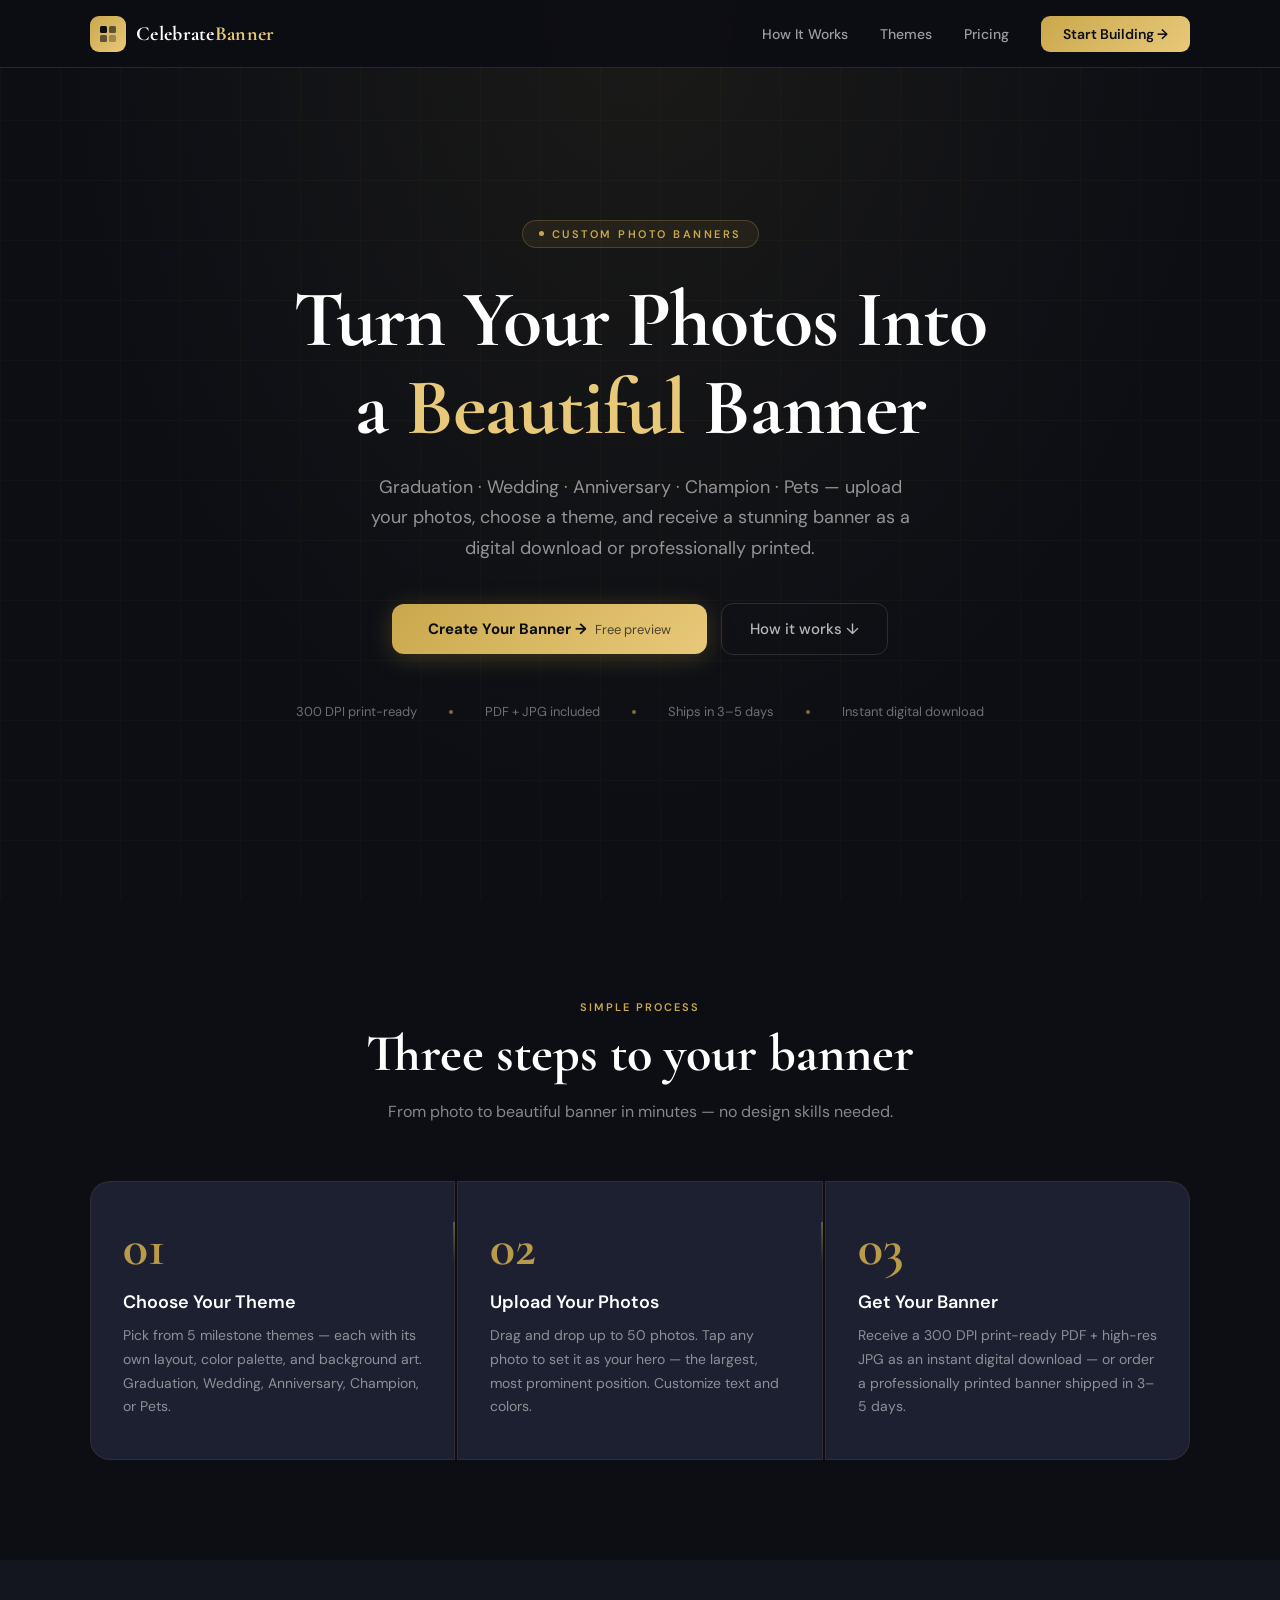
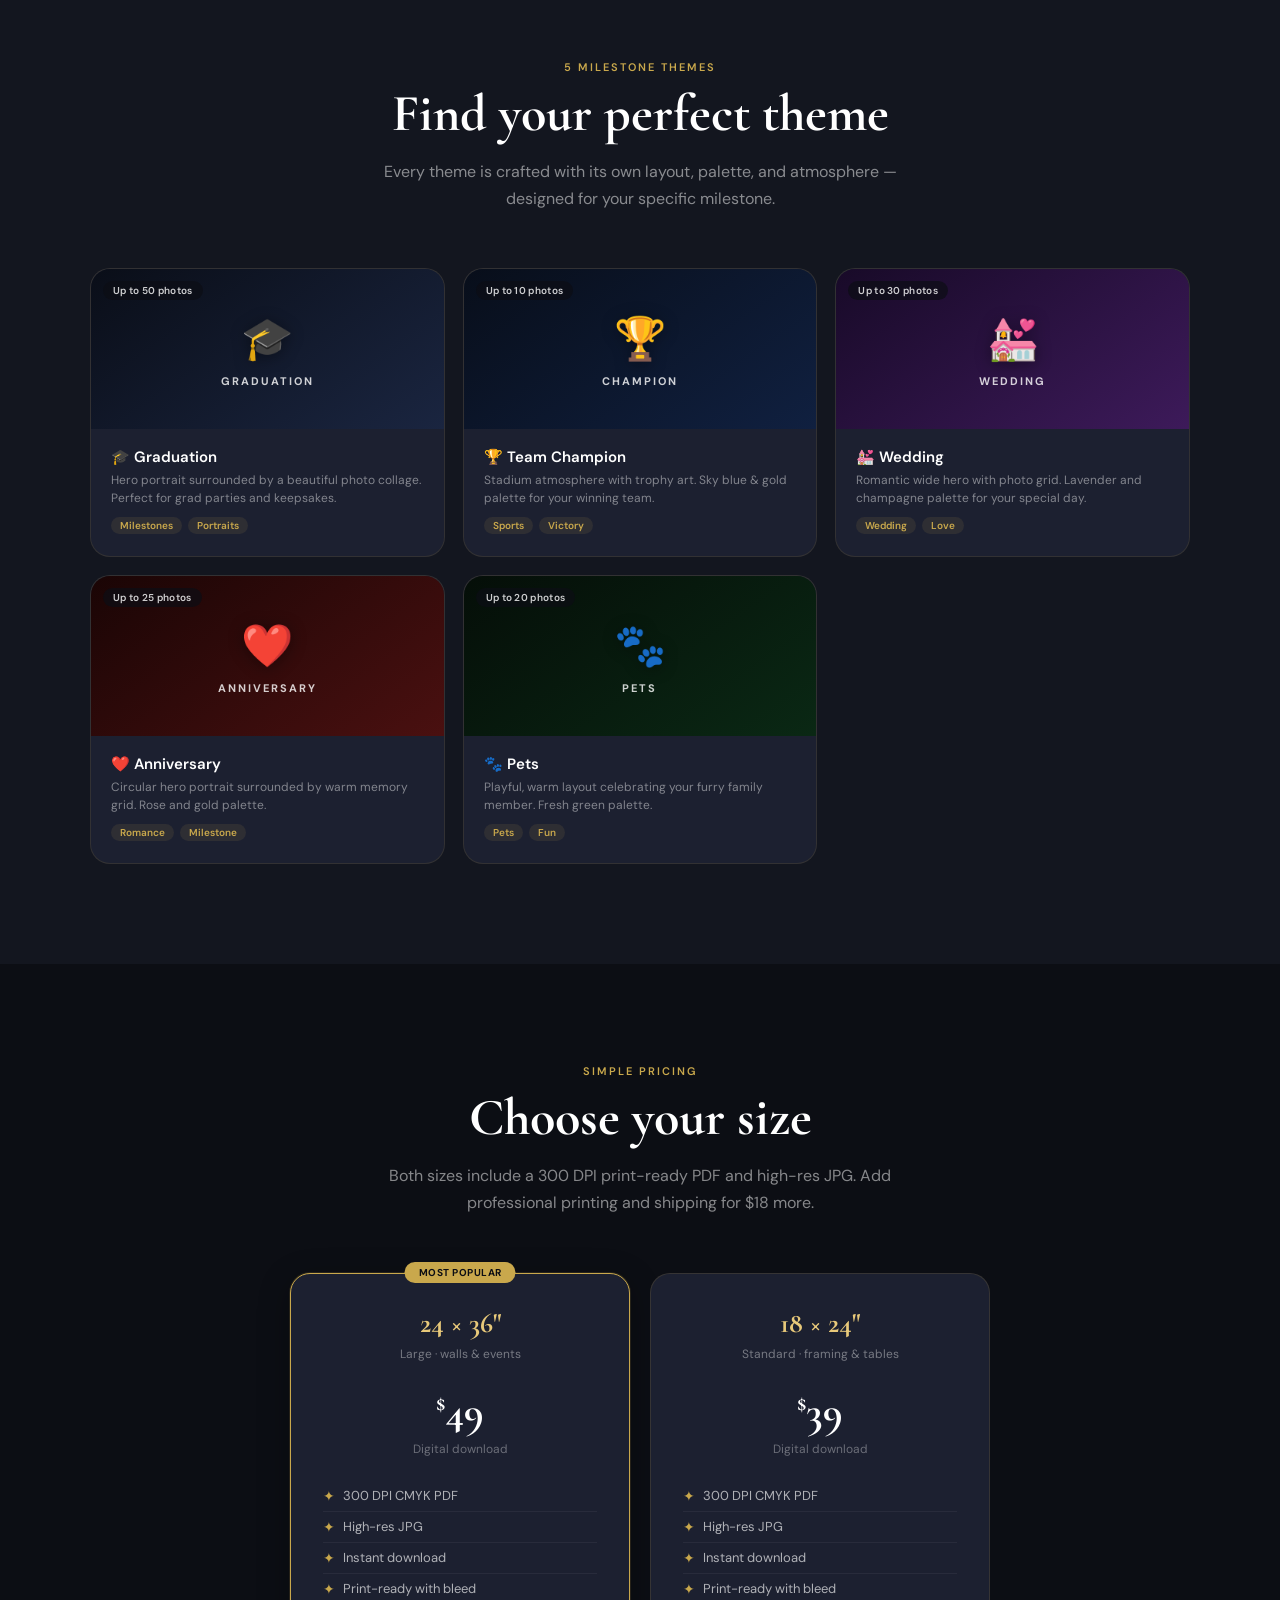
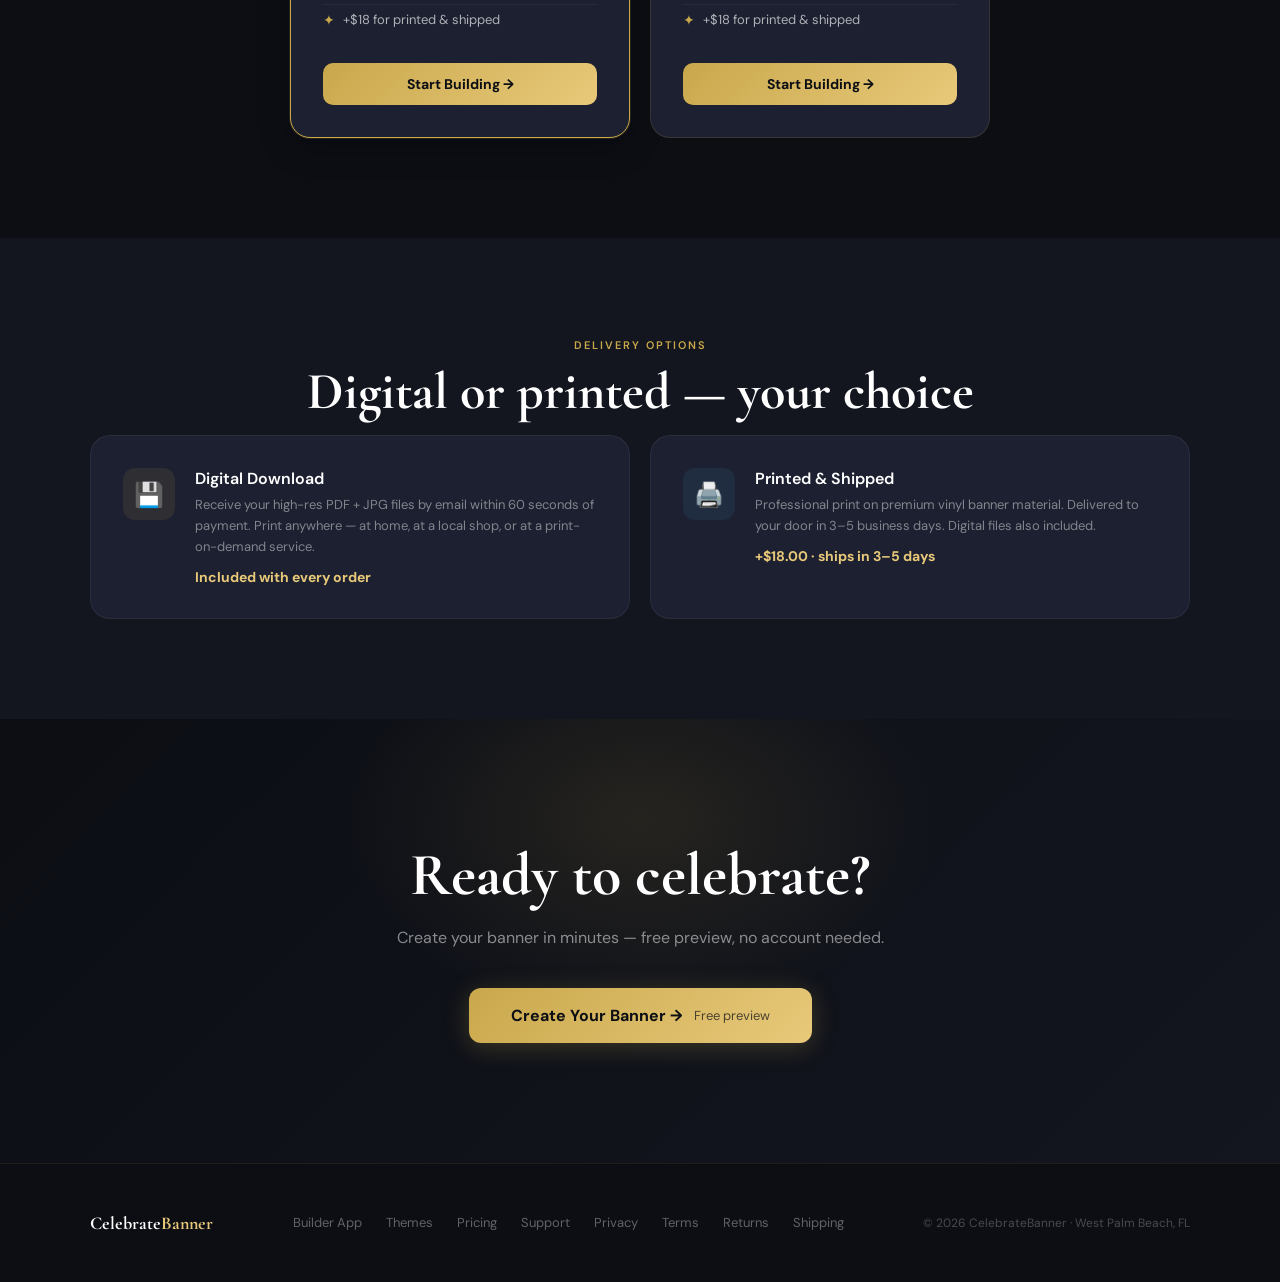
==== index.html @ 0dcf9a19 "Add Privacy, Terms, Returns, Shipping pages + footer links (v1, 2026-05-14)" ====
<!DOCTYPE html>
<html lang="en">
<head>
<meta charset="UTF-8">
<meta name="viewport" content="width=device-width, initial-scale=1.0">
<title>CelebrateBanner — Custom Photo Banners for Every Milestone</title>
<meta name="description" content="Upload your photos, choose a theme, and get a beautiful banner for graduation, weddings, anniversaries, sports and pets. Digital download or professionally printed.">
<link href="https://fonts.googleapis.com/css2?family=Cormorant+Garamond:ital,wght@0,400;0,600;0,700;1,600&family=DM+Sans:wght@300;400;500;600&display=swap" rel="stylesheet">
<style>
/* ═══════════════════════════════════════
   CELEBRATEBANNER.COM — Marketing Site
   Palette: Obsidian + Champagne Gold + Ivory
   Fonts: Cormorant Garamond + DM Sans
═══════════════════════════════════════ */
*, *::before, *::after { box-sizing: border-box; margin: 0; padding: 0; }
:root {
  --ink:    #0C0E14;
  --ink2:   #13161F;
  --ink3:   #1C2030;
  --gold:   #C9A84C;
  --gold2:  #E8C97A;
  --gold3:  #F5E4B0;
  --ivory:  #FAF8F3;
  --ivory2: #F0EDE4;
  --white:  #FFFFFF;
  --muted:  #6B7280;
  --light:  #9CA3AF;
  --border: rgba(201,168,76,0.18);
  --r:      12px;
  --r2:     20px;
}
html { scroll-behavior: smooth; }
body { font-family: 'DM Sans', sans-serif; background: var(--ink); color: var(--white); overflow-x: hidden; }
img  { display: block; max-width: 100%; }
a    { text-decoration: none; color: inherit; }

/* ── SCROLLBAR ── */
::-webkit-scrollbar { width: 5px; }
::-webkit-scrollbar-thumb { background: var(--gold); border-radius: 3px; }

/* ════════════════════════
   NAVBAR
════════════════════════ */
nav {
  position: fixed; top: 0; left: 0; right: 0; z-index: 100;
  height: 68px; display: flex; align-items: center;
  padding: 0 2.5rem;
  background: rgba(12,14,20,0.92);
  backdrop-filter: blur(12px);
  border-bottom: 1px solid var(--border);
}
.nav-inner { max-width: 1100px; margin: 0 auto; width: 100%; display: flex; align-items: center; justify-content: space-between; }
.nav-logo { display: flex; align-items: center; gap: 10px; }
.nav-logo-mark {
  width: 36px; height: 36px;
  background: linear-gradient(135deg, var(--gold), var(--gold2));
  border-radius: 9px;
  display: flex; align-items: center; justify-content: center;
}
.nav-logo-mark svg { width: 20px; height: 20px; }
.nav-logo-text {
  font-family: 'Cormorant Garamond', serif;
  font-size: 20px; font-weight: 700;
  color: var(--white); letter-spacing: 0.3px;
}
.nav-logo-text em { color: var(--gold2); font-style: normal; }
.nav-links { display: flex; align-items: center; gap: 2rem; }
.nav-links a {
  font-size: 14px; font-weight: 500;
  color: rgba(255,255,255,0.6);
  transition: color 0.2s;
}
.nav-links a:hover { color: var(--white); }
.nav-cta {
  background: linear-gradient(135deg, var(--gold), var(--gold2));
  color: var(--ink) !important;
  padding: 9px 22px; border-radius: 9px;
  font-weight: 600 !important;
  transition: all 0.2s !important;
}
.nav-cta:hover { transform: translateY(-1px); box-shadow: 0 4px 20px rgba(201,168,76,0.35); filter: brightness(1.05); }

/* ════════════════════════
   HERO
════════════════════════ */
.hero {
  min-height: 100vh;
  display: flex; align-items: center; justify-content: center;
  text-align: center;
  padding: 120px 2rem 80px;
  position: relative; overflow: hidden;
}
.hero-bg {
  position: absolute; inset: 0;
  background: radial-gradient(ellipse at 50% 0%, rgba(201,168,76,0.08) 0%, transparent 65%);
}
.hero-grid {
  position: absolute; inset: 0; opacity: 0.03;
  background-image: linear-gradient(var(--gold) 1px, transparent 1px),
                    linear-gradient(90deg, var(--gold) 1px, transparent 1px);
  background-size: 60px 60px;
}
.hero-inner { max-width: 820px; margin: 0 auto; position: relative; z-index: 2; }
.hero-eyebrow {
  display: inline-flex; align-items: center; gap: 8px;
  font-size: 11px; font-weight: 600; letter-spacing: 2.5px;
  text-transform: uppercase; color: var(--gold);
  background: rgba(201,168,76,0.08);
  border: 1px solid rgba(201,168,76,0.25);
  padding: 6px 16px; border-radius: 20px;
  margin-bottom: 1.75rem;
  animation: fadeUp 0.6s ease both;
}
.hero-eyebrow-dot { width: 5px; height: 5px; border-radius: 50%; background: var(--gold); }
.hero-h1 {
  font-family: 'Cormorant Garamond', serif;
  font-size: clamp(42px, 7vw, 80px);
  font-weight: 700; line-height: 1.1;
  letter-spacing: -1px;
  margin-bottom: 1.25rem;
  animation: fadeUp 0.6s 0.1s ease both;
}
.hero-h1 em { color: var(--gold2); font-style: normal; }
.hero-sub {
  font-size: clamp(15px, 2vw, 18px);
  color: rgba(255,255,255,0.55);
  line-height: 1.7; max-width: 560px;
  margin: 0 auto 2.5rem;
  animation: fadeUp 0.6s 0.2s ease both;
}
.hero-actions {
  display: flex; align-items: center; justify-content: center;
  gap: 14px; flex-wrap: wrap;
  animation: fadeUp 0.6s 0.3s ease both;
}
.btn-primary {
  background: linear-gradient(135deg, var(--gold), var(--gold2));
  color: var(--ink);
  padding: 15px 36px; border-radius: 12px;
  font-size: 15px; font-weight: 700;
  display: inline-flex; align-items: center; gap: 8px;
  transition: all 0.25s;
  box-shadow: 0 4px 24px rgba(201,168,76,0.25);
}
.btn-primary:hover { transform: translateY(-2px); box-shadow: 0 8px 32px rgba(201,168,76,0.4); filter: brightness(1.05); }
.btn-secondary {
  color: rgba(255,255,255,0.7);
  padding: 15px 28px; border-radius: 12px;
  font-size: 15px; font-weight: 500;
  border: 1px solid rgba(255,255,255,0.12);
  display: inline-flex; align-items: center; gap: 8px;
  transition: all 0.2s;
}
.btn-secondary:hover { border-color: rgba(255,255,255,0.3); color: var(--white); }
.hero-trust {
  margin-top: 3rem;
  display: flex; align-items: center; justify-content: center;
  gap: 2rem; flex-wrap: wrap;
  animation: fadeUp 0.6s 0.4s ease both;
}
.trust-item { display: flex; align-items: center; gap: 6px; font-size: 13px; color: rgba(255,255,255,0.4); }
.trust-dot { width: 4px; height: 4px; border-radius: 50%; background: var(--gold); opacity: 0.6; }

/* ════════════════════════
   SECTION WRAPPER
════════════════════════ */
.section { padding: 100px 2rem; }
.section-light { background: var(--ivory); color: var(--ink); }
.section-dark  { background: var(--ink2); }
.section-inner { max-width: 1100px; margin: 0 auto; }
.section-eyebrow {
  font-size: 11px; font-weight: 600; letter-spacing: 2px;
  text-transform: uppercase; color: var(--gold);
  margin-bottom: 10px;
}
.section-light .section-eyebrow { color: #7A5E20; }
.section-title {
  font-family: 'Cormorant Garamond', serif;
  font-size: clamp(32px, 5vw, 52px);
  font-weight: 700; line-height: 1.15;
  margin-bottom: 14px;
}
.section-light .section-title { color: var(--ink); }
.section-sub {
  font-size: 16px; color: rgba(255,255,255,0.5);
  max-width: 520px; line-height: 1.7;
  margin-bottom: 3.5rem;
}
.section-light .section-sub { color: var(--muted); }
.text-center { text-align: center; }
.text-center .section-sub { margin-left: auto; margin-right: auto; }

/* ════════════════════════
   HOW IT WORKS
════════════════════════ */
.hiw-grid { display: grid; grid-template-columns: repeat(3, 1fr); gap: 2px; }
@media (max-width: 700px) { .hiw-grid { grid-template-columns: 1fr; } }
.hiw-card {
  background: var(--ink3);
  border: 0.5px solid rgba(201,168,76,0.1);
  padding: 2.5rem 2rem;
  position: relative;
}
.hiw-card:first-child { border-radius: var(--r2) 0 0 var(--r2); }
.hiw-card:last-child  { border-radius: 0 var(--r2) var(--r2) 0; }
@media (max-width: 700px) {
  .hiw-card:first-child { border-radius: var(--r2) var(--r2) 0 0; }
  .hiw-card:last-child  { border-radius: 0 0 var(--r2) var(--r2); }
}
.hiw-num {
  font-family: 'Cormorant Garamond', serif;
  font-size: 52px; font-weight: 700;
  color: var(--gold); opacity: 0.9;
  line-height: 1; margin-bottom: 1rem;
}
.hiw-title { font-size: 18px; font-weight: 600; margin-bottom: 10px; }
.hiw-desc { font-size: 14px; color: rgba(255,255,255,0.5); line-height: 1.7; }
.hiw-connector {
  position: absolute; top: 2.5rem; right: -1px;
  width: 2px; height: 40px;
  background: linear-gradient(to bottom, var(--gold), transparent);
  opacity: 0.4;
}

/* ════════════════════════
   THEMES
════════════════════════ */
.themes-grid {
  display: grid;
  grid-template-columns: repeat(3, 1fr);
  gap: 18px;
}
@media (max-width: 900px) { .themes-grid { grid-template-columns: repeat(2, 1fr); } }
@media (max-width: 560px) { .themes-grid { grid-template-columns: 1fr; } }
.theme-card {
  border-radius: var(--r2);
  overflow: hidden;
  border: 1px solid rgba(201,168,76,0.12);
  transition: all 0.3s cubic-bezier(0.4,0,0.2,1);
  cursor: pointer;
  background: var(--ink3);
}
.theme-card:hover { transform: translateY(-4px); border-color: rgba(201,168,76,0.35); box-shadow: 0 12px 40px rgba(0,0,0,0.4); }
.theme-visual {
  height: 160px; position: relative;
  display: flex; align-items: center; justify-content: center;
  overflow: hidden;
}
.theme-visual-inner {
  position: absolute; inset: 0;
  display: flex; flex-direction: column;
  align-items: center; justify-content: center;
  gap: 8px;
}
.theme-emoji { font-size: 42px; filter: drop-shadow(0 2px 8px rgba(0,0,0,0.4)); }
.theme-label {
  font-size: 11px; font-weight: 700; letter-spacing: 2px;
  text-transform: uppercase; color: rgba(255,255,255,0.8);
}
.theme-badge {
  position: absolute; top: 12px; left: 12px;
  background: rgba(12,14,20,0.7); color: rgba(255,255,255,0.8);
  font-size: 10px; font-weight: 600;
  padding: 3px 10px; border-radius: 20px;
  letter-spacing: 0.3px;
}
.theme-info { padding: 1.125rem 1.25rem 1.375rem; }
.theme-name { font-size: 15px; font-weight: 600; margin-bottom: 4px; }
.theme-desc { font-size: 12px; color: rgba(255,255,255,0.45); line-height: 1.5; margin-bottom: 10px; }
.theme-tags { display: flex; gap: 6px; flex-wrap: wrap; }
.theme-tag {
  font-size: 10px; font-weight: 600;
  padding: 2px 9px; border-radius: 20px;
  background: rgba(201,168,76,0.1); color: var(--gold);
}

/* ════════════════════════
   PRICING
════════════════════════ */
.pricing-grid { display: grid; grid-template-columns: 1fr 1fr; gap: 20px; max-width: 700px; margin: 0 auto; }
@media (max-width: 600px) { .pricing-grid { grid-template-columns: 1fr; } }
.pricing-card {
  background: var(--ink3);
  border: 1px solid rgba(201,168,76,0.15);
  border-radius: var(--r2); padding: 2rem;
  text-align: center; position: relative;
  transition: all 0.2s;
}
.pricing-card.featured {
  border-color: var(--gold);
  box-shadow: 0 0 0 1px rgba(201,168,76,0.15), 0 8px 32px rgba(0,0,0,0.3);
}
.pricing-badge {
  position: absolute; top: -12px; left: 50%; transform: translateX(-50%);
  background: var(--gold); color: var(--ink);
  font-size: 10px; font-weight: 700;
  padding: 4px 14px; border-radius: 20px;
  letter-spacing: 0.5px;
}
.pricing-size {
  font-family: 'Cormorant Garamond', serif;
  font-size: 28px; font-weight: 700;
  color: var(--gold2); margin-bottom: 6px;
}
.pricing-use { font-size: 12px; color: rgba(255,255,255,0.4); margin-bottom: 1.5rem; }
.pricing-price {
  font-size: 42px; font-weight: 700;
  color: var(--white); margin-bottom: 4px;
  font-family: 'Cormorant Garamond', serif;
}
.pricing-price sup { font-size: 22px; vertical-align: super; }
.pricing-from { font-size: 12px; color: rgba(255,255,255,0.35); margin-bottom: 1.5rem; }
.pricing-features { list-style: none; text-align: left; margin-bottom: 1.75rem; }
.pricing-features li {
  display: flex; align-items: center; gap: 8px;
  font-size: 13px; color: rgba(255,255,255,0.65);
  padding: 6px 0; border-bottom: 0.5px solid rgba(255,255,255,0.05);
}
.pricing-features li:last-child { border-bottom: none; }
.feat-check { color: var(--gold); font-size: 14px; flex-shrink: 0; }
.pricing-cta {
  width: 100%; padding: 12px;
  background: linear-gradient(135deg, var(--gold), var(--gold2));
  color: var(--ink); border: none;
  border-radius: 10px; font-size: 14px; font-weight: 700;
  cursor: pointer; transition: all 0.2s;
  font-family: 'DM Sans', sans-serif;
}
.pricing-cta:hover { filter: brightness(1.08); transform: translateY(-1px); }
.pricing-note { font-size: 12px; color: rgba(255,255,255,0.3); margin-top: 10px; }

/* ════════════════════════
   DELIVERY
════════════════════════ */
.delivery-grid { display: grid; grid-template-columns: 1fr 1fr; gap: 20px; }
@media (max-width: 600px) { .delivery-grid { grid-template-columns: 1fr; } }
.delivery-card {
  background: var(--ink3); border-radius: var(--r2);
  border: 1px solid rgba(255,255,255,0.06);
  padding: 2rem; display: flex; gap: 1.25rem;
}
.delivery-icon {
  width: 52px; height: 52px; border-radius: 12px;
  display: flex; align-items: center; justify-content: center;
  font-size: 24px; flex-shrink: 0;
}
.delivery-title { font-size: 16px; font-weight: 600; margin-bottom: 6px; }
.delivery-desc { font-size: 13px; color: rgba(255,255,255,0.45); line-height: 1.6; }
.delivery-price { font-size: 14px; font-weight: 700; color: var(--gold2); margin-top: 10px; }

/* ════════════════════════
   CTA SECTION
════════════════════════ */
.cta-section {
  padding: 120px 2rem;
  background: linear-gradient(135deg, var(--ink), var(--ink2));
  text-align: center; position: relative; overflow: hidden;
}
.cta-glow {
  position: absolute; top: -100px; left: 50%; transform: translateX(-50%);
  width: 600px; height: 400px;
  background: radial-gradient(ellipse, rgba(201,168,76,0.12) 0%, transparent 70%);
  pointer-events: none;
}
.cta-title {
  font-family: 'Cormorant Garamond', serif;
  font-size: clamp(36px, 5vw, 60px);
  font-weight: 700; margin-bottom: 1rem;
  position: relative; z-index: 2;
}
.cta-sub {
  font-size: 16px; color: rgba(255,255,255,0.5);
  margin-bottom: 2.5rem; position: relative; z-index: 2;
}

/* ════════════════════════
   FOOTER
════════════════════════ */
footer {
  background: var(--ink);
  border-top: 1px solid rgba(201,168,76,0.1);
  padding: 3rem 2rem;
}
.footer-inner {
  max-width: 1100px; margin: 0 auto;
  display: flex; align-items: center; justify-content: space-between;
  flex-wrap: wrap; gap: 1.5rem;
}
.footer-brand {
  font-family: 'Cormorant Garamond', serif;
  font-size: 18px; font-weight: 700; color: var(--white);
}
.footer-brand em { color: var(--gold2); font-style: normal; }
.footer-links { display: flex; gap: 1.5rem; flex-wrap: wrap; }
.footer-links a { font-size: 13px; color: rgba(255,255,255,0.35); transition: color 0.2s; }
.footer-links a:hover { color: var(--white); }
.footer-copy { font-size: 12px; color: rgba(255,255,255,0.25); }

/* ════════════════════════
   ANIMATIONS
════════════════════════ */
@keyframes fadeUp {
  from { opacity: 0; transform: translateY(20px); }
  to   { opacity: 1; transform: translateY(0); }
}
.fade-up { opacity: 0; transform: translateY(24px); transition: opacity 0.6s ease, transform 0.6s ease; }
.fade-up.visible { opacity: 1; transform: translateY(0); }

/* ── MOBILE NAV ── */
@media (max-width: 768px) {
  .nav-links { display: none; }
  nav { padding: 0 1.25rem; }
  .hero { padding: 100px 1.25rem 60px; }
  .section { padding: 70px 1.25rem; }
}
</style>
</head>
<body>

<!-- ═══════ NAVBAR ═══════ -->
<nav>
  <div class="nav-inner">
    <a href="#" class="nav-logo">
      <div class="nav-logo-mark">
        <svg viewBox="0 0 20 20" fill="none">
          <rect x="2" y="2" width="7" height="7" rx="1.5" fill="#0C0E14"/>
          <rect x="11" y="2" width="7" height="7" rx="1.5" fill="#0C0E14" opacity=".6"/>
          <rect x="2" y="11" width="7" height="7" rx="1.5" fill="#0C0E14" opacity=".6"/>
          <rect x="11" y="11" width="7" height="7" rx="1.5" fill="#0C0E14" opacity=".3"/>
        </svg>
      </div>
      <div class="nav-logo-text">Celebrate<em>Banner</em></div>
    </a>
    <div class="nav-links">
      <a href="#how">How It Works</a>
      <a href="#themes">Themes</a>
      <a href="#pricing">Pricing</a>
      <a href="https://app.celebratebanner.com" class="nav-cta">Start Building →</a>
    </div>
  </div>
</nav>

<!-- ═══════ HERO ═══════ -->
<section class="hero">
  <div class="hero-bg"></div>
  <div class="hero-grid"></div>
  <div class="hero-inner">
    <div class="hero-eyebrow"><span class="hero-eyebrow-dot"></span>Custom Photo Banners</div>
    <h1 class="hero-h1">Turn Your Photos Into<br>a <em>Beautiful</em> Banner</h1>
    <p class="hero-sub">Graduation · Wedding · Anniversary · Champion · Pets — upload your photos, choose a theme, and receive a stunning banner as a digital download or professionally printed.</p>
    <div class="hero-actions">
      <a href="https://app.celebratebanner.com" class="btn-primary">Create Your Banner → <span style="opacity:.7;font-weight:400;font-size:13px;">Free preview</span></a>
      <a href="#how" class="btn-secondary">How it works ↓</a>
    </div>
    <div class="hero-trust">
      <div class="trust-item">300 DPI print-ready</div>
      <div class="trust-dot"></div>
      <div class="trust-item">PDF + JPG included</div>
      <div class="trust-dot"></div>
      <div class="trust-item">Ships in 3–5 days</div>
      <div class="trust-dot"></div>
      <div class="trust-item">Instant digital download</div>
    </div>
  </div>
</section>

<!-- ═══════ HOW IT WORKS ═══════ -->
<section class="section" id="how">
  <div class="section-inner">
    <div class="text-center fade-up">
      <div class="section-eyebrow">Simple process</div>
      <h2 class="section-title">Three steps to your banner</h2>
      <p class="section-sub">From photo to beautiful banner in minutes — no design skills needed.</p>
    </div>
    <div class="hiw-grid fade-up">
      <div class="hiw-card">
        <div class="hiw-num">01</div>
        <div class="hiw-title">Choose Your Theme</div>
        <div class="hiw-desc">Pick from 5 milestone themes — each with its own layout, color palette, and background art. Graduation, Wedding, Anniversary, Champion, or Pets.</div>
        <div class="hiw-connector"></div>
      </div>
      <div class="hiw-card">
        <div class="hiw-num">02</div>
        <div class="hiw-title">Upload Your Photos</div>
        <div class="hiw-desc">Drag and drop up to 50 photos. Tap any photo to set it as your hero — the largest, most prominent position. Customize text and colors.</div>
        <div class="hiw-connector"></div>
      </div>
      <div class="hiw-card">
        <div class="hiw-num">03</div>
        <div class="hiw-title">Get Your Banner</div>
        <div class="hiw-desc">Receive a 300 DPI print-ready PDF + high-res JPG as an instant digital download — or order a professionally printed banner shipped in 3–5 days.</div>
      </div>
    </div>
  </div>
</section>

<!-- ═══════ THEMES ═══════ -->
<section class="section section-dark" id="themes">
  <div class="section-inner">
    <div class="text-center fade-up">
      <div class="section-eyebrow">5 milestone themes</div>
      <h2 class="section-title">Find your perfect theme</h2>
      <p class="section-sub">Every theme is crafted with its own layout, palette, and atmosphere — designed for your specific milestone.</p>
    </div>
    <div class="themes-grid fade-up">
      <div class="theme-card" onclick="location.href='https://app.celebratebanner.com'">
        <div class="theme-visual" style="background:linear-gradient(145deg,#0A0E18,#1A2540);">
          <div class="theme-visual-inner"><div class="theme-emoji">🎓</div><div class="theme-label">Graduation</div></div>
          <div class="theme-badge">Up to 50 photos</div>
        </div>
        <div class="theme-info">
          <div class="theme-name">🎓 Graduation</div>
          <div class="theme-desc">Hero portrait surrounded by a beautiful photo collage. Perfect for grad parties and keepsakes.</div>
          <div class="theme-tags"><span class="theme-tag">Milestones</span><span class="theme-tag">Portraits</span></div>
        </div>
      </div>
      <div class="theme-card" onclick="location.href='https://app.celebratebanner.com'">
        <div class="theme-visual" style="background:linear-gradient(145deg,#080E1A,#102040);">
          <div class="theme-visual-inner"><div class="theme-emoji">🏆</div><div class="theme-label">Champion</div></div>
          <div class="theme-badge">Up to 10 photos</div>
        </div>
        <div class="theme-info">
          <div class="theme-name">🏆 Team Champion</div>
          <div class="theme-desc">Stadium atmosphere with trophy art. Sky blue & gold palette for your winning team.</div>
          <div class="theme-tags"><span class="theme-tag">Sports</span><span class="theme-tag">Victory</span></div>
        </div>
      </div>
      <div class="theme-card" onclick="location.href='https://app.celebratebanner.com'">
        <div class="theme-visual" style="background:linear-gradient(145deg,#180A28,#3D1A5A);">
          <div class="theme-visual-inner"><div class="theme-emoji">💒</div><div class="theme-label">Wedding</div></div>
          <div class="theme-badge">Up to 30 photos</div>
        </div>
        <div class="theme-info">
          <div class="theme-name">💒 Wedding</div>
          <div class="theme-desc">Romantic wide hero with photo grid. Lavender and champagne palette for your special day.</div>
          <div class="theme-tags"><span class="theme-tag">Wedding</span><span class="theme-tag">Love</span></div>
        </div>
      </div>
      <div class="theme-card" onclick="location.href='https://app.celebratebanner.com'">
        <div class="theme-visual" style="background:linear-gradient(145deg,#1A0505,#4A1010);">
          <div class="theme-visual-inner"><div class="theme-emoji">❤️</div><div class="theme-label">Anniversary</div></div>
          <div class="theme-badge">Up to 25 photos</div>
        </div>
        <div class="theme-info">
          <div class="theme-name">❤️ Anniversary</div>
          <div class="theme-desc">Circular hero portrait surrounded by warm memory grid. Rose and gold palette.</div>
          <div class="theme-tags"><span class="theme-tag">Romance</span><span class="theme-tag">Milestone</span></div>
        </div>
      </div>
      <div class="theme-card" onclick="location.href='https://app.celebratebanner.com'">
        <div class="theme-visual" style="background:linear-gradient(145deg,#050E08,#0A2814);">
          <div class="theme-visual-inner"><div class="theme-emoji">🐾</div><div class="theme-label">Pets</div></div>
          <div class="theme-badge">Up to 20 photos</div>
        </div>
        <div class="theme-info">
          <div class="theme-name">🐾 Pets</div>
          <div class="theme-desc">Playful, warm layout celebrating your furry family member. Fresh green palette.</div>
          <div class="theme-tags"><span class="theme-tag">Pets</span><span class="theme-tag">Fun</span></div>
        </div>
      </div>
    </div>
  </div>
</section>

<!-- ═══════ PRICING ═══════ -->
<section class="section" id="pricing">
  <div class="section-inner">
    <div class="text-center fade-up">
      <div class="section-eyebrow">Simple pricing</div>
      <h2 class="section-title">Choose your size</h2>
      <p class="section-sub">Both sizes include a 300 DPI print-ready PDF and high-res JPG. Add professional printing and shipping for $18 more.</p>
    </div>
    <div class="pricing-grid fade-up">
      <div class="pricing-card featured">
        <div class="pricing-badge">MOST POPULAR</div>
        <div class="pricing-size">24 × 36"</div>
        <div class="pricing-use">Large · walls & events</div>
        <div class="pricing-price"><sup>$</sup>49</div>
        <div class="pricing-from">Digital download</div>
        <ul class="pricing-features">
          <li><span class="feat-check">✦</span>300 DPI CMYK PDF</li>
          <li><span class="feat-check">✦</span>High-res JPG</li>
          <li><span class="feat-check">✦</span>Instant download</li>
          <li><span class="feat-check">✦</span>Print-ready with bleed</li>
          <li><span class="feat-check">✦</span>+$18 for printed & shipped</li>
        </ul>
        <button class="pricing-cta" onclick="location.href='https://app.celebratebanner.com'">Start Building →</button>
      </div>
      <div class="pricing-card">
        <div class="pricing-size">18 × 24"</div>
        <div class="pricing-use">Standard · framing & tables</div>
        <div class="pricing-price"><sup>$</sup>39</div>
        <div class="pricing-from">Digital download</div>
        <ul class="pricing-features">
          <li><span class="feat-check">✦</span>300 DPI CMYK PDF</li>
          <li><span class="feat-check">✦</span>High-res JPG</li>
          <li><span class="feat-check">✦</span>Instant download</li>
          <li><span class="feat-check">✦</span>Print-ready with bleed</li>
          <li><span class="feat-check">✦</span>+$18 for printed & shipped</li>
        </ul>
        <button class="pricing-cta" onclick="location.href='https://app.celebratebanner.com'">Start Building →</button>
      </div>
    </div>
  </div>
</section>

<!-- ═══════ DELIVERY ═══════ -->
<section class="section section-dark">
  <div class="section-inner">
    <div class="text-center fade-up">
      <div class="section-eyebrow">Delivery options</div>
      <h2 class="section-title">Digital or printed — your choice</h2>
    </div>
    <div class="delivery-grid fade-up">
      <div class="delivery-card">
        <div class="delivery-icon" style="background:rgba(201,168,76,0.1);">💾</div>
        <div>
          <div class="delivery-title">Digital Download</div>
          <div class="delivery-desc">Receive your high-res PDF + JPG files by email within 60 seconds of payment. Print anywhere — at home, at a local shop, or at a print-on-demand service.</div>
          <div class="delivery-price">Included with every order</div>
        </div>
      </div>
      <div class="delivery-card">
        <div class="delivery-icon" style="background:rgba(74,158,204,0.1);">🖨️</div>
        <div>
          <div class="delivery-title">Printed & Shipped</div>
          <div class="delivery-desc">Professional print on premium vinyl banner material. Delivered to your door in 3–5 business days. Digital files also included.</div>
          <div class="delivery-price">+$18.00 · ships in 3–5 days</div>
        </div>
      </div>
    </div>
  </div>
</section>

<!-- ═══════ FINAL CTA ═══════ -->
<section class="cta-section">
  <div class="cta-glow"></div>
  <div class="cta-title">Ready to celebrate?</div>
  <p class="cta-sub">Create your banner in minutes — free preview, no account needed.</p>
  <a href="https://app.celebratebanner.com" class="btn-primary" style="font-size:16px;padding:17px 42px;">
    Create Your Banner → <span style="opacity:.7;font-weight:400;font-size:13px;margin-left:4px;">Free preview</span>
  </a>
</section>

<!-- ═══════ FOOTER ═══════ -->
<footer>
  <div class="footer-inner">
    <div class="footer-brand">Celebrate<em>Banner</em></div>
    <div class="footer-links">
      <a href="https://app.celebratebanner.com">Builder App</a>
      <a href="#themes">Themes</a>
      <a href="#pricing">Pricing</a>
      <a href="mailto:support@celebratebanner.com">Support</a>
      <a href="/privacy">Privacy</a>
      <a href="/terms">Terms</a>
      <a href="/returns">Returns</a>
      <a href="/shipping">Shipping</a>
    </div>
    <div class="footer-copy">© 2026 CelebrateBanner · West Palm Beach, FL</div>
  </div>
</footer>

<script>
const obs = new IntersectionObserver(entries => {
  entries.forEach(e => { if (e.isIntersecting) { e.target.classList.add('visible'); obs.unobserve(e.target); } });
}, { threshold: 0.1 });
document.querySelectorAll('.fade-up').forEach(el => obs.observe(el));
</script>
</body>
</html>
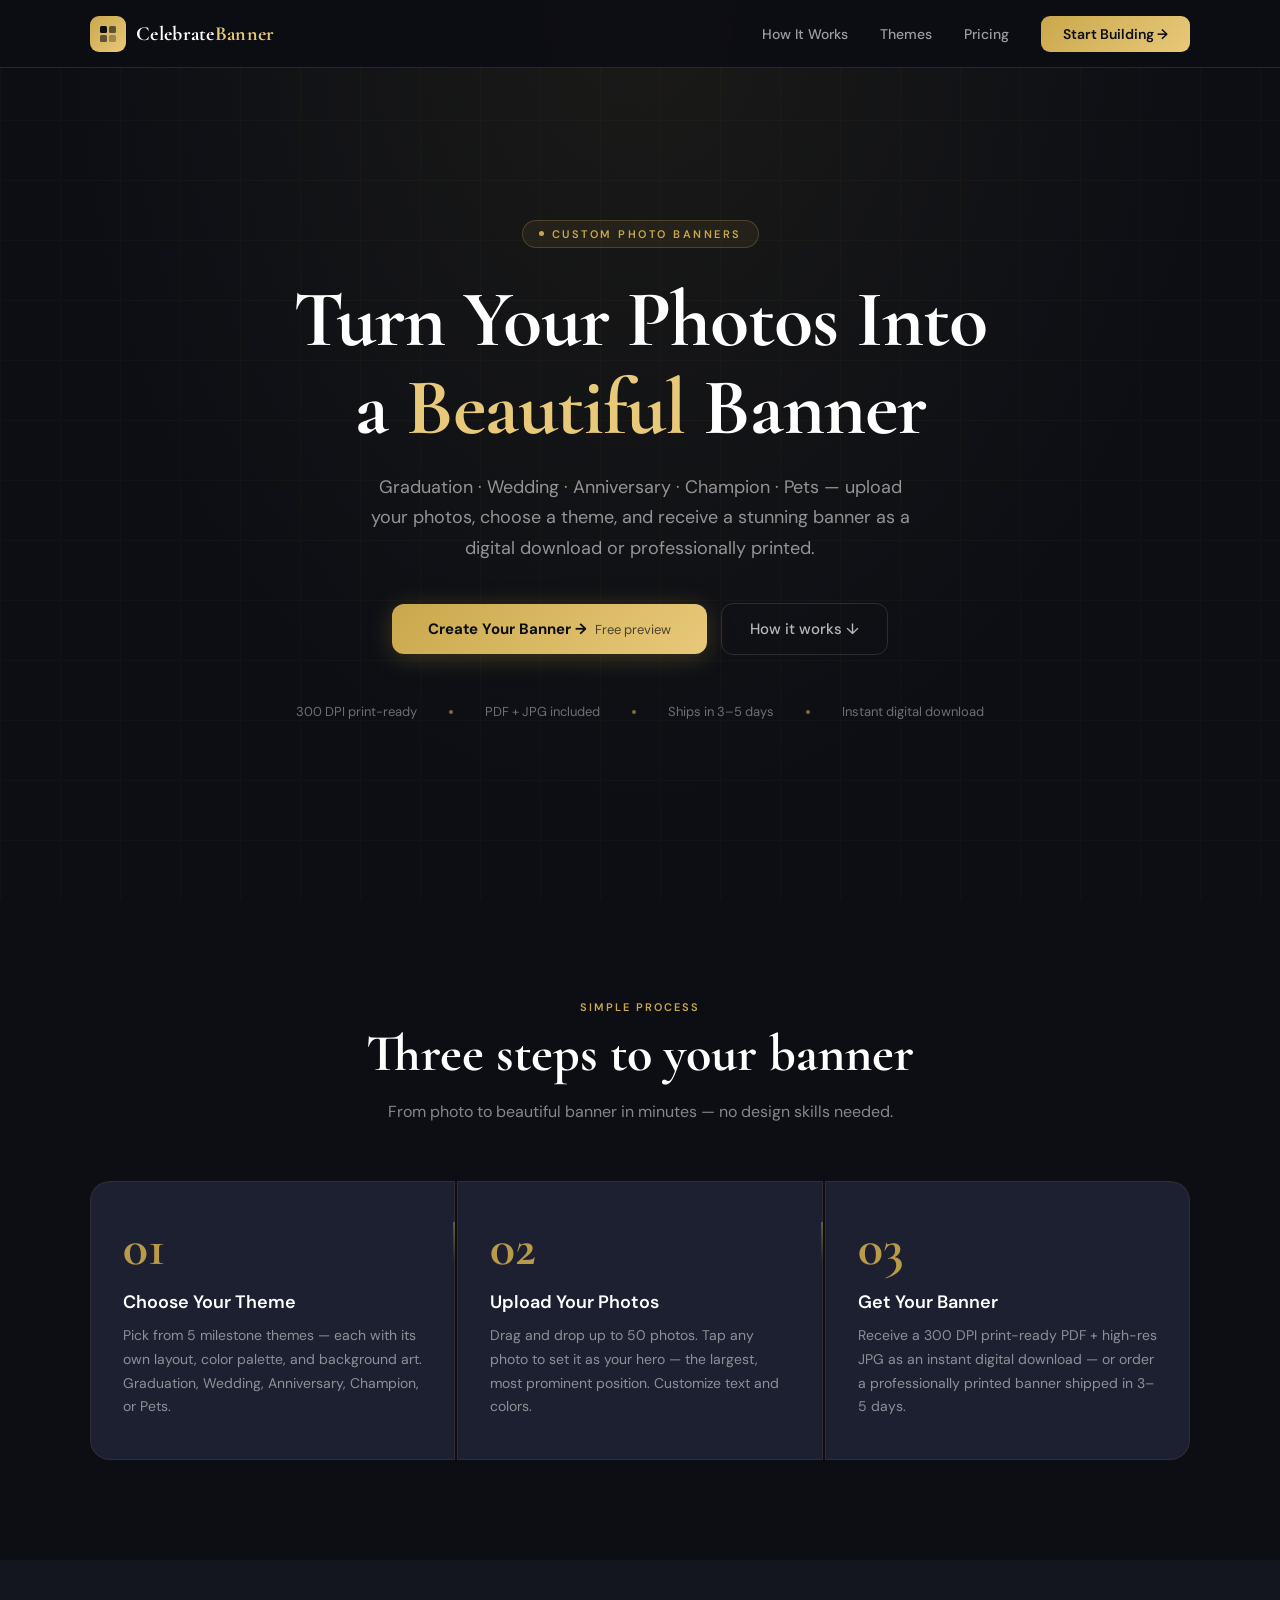
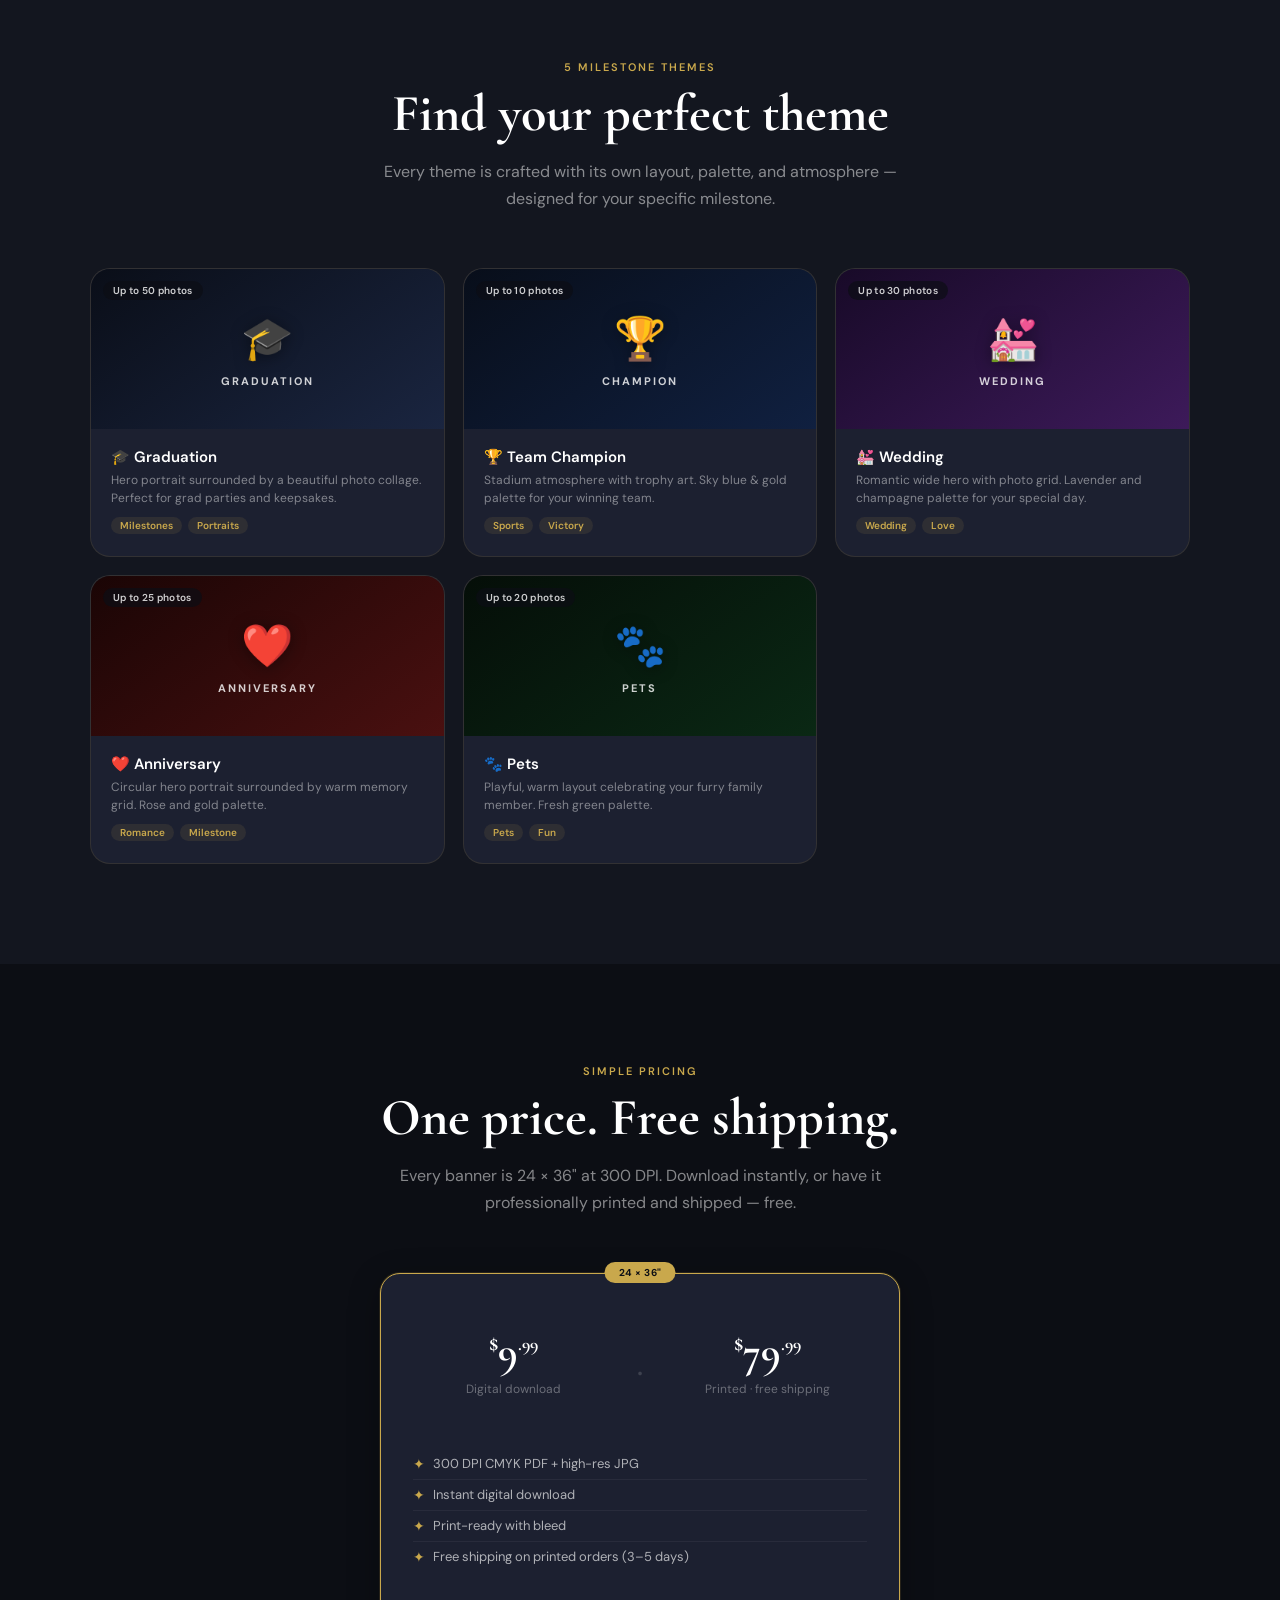
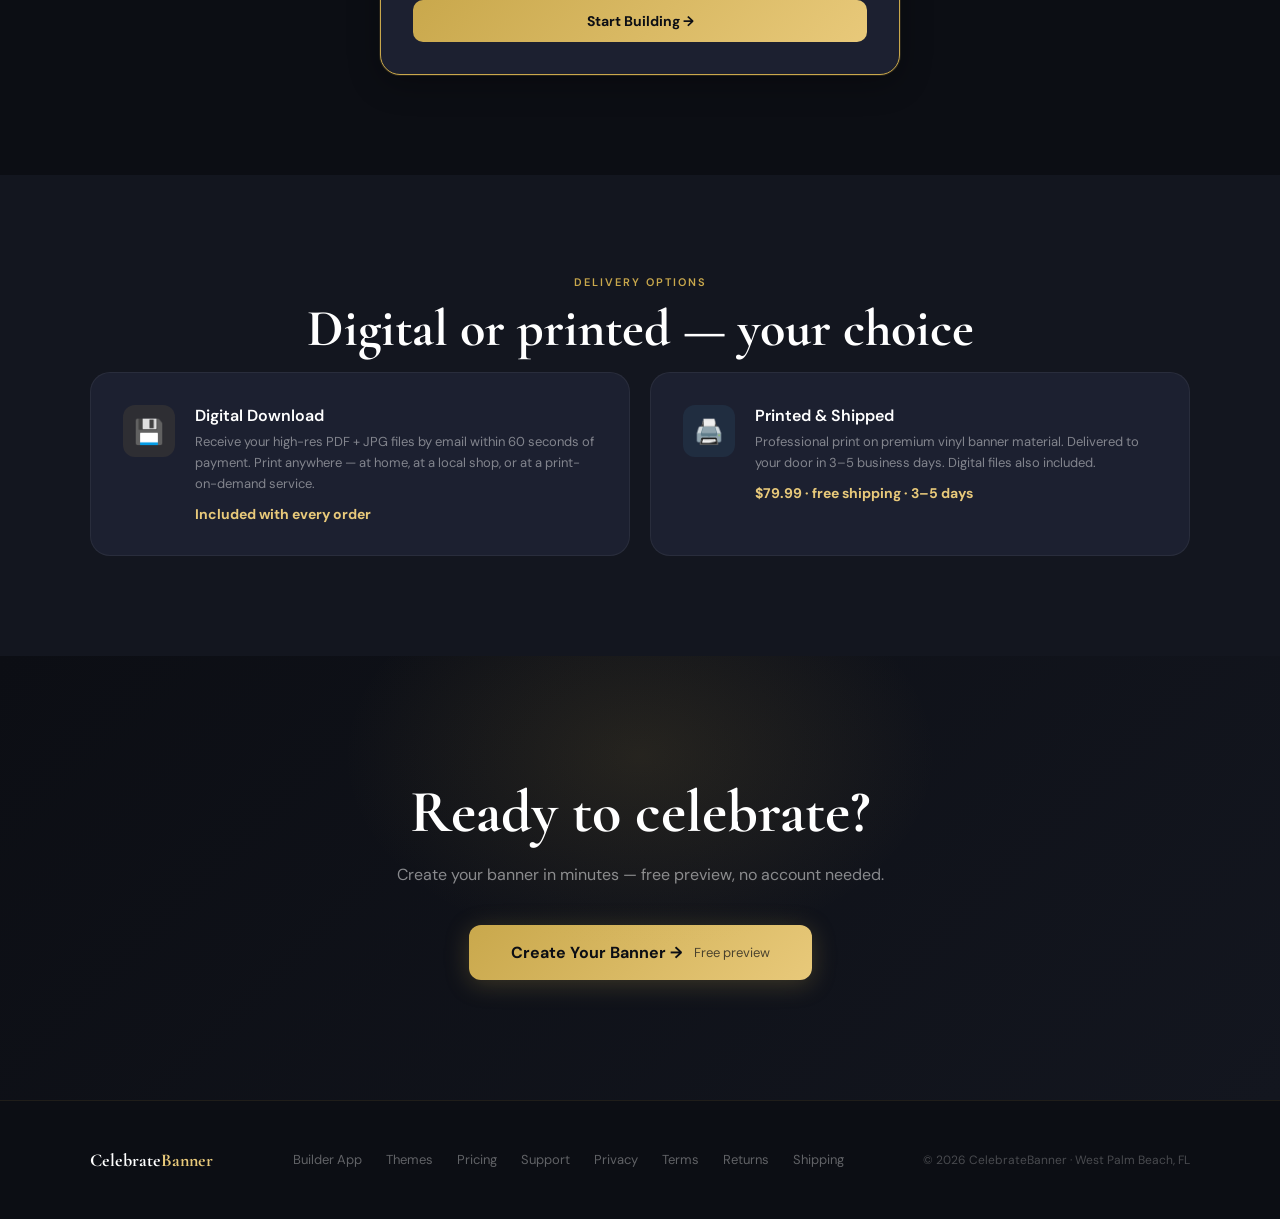
==== commit e3e461da: "Sync homepage pricing with live app ($9.99 digital / $79.99 printed, free shipping) Replaces two-car" ====
--- a/index.html
+++ b/index.html
@@ -567,36 +567,28 @@
   <div class="section-inner">
     <div class="text-center fade-up">
       <div class="section-eyebrow">Simple pricing</div>
-      <h2 class="section-title">Choose your size</h2>
-      <p class="section-sub">Both sizes include a 300 DPI print-ready PDF and high-res JPG. Add professional printing and shipping for $18 more.</p>
-    </div>
-    <div class="pricing-grid fade-up">
+      <h2 class="section-title">One price. Free shipping.</h2>
+      <p class="section-sub">Every banner is 24 × 36" at 300 DPI. Download instantly, or have it professionally printed and shipped — free.</p>
+    </div>
+    <div class="pricing-grid fade-up" style="grid-template-columns: 1fr; max-width: 520px;">
       <div class="pricing-card featured">
-        <div class="pricing-badge">MOST POPULAR</div>
-        <div class="pricing-size">24 × 36"</div>
-        <div class="pricing-use">Large · walls & events</div>
-        <div class="pricing-price"><sup>$</sup>49</div>
-        <div class="pricing-from">Digital download</div>
+        <div class="pricing-badge">24 × 36"</div>
+        <div style="display:flex; gap:1.5rem; justify-content:center; align-items:flex-start; margin: 1.25rem 0 1.75rem; flex-wrap:wrap;">
+          <div style="flex:1; min-width:140px;">
+            <div class="pricing-price"><sup>$</sup>9<sup style="font-size:18px;">.99</sup></div>
+            <div class="pricing-from">Digital download</div>
+          </div>
+          <div style="font-size:32px; color:rgba(255,255,255,0.15); align-self:center;">·</div>
+          <div style="flex:1; min-width:140px;">
+            <div class="pricing-price"><sup>$</sup>79<sup style="font-size:18px;">.99</sup></div>
+            <div class="pricing-from">Printed · free shipping</div>
+          </div>
+        </div>
         <ul class="pricing-features">
-          <li><span class="feat-check">✦</span>300 DPI CMYK PDF</li>
-          <li><span class="feat-check">✦</span>High-res JPG</li>
-          <li><span class="feat-check">✦</span>Instant download</li>
+          <li><span class="feat-check">✦</span>300 DPI CMYK PDF + high-res JPG</li>
+          <li><span class="feat-check">✦</span>Instant digital download</li>
           <li><span class="feat-check">✦</span>Print-ready with bleed</li>
-          <li><span class="feat-check">✦</span>+$18 for printed & shipped</li>
-        </ul>
-        <button class="pricing-cta" onclick="location.href='https://app.celebratebanner.com'">Start Building →</button>
-      </div>
-      <div class="pricing-card">
-        <div class="pricing-size">18 × 24"</div>
-        <div class="pricing-use">Standard · framing & tables</div>
-        <div class="pricing-price"><sup>$</sup>39</div>
-        <div class="pricing-from">Digital download</div>
-        <ul class="pricing-features">
-          <li><span class="feat-check">✦</span>300 DPI CMYK PDF</li>
-          <li><span class="feat-check">✦</span>High-res JPG</li>
-          <li><span class="feat-check">✦</span>Instant download</li>
-          <li><span class="feat-check">✦</span>Print-ready with bleed</li>
-          <li><span class="feat-check">✦</span>+$18 for printed & shipped</li>
+          <li><span class="feat-check">✦</span>Free shipping on printed orders (3–5 days)</li>
         </ul>
         <button class="pricing-cta" onclick="location.href='https://app.celebratebanner.com'">Start Building →</button>
       </div>
@@ -625,7 +617,7 @@
         <div>
           <div class="delivery-title">Printed & Shipped</div>
           <div class="delivery-desc">Professional print on premium vinyl banner material. Delivered to your door in 3–5 business days. Digital files also included.</div>
-          <div class="delivery-price">+$18.00 · ships in 3–5 days</div>
+          <div class="delivery-price">$79.99 · free shipping · 3–5 days</div>
         </div>
       </div>
     </div>
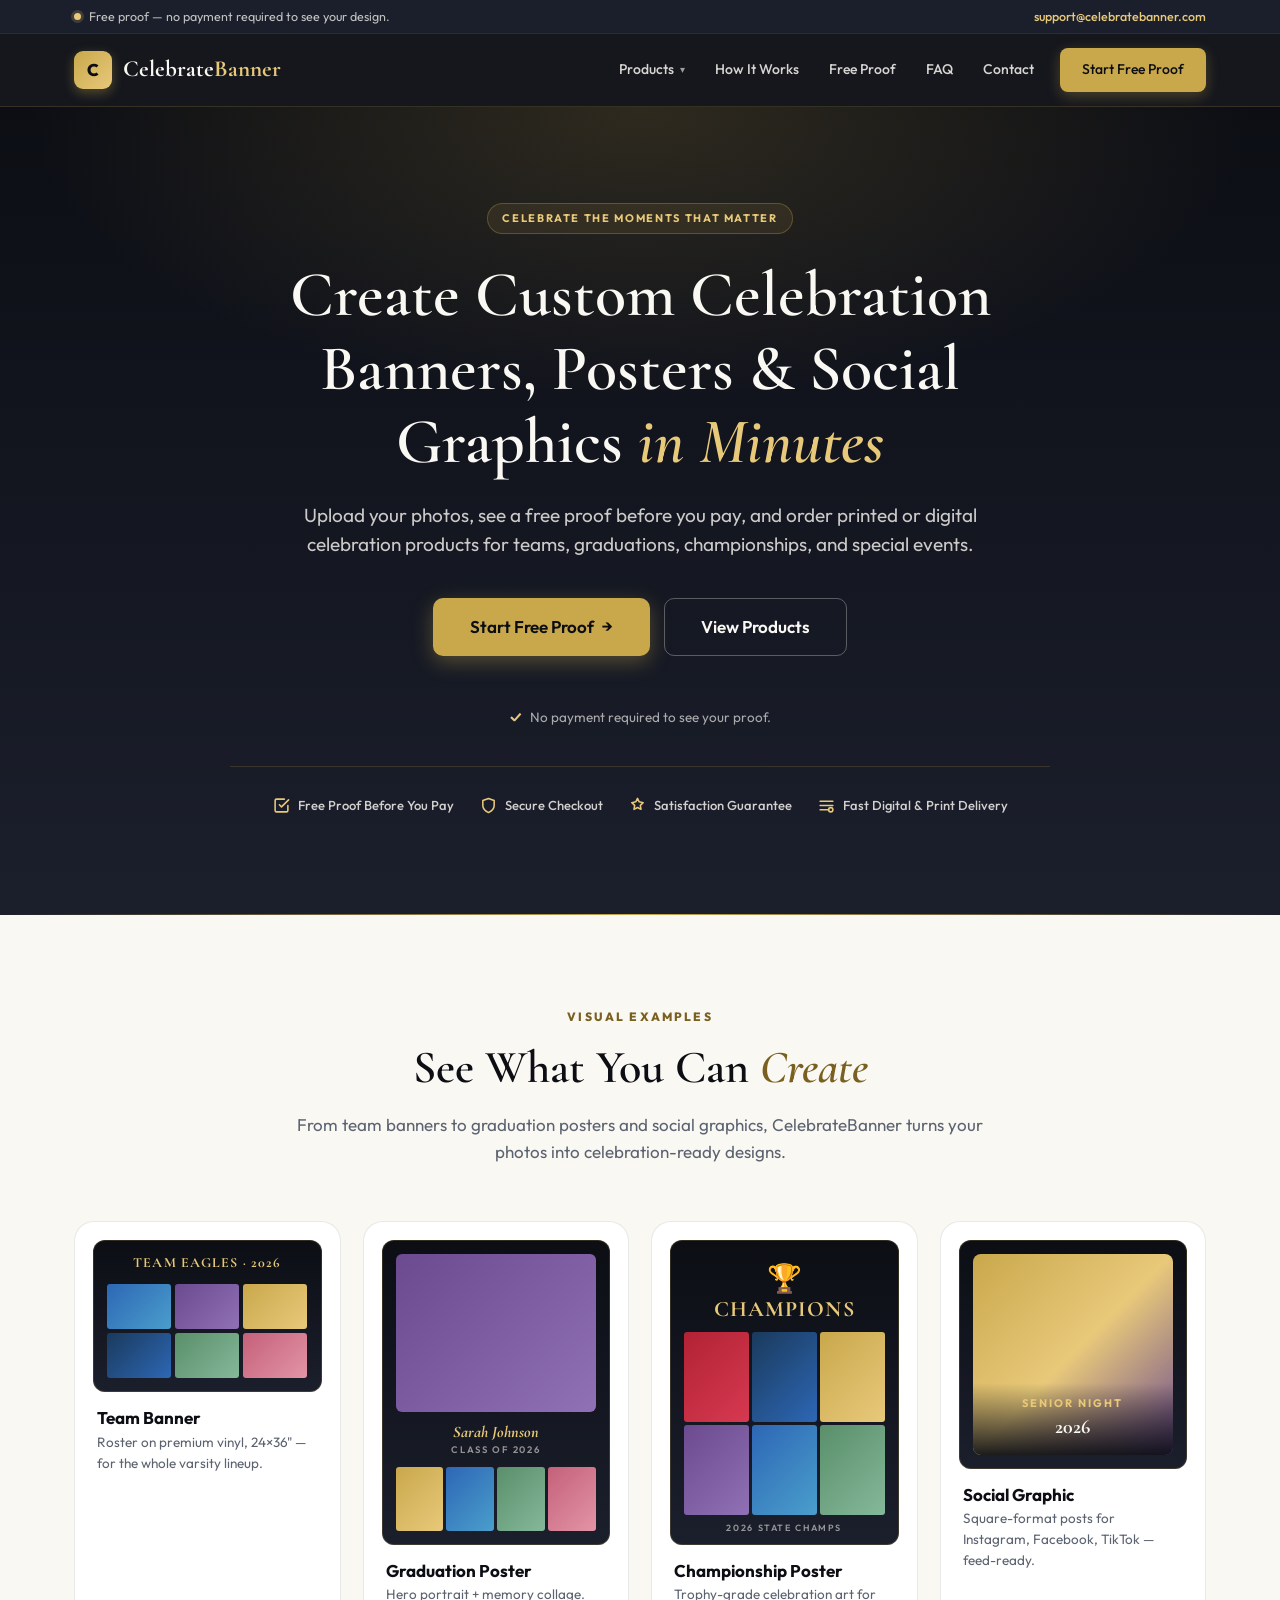
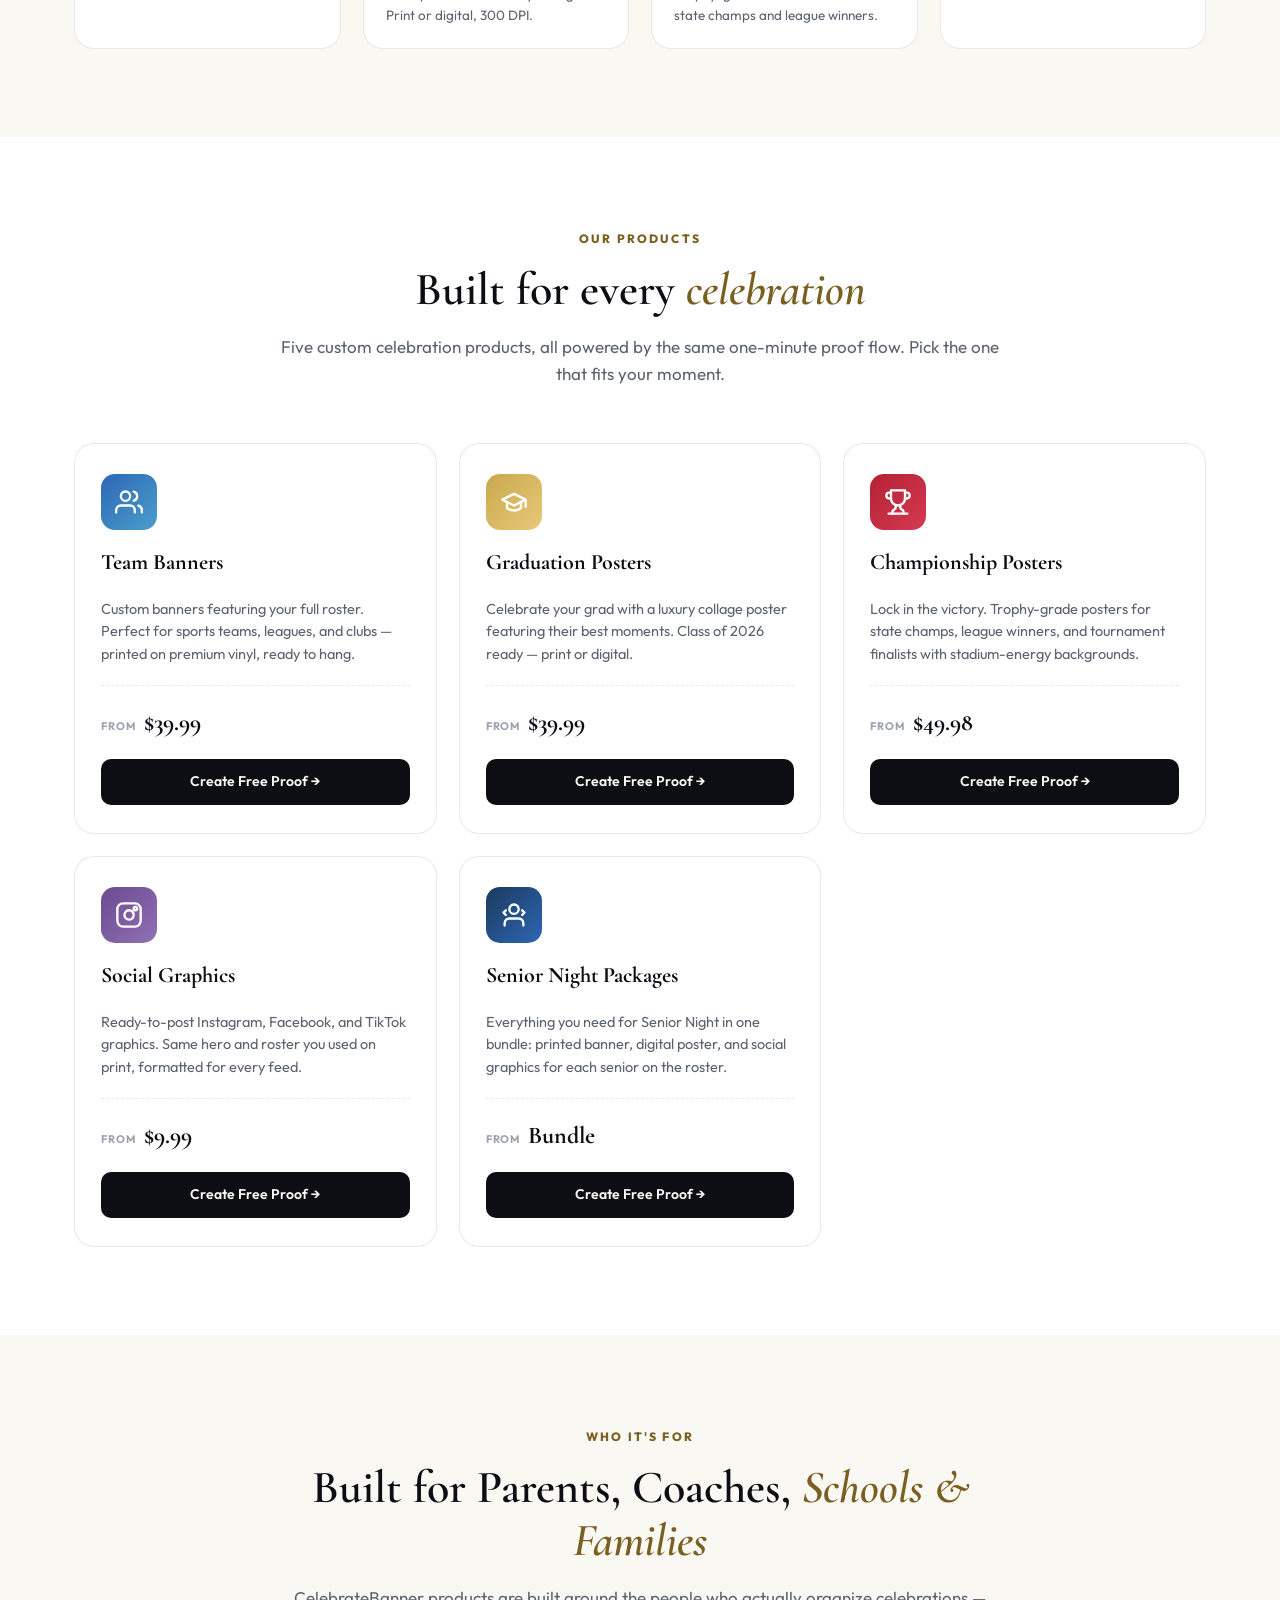
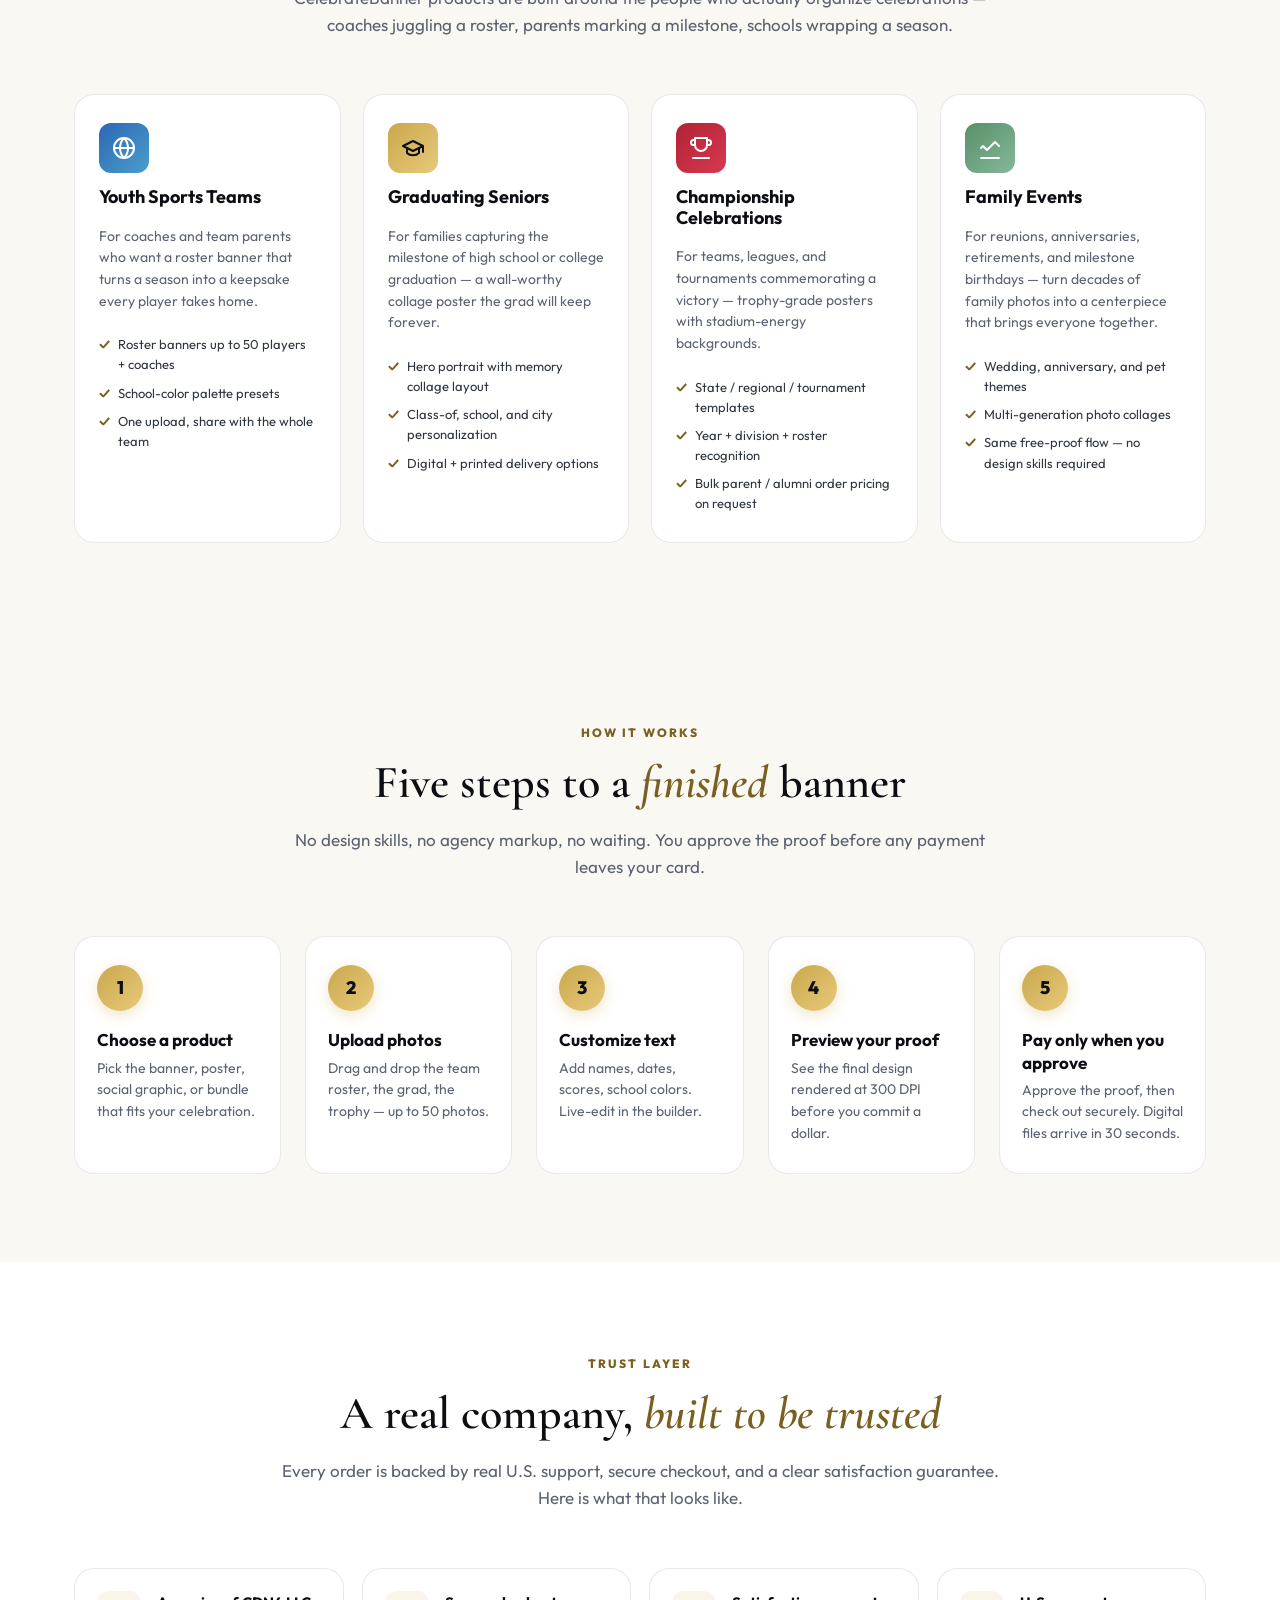
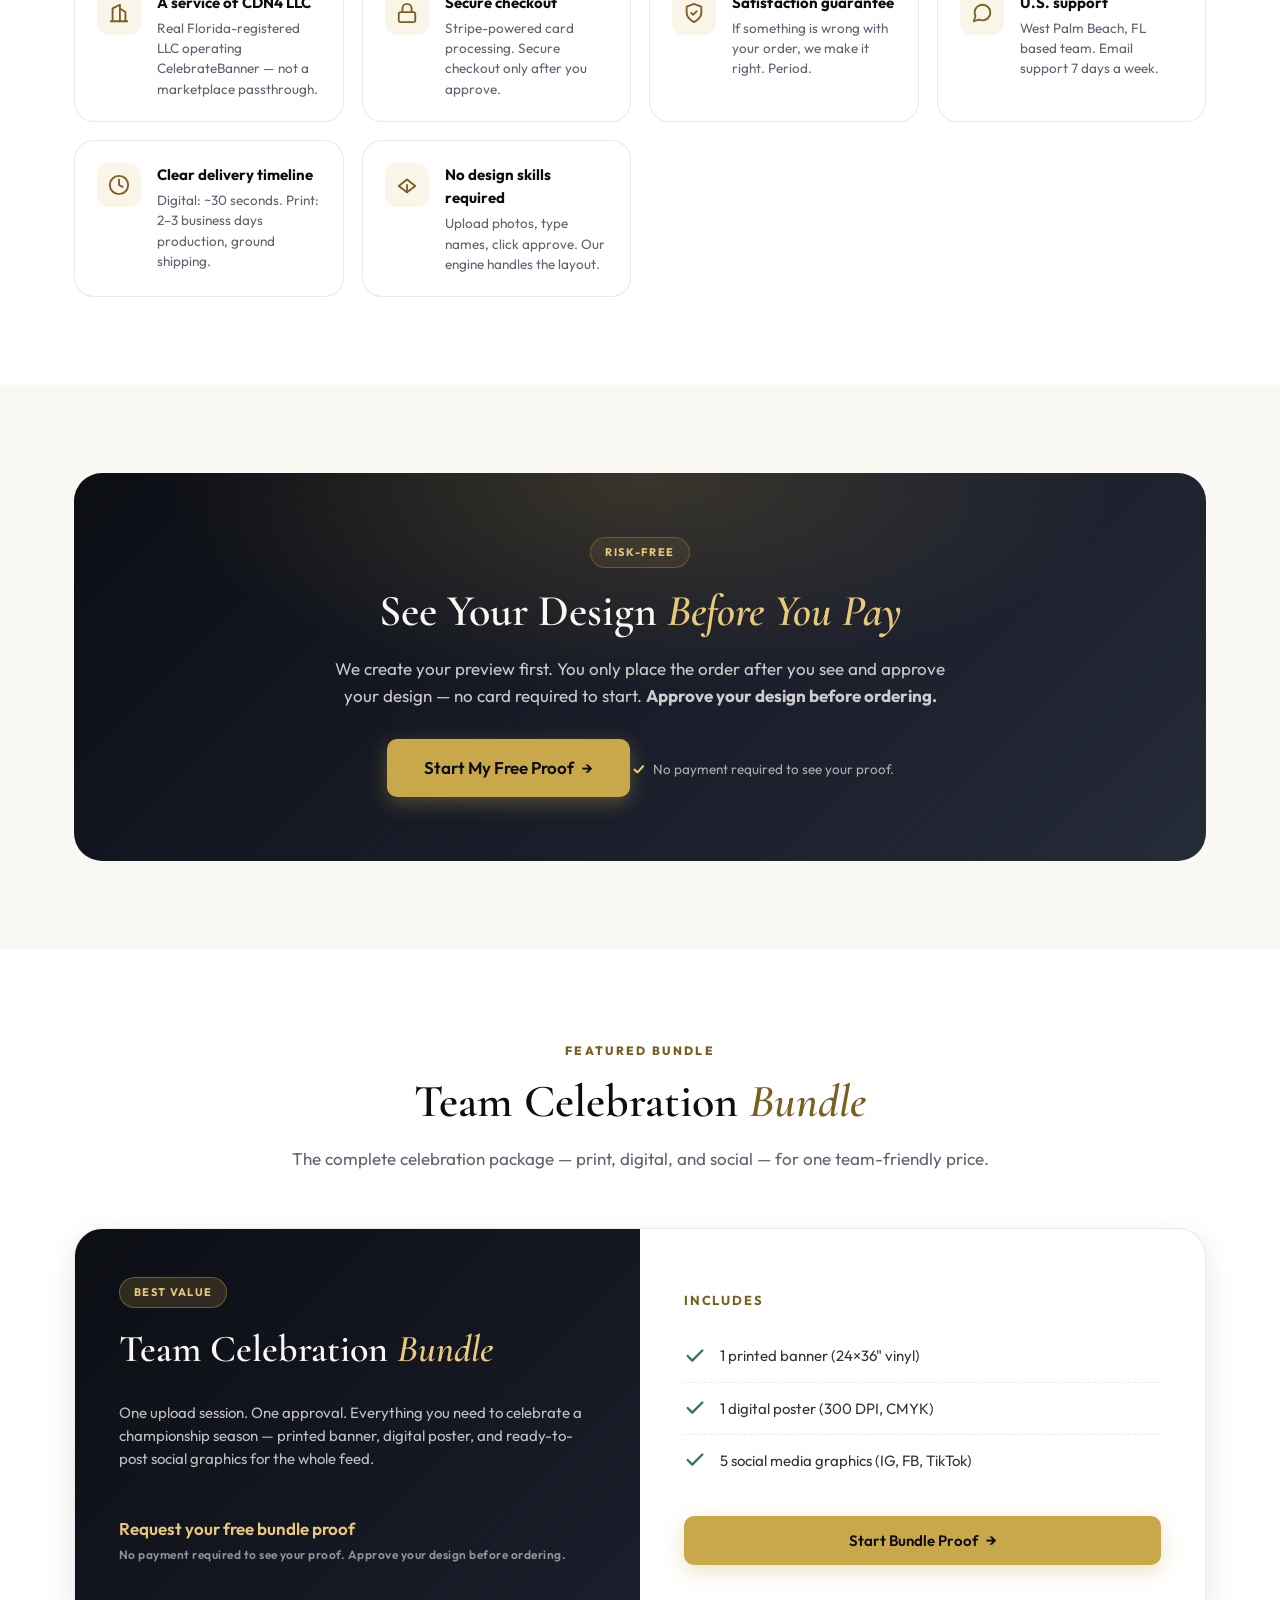
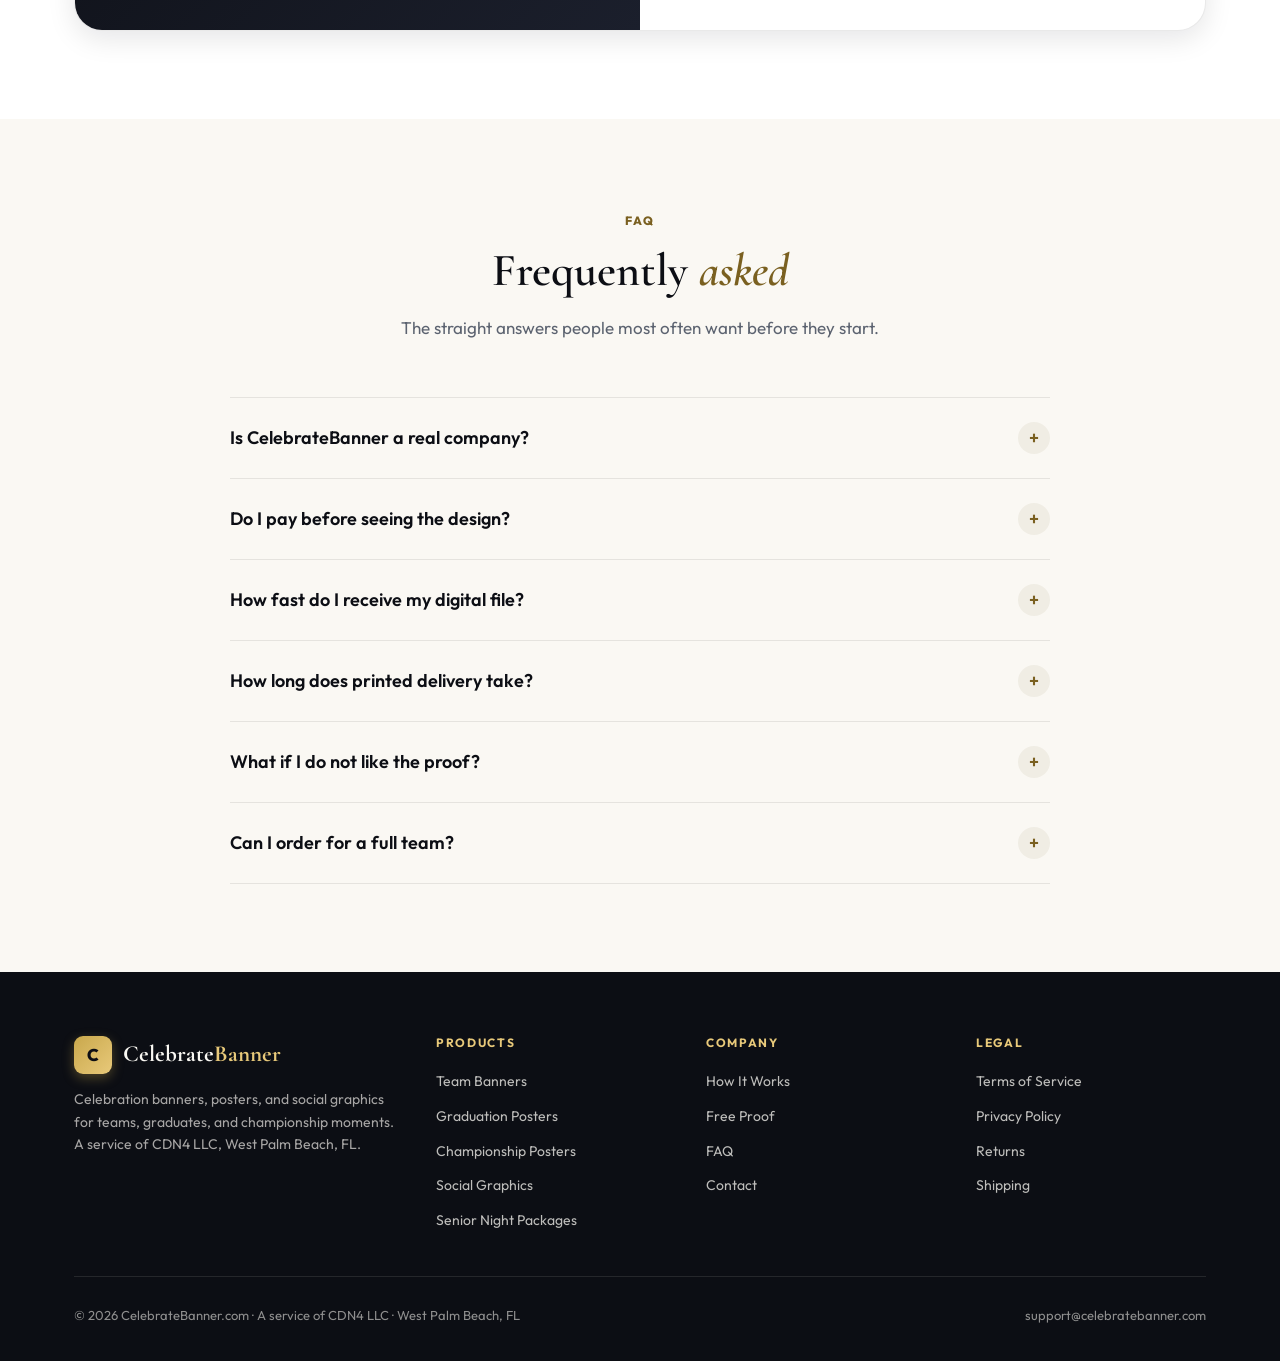
==== commit c61971fd: "Launch new CelebrateBanner marketing homepage" ====
--- a/index.html
+++ b/index.html
@@ -1,662 +1,756 @@
-<!DOCTYPE html>
+<!doctype html>
 <html lang="en">
 <head>
-<meta charset="UTF-8">
-<meta name="viewport" content="width=device-width, initial-scale=1.0">
-<title>CelebrateBanner — Custom Photo Banners for Every Milestone</title>
-<meta name="description" content="Upload your photos, choose a theme, and get a beautiful banner for graduation, weddings, anniversaries, sports and pets. Digital download or professionally printed.">
-<link href="https://fonts.googleapis.com/css2?family=Cormorant+Garamond:ital,wght@0,400;0,600;0,700;1,600&family=DM+Sans:wght@300;400;500;600&display=swap" rel="stylesheet">
+<meta charset="utf-8">
+<meta name="viewport" content="width=device-width, initial-scale=1">
+<title>CelebrateBanner — Custom Celebration Banners, Posters & Social Graphics</title>
+<meta name="description" content="Create custom celebration banners, posters, and social graphics in minutes. Free proof before you pay. Teams, graduations, championships, and special events.">
+<link rel="preconnect" href="https://fonts.googleapis.com">
+<link rel="preconnect" href="https://fonts.gstatic.com" crossorigin>
+<link href="https://fonts.googleapis.com/css2?family=Cormorant+Garamond:wght@400;500;600;700&family=Outfit:wght@300;400;500;600;700;800&display=swap" rel="stylesheet">
 <style>
-/* ═══════════════════════════════════════
-   CELEBRATEBANNER.COM — Marketing Site
-   Palette: Obsidian + Champagne Gold + Ivory
-   Fonts: Cormorant Garamond + DM Sans
-═══════════════════════════════════════ */
-*, *::before, *::after { box-sizing: border-box; margin: 0; padding: 0; }
 :root {
-  --ink:    #0C0E14;
-  --ink2:   #13161F;
-  --ink3:   #1C2030;
-  --gold:   #C9A84C;
-  --gold2:  #E8C97A;
-  --gold3:  #F5E4B0;
-  --ivory:  #FAF8F3;
+  --obsidian: #0C0E14;
+  --obsidian2: #1B1F2C;
+  --obsidian3: #262B38;
+  --gold: #C9A84C;
+  --gold2: #E8C97A;
+  --gold3: #F5E4B0;
+  --gold-dark: #7A6020;
+  --ivory: #FAF8F3;
   --ivory2: #F0EDE4;
-  --white:  #FFFFFF;
-  --muted:  #6B7280;
-  --light:  #9CA3AF;
-  --border: rgba(201,168,76,0.18);
-  --r:      12px;
-  --r2:     20px;
+  --ivory3: #E8E2D4;
+  --white: #FFFFFF;
+  --sport-blue: #2D67B5;
+  --sport-blue-soft: rgba(45,103,181,0.10);
+  --champion-red: #B22234;
+  --champion-red-soft: rgba(178,34,52,0.10);
+  --social-purple: #6B4A8F;
+  --social-purple-soft: rgba(107,74,143,0.10);
+  --senior-night: #1A3A5C;
+  --senior-night-soft: rgba(26,58,92,0.10);
+  --grad-gold: #C9A84C;
+  --grad-gold-soft: rgba(201,168,76,0.12);
+  --text: #0C0E14;
+  --text-soft: #2F3640;
+  --muted: #5C6370;
+  --light: #9CA3AF;
+  --border: rgba(12,14,20,0.09);
+  --border-strong: rgba(12,14,20,0.16);
+  --success: #2D7A4F;
+  --container: 1180px;
+  --radius: 12px;
+  --radius-lg: 20px;
+  --radius-xl: 28px;
+  --shadow-sm: 0 2px 8px rgba(12,14,20,0.05);
+  --shadow-md: 0 8px 28px rgba(12,14,20,0.10);
+  --shadow-lg: 0 22px 60px rgba(12,14,20,0.16);
+  --shadow-gold: 0 14px 38px rgba(201,168,76,0.30);
 }
+* { box-sizing: border-box; }
 html { scroll-behavior: smooth; }
-body { font-family: 'DM Sans', sans-serif; background: var(--ink); color: var(--white); overflow-x: hidden; }
-img  { display: block; max-width: 100%; }
-a    { text-decoration: none; color: inherit; }
-
-/* ── SCROLLBAR ── */
-::-webkit-scrollbar { width: 5px; }
-::-webkit-scrollbar-thumb { background: var(--gold); border-radius: 3px; }
-
-/* ════════════════════════
-   NAVBAR
-════════════════════════ */
-nav {
-  position: fixed; top: 0; left: 0; right: 0; z-index: 100;
-  height: 68px; display: flex; align-items: center;
-  padding: 0 2.5rem;
-  background: rgba(12,14,20,0.92);
-  backdrop-filter: blur(12px);
-  border-bottom: 1px solid var(--border);
+body { font-family: 'Outfit', system-ui, -apple-system, sans-serif; color: var(--text); background: var(--ivory); margin: 0; line-height: 1.55; -webkit-font-smoothing: antialiased; }
+img, svg { display: block; max-width: 100%; }
+a { color: inherit; text-decoration: none; }
+button { font: inherit; cursor: pointer; }
+.container { max-width: var(--container); margin: 0 auto; padding: 0 24px; }
+h1, h2, h3, h4 { font-family: 'Cormorant Garamond', Georgia, serif; margin: 0; line-height: 1.15; }
+
+/* ── HEADER / NAV ────────────────────────────────────────────────────────── */
+.header { position: sticky; top: 0; z-index: 100; background: rgba(12,14,20,0.96); color: var(--ivory); border-bottom: 1px solid rgba(201,168,76,0.18); backdrop-filter: blur(12px); }
+.header-inner { display: flex; align-items: center; justify-content: space-between; padding: 14px 24px; max-width: var(--container); margin: 0 auto; gap: 24px; }
+.logo { display: flex; align-items: center; gap: 11px; font-family: 'Cormorant Garamond', serif; font-weight: 700; font-size: 23px; color: var(--ivory); }
+.logo-mark { width: 38px; height: 38px; background: linear-gradient(135deg, var(--gold), var(--gold2)); border-radius: 9px; display: flex; align-items: center; justify-content: center; color: var(--obsidian); font-weight: 800; font-family: 'Outfit', sans-serif; font-size: 17px; box-shadow: 0 4px 12px rgba(201,168,76,0.35); }
+.logo em { color: var(--gold2); font-style: normal; }
+.nav { display: flex; align-items: center; gap: 2px; }
+.nav a, .nav-item { display: inline-flex; align-items: center; gap: 6px; padding: 9px 14px; font-size: 14px; font-weight: 500; color: rgba(250,248,243,0.85); border-radius: 8px; transition: 0.18s; cursor: pointer; background: transparent; border: none; }
+.nav a:hover, .nav-item:hover { color: var(--gold2); background: rgba(201,168,76,0.08); }
+.nav-cta { margin-left: 10px; padding: 11px 22px !important; background: var(--gold) !important; color: var(--obsidian) !important; font-weight: 700; box-shadow: 0 4px 14px rgba(201,168,76,0.30); }
+.nav-cta:hover { background: var(--gold2) !important; transform: translateY(-1px); box-shadow: 0 6px 20px rgba(201,168,76,0.45); }
+.nav-dropdown { position: relative; }
+.nav-dropdown-menu { position: absolute; top: calc(100% + 6px); left: 0; min-width: 250px; background: var(--obsidian2); border: 1px solid rgba(201,168,76,0.22); border-radius: 14px; padding: 8px; box-shadow: var(--shadow-lg); opacity: 0; visibility: hidden; transform: translateY(6px); transition: 0.16s; }
+.nav-dropdown:hover .nav-dropdown-menu, .nav-dropdown.open .nav-dropdown-menu { opacity: 1; visibility: visible; transform: translateY(0); }
+.nav-dropdown-menu a { display: block; padding: 10px 14px; font-size: 14px; border-radius: 8px; color: rgba(250,248,243,0.88); }
+.nav-dropdown-menu a:hover { background: rgba(201,168,76,0.10); color: var(--gold2); }
+.dd-arrow { font-size: 10px; opacity: 0.7; }
+.mobile-toggle { display: none; padding: 10px 14px; background: transparent; border: 1px solid rgba(250,248,243,0.20); border-radius: 8px; color: var(--ivory); font-size: 14px; }
+
+/* ── HERO ────────────────────────────────────────────────────────────────── */
+.hero { position: relative; overflow: hidden; background: linear-gradient(180deg, var(--obsidian) 0%, var(--obsidian2) 100%); color: var(--ivory); padding: 96px 0 100px; text-align: center; }
+.hero::before { content: ''; position: absolute; inset: 0; background: radial-gradient(80% 60% at 50% 0%, rgba(201,168,76,0.18) 0%, transparent 60%); pointer-events: none; }
+.hero::after { content: ''; position: absolute; left: 0; right: 0; bottom: 0; height: 1px; background: linear-gradient(90deg, transparent, var(--gold), transparent); }
+.hero-content { position: relative; z-index: 2; max-width: 880px; margin: 0 auto; }
+.hero-eyebrow { display: inline-block; padding: 6px 14px; font-size: 11px; font-weight: 700; letter-spacing: 0.15em; text-transform: uppercase; color: var(--gold2); background: rgba(201,168,76,0.10); border: 1px solid rgba(201,168,76,0.30); border-radius: 999px; margin-bottom: 24px; }
+.hero h1 { font-size: clamp(38px, 6vw, 64px); font-weight: 600; margin-bottom: 22px; }
+.hero h1 em { font-style: italic; color: var(--gold2); }
+.hero-sub { font-size: clamp(16px, 2vw, 19px); color: rgba(250,248,243,0.80); max-width: 720px; margin: 0 auto 38px; }
+.hero-ctas { display: flex; gap: 14px; justify-content: center; flex-wrap: wrap; margin-bottom: 48px; }
+
+/* ── BUTTONS ─────────────────────────────────────────────────────────────── */
+.btn { display: inline-flex; align-items: center; justify-content: center; gap: 8px; padding: 14px 26px; font-size: 15px; font-weight: 600; border-radius: 10px; border: 1px solid transparent; transition: 0.18s; cursor: pointer; text-align: center; line-height: 1.2; }
+.btn-primary { background: var(--gold); color: var(--obsidian); box-shadow: 0 6px 20px rgba(201,168,76,0.35); }
+.btn-primary:hover { background: var(--gold2); transform: translateY(-2px); box-shadow: 0 10px 28px rgba(201,168,76,0.50); }
+.btn-secondary { background: transparent; color: var(--ivory); border-color: rgba(250,248,243,0.30); }
+.btn-secondary:hover { border-color: var(--gold2); color: var(--gold2); }
+.btn-secondary-dark { background: transparent; color: var(--text); border-color: var(--border-strong); }
+.btn-secondary-dark:hover { border-color: var(--obsidian); }
+.btn-lg { padding: 18px 36px; font-size: 17px; }
+.btn-sm { padding: 10px 18px; font-size: 13px; }
+.btn-arrow { font-size: 16px; transition: 0.18s; }
+.btn:hover .btn-arrow { transform: translateX(3px); }
+
+/* ── TRUST BADGES (under hero CTAs) ──────────────────────────────────────── */
+.trust-badges { display: flex; flex-wrap: wrap; justify-content: center; gap: 26px; padding-top: 28px; border-top: 1px solid rgba(201,168,76,0.18); max-width: 820px; margin: 0 auto; }
+.trust-badge { display: inline-flex; align-items: center; gap: 8px; font-size: 13px; color: rgba(250,248,243,0.82); font-weight: 500; }
+.trust-badge svg { width: 17px; height: 17px; color: var(--gold2); flex-shrink: 0; }
+
+/* ── SECTION SHELL ───────────────────────────────────────────────────────── */
+.section { padding: 88px 0; }
+.section-head { text-align: center; max-width: 720px; margin: 0 auto 56px; }
+.section-eyebrow { display: inline-block; color: var(--gold-dark); font-size: 12px; font-weight: 800; letter-spacing: 0.18em; text-transform: uppercase; margin-bottom: 14px; }
+.section-title { font-size: clamp(30px, 4.4vw, 46px); font-weight: 600; margin-bottom: 14px; }
+.section-title em { font-style: italic; color: var(--gold-dark); }
+.section-sub { color: var(--muted); font-size: 17px; line-height: 1.6; }
+.section-alt { background: var(--white); }
+.section-dark { background: var(--obsidian); color: var(--ivory); }
+.section-dark .section-eyebrow { color: var(--gold2); }
+.section-dark .section-sub { color: rgba(250,248,243,0.72); }
+
+/* ── PRODUCTS GRID ───────────────────────────────────────────────────────── */
+.products-grid { display: grid; grid-template-columns: repeat(auto-fit, minmax(280px, 1fr)); gap: 22px; }
+.product-card { background: var(--white); border: 1px solid var(--border); border-radius: var(--radius-lg); padding: 30px 26px 28px; display: flex; flex-direction: column; transition: 0.22s; }
+.product-card:hover { transform: translateY(-4px); box-shadow: var(--shadow-md); border-color: rgba(201,168,76,0.30); }
+.product-icon { width: 56px; height: 56px; border-radius: 14px; display: flex; align-items: center; justify-content: center; margin-bottom: 20px; color: white; }
+.product-icon svg { width: 28px; height: 28px; }
+.product-icon-team { background: linear-gradient(135deg, #2D67B5, #4A9ECC); }
+.product-icon-grad { background: linear-gradient(135deg, #C9A84C, #E8C97A); }
+.product-icon-champion { background: linear-gradient(135deg, #B22234, #D63951); }
+.product-icon-social { background: linear-gradient(135deg, #6B4A8F, #9171B5); }
+.product-icon-senior { background: linear-gradient(135deg, #1A3A5C, #2D67B5); }
+.product-name { font-size: 22px; font-weight: 700; margin-bottom: 8px; color: var(--text); }
+.product-desc { color: var(--muted); font-size: 14.5px; line-height: 1.55; margin-bottom: 20px; flex: 1; }
+.product-meta { display: flex; align-items: baseline; gap: 8px; margin-bottom: 18px; padding-top: 18px; border-top: 1px dashed var(--border); }
+.product-price-label { font-size: 11px; font-weight: 700; letter-spacing: 0.08em; text-transform: uppercase; color: var(--light); }
+.product-price { font-family: 'Cormorant Garamond', serif; font-size: 24px; font-weight: 700; color: var(--text); }
+.product-cta { display: inline-flex; align-items: center; gap: 6px; padding: 12px 18px; background: var(--obsidian); color: var(--ivory); border-radius: 10px; font-size: 14px; font-weight: 600; transition: 0.18s; text-align: center; justify-content: center; }
+.product-cta:hover { background: var(--gold); color: var(--obsidian); }
+
+/* ── HOW IT WORKS ────────────────────────────────────────────────────────── */
+.steps { display: grid; grid-template-columns: repeat(auto-fit, minmax(190px, 1fr)); gap: 24px; counter-reset: step; }
+.step { background: var(--white); border: 1px solid var(--border); border-radius: var(--radius-lg); padding: 28px 22px; position: relative; }
+.step-num { width: 46px; height: 46px; border-radius: 50%; background: linear-gradient(135deg, var(--gold), var(--gold2)); color: var(--obsidian); display: flex; align-items: center; justify-content: center; font-weight: 800; font-size: 18px; margin-bottom: 18px; box-shadow: 0 4px 14px rgba(201,168,76,0.30); }
+.step-title { font-family: 'Outfit', sans-serif; font-size: 17px; font-weight: 700; margin-bottom: 6px; line-height: 1.3; color: var(--text); }
+.step-desc { font-size: 14px; color: var(--muted); line-height: 1.55; }
+
+/* ── TRUST LAYER ─────────────────────────────────────────────────────────── */
+.trust-grid { display: grid; grid-template-columns: repeat(auto-fit, minmax(240px, 1fr)); gap: 18px; }
+.trust-item { display: flex; gap: 16px; align-items: flex-start; padding: 22px; background: var(--white); border: 1px solid var(--border); border-radius: var(--radius-lg); transition: 0.18s; }
+.trust-item:hover { border-color: rgba(201,168,76,0.30); box-shadow: var(--shadow-sm); }
+.trust-icon { flex-shrink: 0; width: 44px; height: 44px; border-radius: 12px; background: var(--gold-soft, rgba(201,168,76,0.12)); display: flex; align-items: center; justify-content: center; color: var(--gold-dark); }
+.trust-icon svg { width: 22px; height: 22px; }
+.trust-title { font-family: 'Outfit', sans-serif; font-size: 15px; font-weight: 700; color: var(--text); margin-bottom: 4px; }
+.trust-text { font-size: 13.5px; color: var(--muted); line-height: 1.5; }
+
+/* ── FREE PROOF CTA SECTION ──────────────────────────────────────────────── */
+.proof { background: linear-gradient(135deg, var(--obsidian) 0%, var(--obsidian2) 60%, var(--obsidian3) 100%); color: var(--ivory); border-radius: var(--radius-xl); padding: 64px 48px; text-align: center; position: relative; overflow: hidden; }
+.proof::before { content: ''; position: absolute; inset: 0; background: radial-gradient(60% 80% at 50% 0%, rgba(201,168,76,0.20), transparent 70%); pointer-events: none; }
+.proof-content { position: relative; z-index: 2; max-width: 640px; margin: 0 auto; }
+.proof h2 { font-size: clamp(30px, 4.5vw, 44px); font-weight: 600; margin-bottom: 18px; }
+.proof h2 em { color: var(--gold2); font-style: italic; }
+.proof p { color: rgba(250,248,243,0.80); font-size: 17px; line-height: 1.6; margin-bottom: 30px; }
+
+/* ── BUNDLE ──────────────────────────────────────────────────────────────── */
+.bundle { background: var(--white); border: 1px solid var(--border); border-radius: var(--radius-xl); padding: 0; overflow: hidden; display: grid; grid-template-columns: 1fr 1fr; gap: 0; box-shadow: var(--shadow-md); }
+.bundle-left { padding: 48px 44px; background: linear-gradient(135deg, var(--obsidian), var(--obsidian2)); color: var(--ivory); display: flex; flex-direction: column; justify-content: center; }
+.bundle-tag { display: inline-block; padding: 6px 14px; background: rgba(201,168,76,0.18); border: 1px solid rgba(201,168,76,0.40); color: var(--gold2); border-radius: 999px; font-size: 11px; font-weight: 700; letter-spacing: 0.12em; text-transform: uppercase; margin-bottom: 20px; align-self: flex-start; }
+.bundle-title { font-size: clamp(28px, 4vw, 38px); font-weight: 600; margin-bottom: 14px; }
+.bundle-title em { color: var(--gold2); font-style: italic; }
+.bundle-sub { color: rgba(250,248,243,0.75); font-size: 15px; margin-bottom: 28px; }
+.bundle-price { font-family: 'Cormorant Garamond', serif; font-size: 22px; color: var(--gold2); font-style: italic; }
+.bundle-price-meta { display: block; font-size: 12px; font-family: 'Outfit', sans-serif; color: rgba(250,248,243,0.55); font-style: normal; margin-top: 4px; letter-spacing: 0.04em; }
+.bundle-right { padding: 48px 44px; display: flex; flex-direction: column; justify-content: center; }
+.bundle-right h3 { font-family: 'Outfit', sans-serif; font-size: 13px; font-weight: 700; letter-spacing: 0.14em; text-transform: uppercase; color: var(--gold-dark); margin-bottom: 22px; }
+.bundle-list { list-style: none; padding: 0; margin: 0 0 30px; }
+.bundle-list li { display: flex; align-items: center; gap: 14px; padding: 14px 0; border-bottom: 1px dashed var(--border); font-size: 15px; color: var(--text-soft); }
+.bundle-list li:last-child { border-bottom: none; }
+.bundle-list svg { width: 22px; height: 22px; color: var(--success); flex-shrink: 0; }
+
+/* ── FAQ ─────────────────────────────────────────────────────────────────── */
+.faq { max-width: 820px; margin: 0 auto; }
+.faq-item { border-bottom: 1px solid var(--border); }
+.faq-item:first-child { border-top: 1px solid var(--border); }
+.faq-q { width: 100%; background: none; border: none; padding: 24px 0; display: flex; justify-content: space-between; align-items: center; gap: 16px; text-align: left; font-family: 'Outfit', sans-serif; font-size: 18px; font-weight: 600; color: var(--text); transition: 0.18s; }
+.faq-q:hover { color: var(--gold-dark); }
+.faq-icon { width: 32px; height: 32px; border-radius: 50%; background: var(--ivory2); display: flex; align-items: center; justify-content: center; flex-shrink: 0; transition: 0.18s; font-size: 18px; line-height: 1; color: var(--gold-dark); }
+.faq-item.open .faq-icon { background: var(--gold); color: var(--obsidian); transform: rotate(45deg); }
+.faq-a { max-height: 0; overflow: hidden; transition: max-height 0.3s ease, padding 0.3s ease; color: var(--muted); font-size: 15px; line-height: 1.65; }
+.faq-item.open .faq-a { max-height: 400px; padding: 0 0 24px; }
+
+/* ── FOOTER ──────────────────────────────────────────────────────────────── */
+.footer { background: var(--obsidian); color: var(--ivory); padding: 64px 0 36px; }
+.footer-grid { display: grid; grid-template-columns: 1.4fr 1fr 1fr 1fr; gap: 40px; padding-bottom: 44px; border-bottom: 1px solid rgba(250,248,243,0.10); }
+.footer-brand .logo { margin-bottom: 14px; }
+.footer-tagline { color: rgba(250,248,243,0.65); font-size: 14px; line-height: 1.6; max-width: 320px; }
+.footer-col h4 { font-family: 'Outfit', sans-serif; font-size: 12px; font-weight: 700; letter-spacing: 0.14em; text-transform: uppercase; color: var(--gold2); margin: 0 0 18px; }
+.footer-col ul { list-style: none; padding: 0; margin: 0; display: flex; flex-direction: column; gap: 10px; }
+.footer-col a { color: rgba(250,248,243,0.75); font-size: 14px; transition: 0.18s; }
+.footer-col a:hover { color: var(--gold2); }
+.footer-bottom { display: flex; justify-content: space-between; align-items: center; flex-wrap: wrap; gap: 14px; padding-top: 28px; font-size: 13px; color: rgba(250,248,243,0.55); }
+.footer-legal { display: flex; gap: 22px; flex-wrap: wrap; }
+
+/* ── RESPONSIVE ──────────────────────────────────────────────────────────── */
+@media (max-width: 880px) {
+  .nav { display: none; position: absolute; top: 100%; right: 24px; left: 24px; flex-direction: column; align-items: stretch; gap: 4px; background: var(--obsidian2); border: 1px solid rgba(201,168,76,0.22); border-radius: 14px; padding: 14px; box-shadow: var(--shadow-lg); }
+  .nav.open { display: flex; }
+  .nav a, .nav-item { padding: 12px 16px; }
+  .nav-dropdown-menu { position: static; opacity: 1; visibility: visible; transform: none; box-shadow: none; border: none; background: rgba(201,168,76,0.05); margin-top: 6px; }
+  .mobile-toggle { display: inline-flex; }
+  .nav-cta { margin: 8px 0 0; text-align: center; justify-content: center; }
+  .hero { padding: 70px 0 80px; }
+  .section { padding: 64px 0; }
+  .proof { padding: 48px 26px; }
+  .bundle { grid-template-columns: 1fr; }
+  .bundle-left, .bundle-right { padding: 38px 28px; }
+  .footer-grid { grid-template-columns: 1fr 1fr; gap: 30px 24px; }
 }
-.nav-inner { max-width: 1100px; margin: 0 auto; width: 100%; display: flex; align-items: center; justify-content: space-between; }
-.nav-logo { display: flex; align-items: center; gap: 10px; }
-.nav-logo-mark {
-  width: 36px; height: 36px;
-  background: linear-gradient(135deg, var(--gold), var(--gold2));
-  border-radius: 9px;
-  display: flex; align-items: center; justify-content: center;
+@media (max-width: 540px) {
+  .footer-grid { grid-template-columns: 1fr; }
+  .trust-badges { gap: 14px; }
+  .hero-ctas .btn { width: 100%; }
 }
-.nav-logo-mark svg { width: 20px; height: 20px; }
-.nav-logo-text {
-  font-family: 'Cormorant Garamond', serif;
-  font-size: 20px; font-weight: 700;
-  color: var(--white); letter-spacing: 0.3px;
-}
-.nav-logo-text em { color: var(--gold2); font-style: normal; }
-.nav-links { display: flex; align-items: center; gap: 2rem; }
-.nav-links a {
-  font-size: 14px; font-weight: 500;
-  color: rgba(255,255,255,0.6);
-  transition: color 0.2s;
-}
-.nav-links a:hover { color: var(--white); }
-.nav-cta {
-  background: linear-gradient(135deg, var(--gold), var(--gold2));
-  color: var(--ink) !important;
-  padding: 9px 22px; border-radius: 9px;
-  font-weight: 600 !important;
-  transition: all 0.2s !important;
-}
-.nav-cta:hover { transform: translateY(-1px); box-shadow: 0 4px 20px rgba(201,168,76,0.35); filter: brightness(1.05); }
-
-/* ════════════════════════
-   HERO
-════════════════════════ */
-.hero {
-  min-height: 100vh;
-  display: flex; align-items: center; justify-content: center;
-  text-align: center;
-  padding: 120px 2rem 80px;
-  position: relative; overflow: hidden;
-}
-.hero-bg {
-  position: absolute; inset: 0;
-  background: radial-gradient(ellipse at 50% 0%, rgba(201,168,76,0.08) 0%, transparent 65%);
-}
-.hero-grid {
-  position: absolute; inset: 0; opacity: 0.03;
-  background-image: linear-gradient(var(--gold) 1px, transparent 1px),
-                    linear-gradient(90deg, var(--gold) 1px, transparent 1px);
-  background-size: 60px 60px;
-}
-.hero-inner { max-width: 820px; margin: 0 auto; position: relative; z-index: 2; }
-.hero-eyebrow {
-  display: inline-flex; align-items: center; gap: 8px;
-  font-size: 11px; font-weight: 600; letter-spacing: 2.5px;
-  text-transform: uppercase; color: var(--gold);
-  background: rgba(201,168,76,0.08);
-  border: 1px solid rgba(201,168,76,0.25);
-  padding: 6px 16px; border-radius: 20px;
-  margin-bottom: 1.75rem;
-  animation: fadeUp 0.6s ease both;
-}
-.hero-eyebrow-dot { width: 5px; height: 5px; border-radius: 50%; background: var(--gold); }
-.hero-h1 {
-  font-family: 'Cormorant Garamond', serif;
-  font-size: clamp(42px, 7vw, 80px);
-  font-weight: 700; line-height: 1.1;
-  letter-spacing: -1px;
-  margin-bottom: 1.25rem;
-  animation: fadeUp 0.6s 0.1s ease both;
-}
-.hero-h1 em { color: var(--gold2); font-style: normal; }
-.hero-sub {
-  font-size: clamp(15px, 2vw, 18px);
-  color: rgba(255,255,255,0.55);
-  line-height: 1.7; max-width: 560px;
-  margin: 0 auto 2.5rem;
-  animation: fadeUp 0.6s 0.2s ease both;
-}
-.hero-actions {
-  display: flex; align-items: center; justify-content: center;
-  gap: 14px; flex-wrap: wrap;
-  animation: fadeUp 0.6s 0.3s ease both;
-}
-.btn-primary {
-  background: linear-gradient(135deg, var(--gold), var(--gold2));
-  color: var(--ink);
-  padding: 15px 36px; border-radius: 12px;
-  font-size: 15px; font-weight: 700;
-  display: inline-flex; align-items: center; gap: 8px;
-  transition: all 0.25s;
-  box-shadow: 0 4px 24px rgba(201,168,76,0.25);
-}
-.btn-primary:hover { transform: translateY(-2px); box-shadow: 0 8px 32px rgba(201,168,76,0.4); filter: brightness(1.05); }
-.btn-secondary {
-  color: rgba(255,255,255,0.7);
-  padding: 15px 28px; border-radius: 12px;
-  font-size: 15px; font-weight: 500;
-  border: 1px solid rgba(255,255,255,0.12);
-  display: inline-flex; align-items: center; gap: 8px;
-  transition: all 0.2s;
-}
-.btn-secondary:hover { border-color: rgba(255,255,255,0.3); color: var(--white); }
-.hero-trust {
-  margin-top: 3rem;
-  display: flex; align-items: center; justify-content: center;
-  gap: 2rem; flex-wrap: wrap;
-  animation: fadeUp 0.6s 0.4s ease both;
-}
-.trust-item { display: flex; align-items: center; gap: 6px; font-size: 13px; color: rgba(255,255,255,0.4); }
-.trust-dot { width: 4px; height: 4px; border-radius: 50%; background: var(--gold); opacity: 0.6; }
-
-/* ════════════════════════
-   SECTION WRAPPER
-════════════════════════ */
-.section { padding: 100px 2rem; }
-.section-light { background: var(--ivory); color: var(--ink); }
-.section-dark  { background: var(--ink2); }
-.section-inner { max-width: 1100px; margin: 0 auto; }
-.section-eyebrow {
-  font-size: 11px; font-weight: 600; letter-spacing: 2px;
-  text-transform: uppercase; color: var(--gold);
-  margin-bottom: 10px;
-}
-.section-light .section-eyebrow { color: #7A5E20; }
-.section-title {
-  font-family: 'Cormorant Garamond', serif;
-  font-size: clamp(32px, 5vw, 52px);
-  font-weight: 700; line-height: 1.15;
-  margin-bottom: 14px;
-}
-.section-light .section-title { color: var(--ink); }
-.section-sub {
-  font-size: 16px; color: rgba(255,255,255,0.5);
-  max-width: 520px; line-height: 1.7;
-  margin-bottom: 3.5rem;
-}
-.section-light .section-sub { color: var(--muted); }
-.text-center { text-align: center; }
-.text-center .section-sub { margin-left: auto; margin-right: auto; }
-
-/* ════════════════════════
-   HOW IT WORKS
-════════════════════════ */
-.hiw-grid { display: grid; grid-template-columns: repeat(3, 1fr); gap: 2px; }
-@media (max-width: 700px) { .hiw-grid { grid-template-columns: 1fr; } }
-.hiw-card {
-  background: var(--ink3);
-  border: 0.5px solid rgba(201,168,76,0.1);
-  padding: 2.5rem 2rem;
-  position: relative;
-}
-.hiw-card:first-child { border-radius: var(--r2) 0 0 var(--r2); }
-.hiw-card:last-child  { border-radius: 0 var(--r2) var(--r2) 0; }
-@media (max-width: 700px) {
-  .hiw-card:first-child { border-radius: var(--r2) var(--r2) 0 0; }
-  .hiw-card:last-child  { border-radius: 0 0 var(--r2) var(--r2); }
-}
-.hiw-num {
-  font-family: 'Cormorant Garamond', serif;
-  font-size: 52px; font-weight: 700;
-  color: var(--gold); opacity: 0.9;
-  line-height: 1; margin-bottom: 1rem;
-}
-.hiw-title { font-size: 18px; font-weight: 600; margin-bottom: 10px; }
-.hiw-desc { font-size: 14px; color: rgba(255,255,255,0.5); line-height: 1.7; }
-.hiw-connector {
-  position: absolute; top: 2.5rem; right: -1px;
-  width: 2px; height: 40px;
-  background: linear-gradient(to bottom, var(--gold), transparent);
-  opacity: 0.4;
-}
-
-/* ════════════════════════
-   THEMES
-════════════════════════ */
-.themes-grid {
-  display: grid;
-  grid-template-columns: repeat(3, 1fr);
-  gap: 18px;
-}
-@media (max-width: 900px) { .themes-grid { grid-template-columns: repeat(2, 1fr); } }
-@media (max-width: 560px) { .themes-grid { grid-template-columns: 1fr; } }
-.theme-card {
-  border-radius: var(--r2);
-  overflow: hidden;
-  border: 1px solid rgba(201,168,76,0.12);
-  transition: all 0.3s cubic-bezier(0.4,0,0.2,1);
-  cursor: pointer;
-  background: var(--ink3);
-}
-.theme-card:hover { transform: translateY(-4px); border-color: rgba(201,168,76,0.35); box-shadow: 0 12px 40px rgba(0,0,0,0.4); }
-.theme-visual {
-  height: 160px; position: relative;
-  display: flex; align-items: center; justify-content: center;
-  overflow: hidden;
-}
-.theme-visual-inner {
-  position: absolute; inset: 0;
-  display: flex; flex-direction: column;
-  align-items: center; justify-content: center;
-  gap: 8px;
-}
-.theme-emoji { font-size: 42px; filter: drop-shadow(0 2px 8px rgba(0,0,0,0.4)); }
-.theme-label {
-  font-size: 11px; font-weight: 700; letter-spacing: 2px;
-  text-transform: uppercase; color: rgba(255,255,255,0.8);
-}
-.theme-badge {
-  position: absolute; top: 12px; left: 12px;
-  background: rgba(12,14,20,0.7); color: rgba(255,255,255,0.8);
-  font-size: 10px; font-weight: 600;
-  padding: 3px 10px; border-radius: 20px;
-  letter-spacing: 0.3px;
-}
-.theme-info { padding: 1.125rem 1.25rem 1.375rem; }
-.theme-name { font-size: 15px; font-weight: 600; margin-bottom: 4px; }
-.theme-desc { font-size: 12px; color: rgba(255,255,255,0.45); line-height: 1.5; margin-bottom: 10px; }
-.theme-tags { display: flex; gap: 6px; flex-wrap: wrap; }
-.theme-tag {
-  font-size: 10px; font-weight: 600;
-  padding: 2px 9px; border-radius: 20px;
-  background: rgba(201,168,76,0.1); color: var(--gold);
-}
-
-/* ════════════════════════
-   PRICING
-════════════════════════ */
-.pricing-grid { display: grid; grid-template-columns: 1fr 1fr; gap: 20px; max-width: 700px; margin: 0 auto; }
-@media (max-width: 600px) { .pricing-grid { grid-template-columns: 1fr; } }
-.pricing-card {
-  background: var(--ink3);
-  border: 1px solid rgba(201,168,76,0.15);
-  border-radius: var(--r2); padding: 2rem;
-  text-align: center; position: relative;
-  transition: all 0.2s;
-}
-.pricing-card.featured {
-  border-color: var(--gold);
-  box-shadow: 0 0 0 1px rgba(201,168,76,0.15), 0 8px 32px rgba(0,0,0,0.3);
-}
-.pricing-badge {
-  position: absolute; top: -12px; left: 50%; transform: translateX(-50%);
-  background: var(--gold); color: var(--ink);
-  font-size: 10px; font-weight: 700;
-  padding: 4px 14px; border-radius: 20px;
-  letter-spacing: 0.5px;
-}
-.pricing-size {
-  font-family: 'Cormorant Garamond', serif;
-  font-size: 28px; font-weight: 700;
-  color: var(--gold2); margin-bottom: 6px;
-}
-.pricing-use { font-size: 12px; color: rgba(255,255,255,0.4); margin-bottom: 1.5rem; }
-.pricing-price {
-  font-size: 42px; font-weight: 700;
-  color: var(--white); margin-bottom: 4px;
-  font-family: 'Cormorant Garamond', serif;
-}
-.pricing-price sup { font-size: 22px; vertical-align: super; }
-.pricing-from { font-size: 12px; color: rgba(255,255,255,0.35); margin-bottom: 1.5rem; }
-.pricing-features { list-style: none; text-align: left; margin-bottom: 1.75rem; }
-.pricing-features li {
-  display: flex; align-items: center; gap: 8px;
-  font-size: 13px; color: rgba(255,255,255,0.65);
-  padding: 6px 0; border-bottom: 0.5px solid rgba(255,255,255,0.05);
-}
-.pricing-features li:last-child { border-bottom: none; }
-.feat-check { color: var(--gold); font-size: 14px; flex-shrink: 0; }
-.pricing-cta {
-  width: 100%; padding: 12px;
-  background: linear-gradient(135deg, var(--gold), var(--gold2));
-  color: var(--ink); border: none;
-  border-radius: 10px; font-size: 14px; font-weight: 700;
-  cursor: pointer; transition: all 0.2s;
-  font-family: 'DM Sans', sans-serif;
-}
-.pricing-cta:hover { filter: brightness(1.08); transform: translateY(-1px); }
-.pricing-note { font-size: 12px; color: rgba(255,255,255,0.3); margin-top: 10px; }
-
-/* ════════════════════════
-   DELIVERY
-════════════════════════ */
-.delivery-grid { display: grid; grid-template-columns: 1fr 1fr; gap: 20px; }
-@media (max-width: 600px) { .delivery-grid { grid-template-columns: 1fr; } }
-.delivery-card {
-  background: var(--ink3); border-radius: var(--r2);
-  border: 1px solid rgba(255,255,255,0.06);
-  padding: 2rem; display: flex; gap: 1.25rem;
-}
-.delivery-icon {
-  width: 52px; height: 52px; border-radius: 12px;
-  display: flex; align-items: center; justify-content: center;
-  font-size: 24px; flex-shrink: 0;
-}
-.delivery-title { font-size: 16px; font-weight: 600; margin-bottom: 6px; }
-.delivery-desc { font-size: 13px; color: rgba(255,255,255,0.45); line-height: 1.6; }
-.delivery-price { font-size: 14px; font-weight: 700; color: var(--gold2); margin-top: 10px; }
-
-/* ════════════════════════
-   CTA SECTION
-════════════════════════ */
-.cta-section {
-  padding: 120px 2rem;
-  background: linear-gradient(135deg, var(--ink), var(--ink2));
-  text-align: center; position: relative; overflow: hidden;
-}
-.cta-glow {
-  position: absolute; top: -100px; left: 50%; transform: translateX(-50%);
-  width: 600px; height: 400px;
-  background: radial-gradient(ellipse, rgba(201,168,76,0.12) 0%, transparent 70%);
-  pointer-events: none;
-}
-.cta-title {
-  font-family: 'Cormorant Garamond', serif;
-  font-size: clamp(36px, 5vw, 60px);
-  font-weight: 700; margin-bottom: 1rem;
-  position: relative; z-index: 2;
-}
-.cta-sub {
-  font-size: 16px; color: rgba(255,255,255,0.5);
-  margin-bottom: 2.5rem; position: relative; z-index: 2;
-}
-
-/* ════════════════════════
-   FOOTER
-════════════════════════ */
-footer {
-  background: var(--ink);
-  border-top: 1px solid rgba(201,168,76,0.1);
-  padding: 3rem 2rem;
-}
-.footer-inner {
-  max-width: 1100px; margin: 0 auto;
-  display: flex; align-items: center; justify-content: space-between;
-  flex-wrap: wrap; gap: 1.5rem;
-}
-.footer-brand {
-  font-family: 'Cormorant Garamond', serif;
-  font-size: 18px; font-weight: 700; color: var(--white);
-}
-.footer-brand em { color: var(--gold2); font-style: normal; }
-.footer-links { display: flex; gap: 1.5rem; flex-wrap: wrap; }
-.footer-links a { font-size: 13px; color: rgba(255,255,255,0.35); transition: color 0.2s; }
-.footer-links a:hover { color: var(--white); }
-.footer-copy { font-size: 12px; color: rgba(255,255,255,0.25); }
-
-/* ════════════════════════
-   ANIMATIONS
-════════════════════════ */
-@keyframes fadeUp {
-  from { opacity: 0; transform: translateY(20px); }
-  to   { opacity: 1; transform: translateY(0); }
-}
-.fade-up { opacity: 0; transform: translateY(24px); transition: opacity 0.6s ease, transform 0.6s ease; }
-.fade-up.visible { opacity: 1; transform: translateY(0); }
-
-/* ── MOBILE NAV ── */
-@media (max-width: 768px) {
-  .nav-links { display: none; }
-  nav { padding: 0 1.25rem; }
-  .hero { padding: 100px 1.25rem 60px; }
-  .section { padding: 70px 1.25rem; }
-}
+
+/* ── TOPBAR (above main header) ──────────────────────────────────────────── */
+.topbar { background: var(--obsidian2); color: rgba(250,248,243,0.75); font-size: 12.5px; padding: 7px 0; border-bottom: 1px solid rgba(201,168,76,0.10); }
+.topbar-inner { max-width: var(--container); margin: 0 auto; padding: 0 24px; display: flex; justify-content: space-between; align-items: center; gap: 16px; }
+.topbar-tag { display: inline-flex; align-items: center; gap: 8px; }
+.topbar-tag::before { content: ''; width: 7px; height: 7px; border-radius: 50%; background: var(--gold2); box-shadow: 0 0 0 3px rgba(232,201,122,0.18); }
+.topbar-email { color: var(--gold2); font-weight: 500; transition: 0.18s; }
+.topbar-email:hover { color: var(--gold3); }
+@media (max-width: 540px) { .topbar { font-size: 11.5px; padding: 5px 0; } .topbar-tag { display: none; } .topbar-inner { justify-content: center; } }
+
+/* ── HERO MICRO-COPY (scam-resistance line) ──────────────────────────────── */
+.hero-reassure { margin: -32px auto 38px; font-size: 13.5px; color: rgba(250,248,243,0.65); display: inline-flex; align-items: center; gap: 8px; }
+.hero-reassure::before { content: '✓'; color: var(--gold2); font-weight: 800; }
+
+/* ── EXAMPLES SECTION ────────────────────────────────────────────────────── */
+.examples-grid { display: grid; grid-template-columns: repeat(auto-fit, minmax(240px, 1fr)); gap: 22px; }
+.example-card { background: var(--white); border: 1px solid var(--border); border-radius: var(--radius-lg); padding: 18px 18px 22px; transition: 0.22s; }
+.example-card:hover { transform: translateY(-4px); box-shadow: var(--shadow-md); border-color: rgba(201,168,76,0.30); }
+.example-preview { position: relative; overflow: hidden; border-radius: 12px; background: linear-gradient(180deg, var(--obsidian), var(--obsidian2)); padding: 14px; box-shadow: inset 0 0 0 1px rgba(201,168,76,0.20); }
+.example-preview--team { aspect-ratio: 3/2; }
+.example-preview--grad { aspect-ratio: 3/4; }
+.example-preview--champ { aspect-ratio: 3/4; }
+.example-preview--social { aspect-ratio: 1/1; }
+.example-meta { padding: 16px 4px 0; }
+.example-meta h3 { font-family: 'Outfit', sans-serif; font-size: 17px; font-weight: 700; margin-bottom: 4px; color: var(--text); }
+.example-meta p { color: var(--muted); font-size: 13.5px; margin: 0; }
+
+.ex-cell { border-radius: 3px; min-height: 0; }
+.ex-grid-team { position: absolute; bottom: 14px; left: 14px; right: 14px; top: 44px; display: grid; grid-template-columns: repeat(3, 1fr); grid-template-rows: repeat(2, 1fr); gap: 4px; }
+.ex-team-title { position: absolute; top: 12px; left: 14px; right: 14px; color: var(--gold2); font-family: 'Cormorant Garamond', serif; font-size: 14px; font-weight: 700; text-align: center; letter-spacing: 0.08em; }
+
+.ex-grad-hero { position: absolute; top: 14px; left: 14px; right: 14px; height: 52%; border-radius: 6px; background: linear-gradient(135deg, #6B4A8F, #9171B5); }
+.ex-grad-name { position: absolute; top: calc(52% + 22px); left: 14px; right: 14px; text-align: center; color: var(--gold2); font-family: 'Cormorant Garamond', serif; font-size: 16px; font-style: italic; font-weight: 700; }
+.ex-grad-class { position: absolute; top: calc(52% + 44px); left: 14px; right: 14px; text-align: center; color: rgba(250,248,243,0.55); font-size: 9.5px; letter-spacing: 0.18em; font-weight: 600; }
+.ex-grad-collage { position: absolute; bottom: 14px; left: 14px; right: 14px; display: grid; grid-template-columns: repeat(4, 1fr); gap: 3px; }
+.ex-grad-collage .ex-cell { aspect-ratio: 3/4; }
+
+.ex-champ-trophy { position: absolute; top: 16px; left: 0; right: 0; text-align: center; font-size: 28px; }
+.ex-champ-headline { position: absolute; top: 52px; left: 14px; right: 14px; text-align: center; color: var(--gold2); font-family: 'Cormorant Garamond', serif; font-size: 22px; font-weight: 700; letter-spacing: 0.05em; }
+.ex-champ-collage { position: absolute; top: 92px; bottom: 30px; left: 14px; right: 14px; display: grid; grid-template-columns: repeat(3, 1fr); grid-template-rows: repeat(2, 1fr); gap: 3px; }
+.ex-champ-tag { position: absolute; bottom: 10px; left: 14px; right: 14px; text-align: center; color: rgba(250,248,243,0.55); font-size: 9px; letter-spacing: 0.18em; font-weight: 600; }
+
+.ex-social-photo { position: absolute; inset: 14px; border-radius: 8px; background: linear-gradient(135deg, #C9A84C 0%, #E8C97A 50%, #6B4A8F 100%); }
+.ex-social-overlay { position: absolute; left: 14px; right: 14px; bottom: 14px; padding: 12px; background: linear-gradient(0deg, rgba(12,14,20,0.92), rgba(12,14,20,0)); border-radius: 0 0 8px 8px; text-align: center; }
+.ex-social-tag { color: var(--gold2); font-size: 11px; letter-spacing: 0.18em; font-weight: 700; }
+.ex-social-year { color: var(--ivory); font-family: 'Cormorant Garamond', serif; font-size: 20px; font-weight: 700; }
+
+/* ── AUDIENCE SECTION ────────────────────────────────────────────────────── */
+.audience-grid { display: grid; grid-template-columns: repeat(auto-fit, minmax(240px, 1fr)); gap: 22px; }
+.audience-card { background: var(--white); border: 1px solid var(--border); border-radius: var(--radius-lg); padding: 28px 24px; transition: 0.22s; display: flex; flex-direction: column; gap: 14px; }
+.audience-card:hover { transform: translateY(-4px); box-shadow: var(--shadow-md); border-color: rgba(201,168,76,0.30); }
+.audience-icon { width: 50px; height: 50px; border-radius: 12px; display: flex; align-items: center; justify-content: center; font-size: 22px; }
+.audience-icon-sports { background: linear-gradient(135deg, #2D67B5, #4A9ECC); color: white; }
+.audience-icon-grad { background: linear-gradient(135deg, #C9A84C, #E8C97A); color: var(--obsidian); }
+.audience-icon-champ { background: linear-gradient(135deg, #B22234, #D63951); color: white; }
+.audience-icon-family { background: linear-gradient(135deg, #5A8F6A, #84B89A); color: white; }
+.audience-card h3 { font-family: 'Outfit', sans-serif; font-size: 18px; font-weight: 700; margin-bottom: 4px; color: var(--text); }
+.audience-card p { color: var(--muted); font-size: 14px; line-height: 1.55; margin: 0; }
+.audience-list { list-style: none; padding: 0; margin: 8px 0 0; display: flex; flex-direction: column; gap: 8px; font-size: 13px; color: var(--text-soft); }
+.audience-list li { display: flex; align-items: flex-start; gap: 8px; }
+.audience-list li::before { content: '✓'; color: var(--gold-dark); font-weight: 800; flex-shrink: 0; }
+
+/* ── REASSURANCE SUB-LINE (free proof + bundle) ──────────────────────────── */
+.reassure-line { margin-top: 18px; font-size: 13.5px; color: rgba(250,248,243,0.65); display: inline-flex; align-items: center; gap: 8px; }
+.reassure-line::before { content: '✓'; color: var(--gold2); font-weight: 800; }
+.reassure-line--dark { color: var(--muted); }
+.reassure-line--dark::before { color: var(--gold-dark); }
+.bundle-price--cta { color: var(--gold2); font-family: 'Outfit', sans-serif; font-style: normal; font-size: 17px; font-weight: 600; }
 </style>
 </head>
 <body>
 
-<!-- ═══════ NAVBAR ═══════ -->
-<nav>
-  <div class="nav-inner">
-    <a href="#" class="nav-logo">
-      <div class="nav-logo-mark">
-        <svg viewBox="0 0 20 20" fill="none">
-          <rect x="2" y="2" width="7" height="7" rx="1.5" fill="#0C0E14"/>
-          <rect x="11" y="2" width="7" height="7" rx="1.5" fill="#0C0E14" opacity=".6"/>
-          <rect x="2" y="11" width="7" height="7" rx="1.5" fill="#0C0E14" opacity=".6"/>
-          <rect x="11" y="11" width="7" height="7" rx="1.5" fill="#0C0E14" opacity=".3"/>
-        </svg>
-      </div>
-      <div class="nav-logo-text">Celebrate<em>Banner</em></div>
+<!-- ─────────── TOPBAR (support email always visible) ─────────── -->
+<div class="topbar">
+  <div class="topbar-inner">
+    <span class="topbar-tag">Free proof — no payment required to see your design.</span>
+    <a href="mailto:support@celebratebanner.com" class="topbar-email">support@celebratebanner.com</a>
+  </div>
+</div>
+
+<!-- ─────────── HEADER ─────────── -->
+<header class="header">
+  <div class="header-inner">
+    <a href="/" class="logo" aria-label="CelebrateBanner home">
+      <span class="logo-mark">C</span>
+      <span>Celebrate<em>Banner</em></span>
     </a>
-    <div class="nav-links">
-      <a href="#how">How It Works</a>
-      <a href="#themes">Themes</a>
-      <a href="#pricing">Pricing</a>
-      <a href="https://app.celebratebanner.com" class="nav-cta">Start Building →</a>
-    </div>
-  </div>
-</nav>
-
-<!-- ═══════ HERO ═══════ -->
+    <button class="mobile-toggle" id="nav-toggle" aria-label="Toggle menu" aria-expanded="false">☰ Menu</button>
+    <nav class="nav" id="primary-nav" aria-label="Primary">
+      <div class="nav-dropdown">
+        <button class="nav-item" aria-haspopup="true" aria-expanded="false">Products <span class="dd-arrow">▾</span></button>
+        <div class="nav-dropdown-menu" role="menu">
+          <a href="#products" role="menuitem">Team Banners</a>
+          <a href="#products" role="menuitem">Graduation Posters</a>
+          <a href="#products" role="menuitem">Championship Posters</a>
+          <a href="#products" role="menuitem">Social Graphics</a>
+          <a href="#products" role="menuitem">Senior Night Packages</a>
+        </div>
+      </div>
+      <a href="#how-it-works">How It Works</a>
+      <a href="#free-proof">Free Proof</a>
+      <a href="#faq">FAQ</a>
+      <a href="#contact">Contact</a>
+      <a href="https://app.celebratebanner.com/index.html" class="nav-cta">Start Free Proof</a>
+    </nav>
+  </div>
+</header>
+
+<!-- ─────────── HERO ─────────── -->
 <section class="hero">
-  <div class="hero-bg"></div>
-  <div class="hero-grid"></div>
-  <div class="hero-inner">
-    <div class="hero-eyebrow"><span class="hero-eyebrow-dot"></span>Custom Photo Banners</div>
-    <h1 class="hero-h1">Turn Your Photos Into<br>a <em>Beautiful</em> Banner</h1>
-    <p class="hero-sub">Graduation · Wedding · Anniversary · Champion · Pets — upload your photos, choose a theme, and receive a stunning banner as a digital download or professionally printed.</p>
-    <div class="hero-actions">
-      <a href="https://app.celebratebanner.com" class="btn-primary">Create Your Banner → <span style="opacity:.7;font-weight:400;font-size:13px;">Free preview</span></a>
-      <a href="#how" class="btn-secondary">How it works ↓</a>
-    </div>
-    <div class="hero-trust">
-      <div class="trust-item">300 DPI print-ready</div>
-      <div class="trust-dot"></div>
-      <div class="trust-item">PDF + JPG included</div>
-      <div class="trust-dot"></div>
-      <div class="trust-item">Ships in 3–5 days</div>
-      <div class="trust-dot"></div>
-      <div class="trust-item">Instant digital download</div>
-    </div>
-  </div>
-</section>
-
-<!-- ═══════ HOW IT WORKS ═══════ -->
-<section class="section" id="how">
-  <div class="section-inner">
-    <div class="text-center fade-up">
-      <div class="section-eyebrow">Simple process</div>
-      <h2 class="section-title">Three steps to your banner</h2>
-      <p class="section-sub">From photo to beautiful banner in minutes — no design skills needed.</p>
-    </div>
-    <div class="hiw-grid fade-up">
-      <div class="hiw-card">
-        <div class="hiw-num">01</div>
-        <div class="hiw-title">Choose Your Theme</div>
-        <div class="hiw-desc">Pick from 5 milestone themes — each with its own layout, color palette, and background art. Graduation, Wedding, Anniversary, Champion, or Pets.</div>
-        <div class="hiw-connector"></div>
-      </div>
-      <div class="hiw-card">
-        <div class="hiw-num">02</div>
-        <div class="hiw-title">Upload Your Photos</div>
-        <div class="hiw-desc">Drag and drop up to 50 photos. Tap any photo to set it as your hero — the largest, most prominent position. Customize text and colors.</div>
-        <div class="hiw-connector"></div>
-      </div>
-      <div class="hiw-card">
-        <div class="hiw-num">03</div>
-        <div class="hiw-title">Get Your Banner</div>
-        <div class="hiw-desc">Receive a 300 DPI print-ready PDF + high-res JPG as an instant digital download — or order a professionally printed banner shipped in 3–5 days.</div>
-      </div>
-    </div>
-  </div>
-</section>
-
-<!-- ═══════ THEMES ═══════ -->
-<section class="section section-dark" id="themes">
-  <div class="section-inner">
-    <div class="text-center fade-up">
-      <div class="section-eyebrow">5 milestone themes</div>
-      <h2 class="section-title">Find your perfect theme</h2>
-      <p class="section-sub">Every theme is crafted with its own layout, palette, and atmosphere — designed for your specific milestone.</p>
-    </div>
-    <div class="themes-grid fade-up">
-      <div class="theme-card" onclick="location.href='https://app.celebratebanner.com'">
-        <div class="theme-visual" style="background:linear-gradient(145deg,#0A0E18,#1A2540);">
-          <div class="theme-visual-inner"><div class="theme-emoji">🎓</div><div class="theme-label">Graduation</div></div>
-          <div class="theme-badge">Up to 50 photos</div>
-        </div>
-        <div class="theme-info">
-          <div class="theme-name">🎓 Graduation</div>
-          <div class="theme-desc">Hero portrait surrounded by a beautiful photo collage. Perfect for grad parties and keepsakes.</div>
-          <div class="theme-tags"><span class="theme-tag">Milestones</span><span class="theme-tag">Portraits</span></div>
-        </div>
-      </div>
-      <div class="theme-card" onclick="location.href='https://app.celebratebanner.com'">
-        <div class="theme-visual" style="background:linear-gradient(145deg,#080E1A,#102040);">
-          <div class="theme-visual-inner"><div class="theme-emoji">🏆</div><div class="theme-label">Champion</div></div>
-          <div class="theme-badge">Up to 10 photos</div>
-        </div>
-        <div class="theme-info">
-          <div class="theme-name">🏆 Team Champion</div>
-          <div class="theme-desc">Stadium atmosphere with trophy art. Sky blue & gold palette for your winning team.</div>
-          <div class="theme-tags"><span class="theme-tag">Sports</span><span class="theme-tag">Victory</span></div>
-        </div>
-      </div>
-      <div class="theme-card" onclick="location.href='https://app.celebratebanner.com'">
-        <div class="theme-visual" style="background:linear-gradient(145deg,#180A28,#3D1A5A);">
-          <div class="theme-visual-inner"><div class="theme-emoji">💒</div><div class="theme-label">Wedding</div></div>
-          <div class="theme-badge">Up to 30 photos</div>
-        </div>
-        <div class="theme-info">
-          <div class="theme-name">💒 Wedding</div>
-          <div class="theme-desc">Romantic wide hero with photo grid. Lavender and champagne palette for your special day.</div>
-          <div class="theme-tags"><span class="theme-tag">Wedding</span><span class="theme-tag">Love</span></div>
-        </div>
-      </div>
-      <div class="theme-card" onclick="location.href='https://app.celebratebanner.com'">
-        <div class="theme-visual" style="background:linear-gradient(145deg,#1A0505,#4A1010);">
-          <div class="theme-visual-inner"><div class="theme-emoji">❤️</div><div class="theme-label">Anniversary</div></div>
-          <div class="theme-badge">Up to 25 photos</div>
-        </div>
-        <div class="theme-info">
-          <div class="theme-name">❤️ Anniversary</div>
-          <div class="theme-desc">Circular hero portrait surrounded by warm memory grid. Rose and gold palette.</div>
-          <div class="theme-tags"><span class="theme-tag">Romance</span><span class="theme-tag">Milestone</span></div>
-        </div>
-      </div>
-      <div class="theme-card" onclick="location.href='https://app.celebratebanner.com'">
-        <div class="theme-visual" style="background:linear-gradient(145deg,#050E08,#0A2814);">
-          <div class="theme-visual-inner"><div class="theme-emoji">🐾</div><div class="theme-label">Pets</div></div>
-          <div class="theme-badge">Up to 20 photos</div>
-        </div>
-        <div class="theme-info">
-          <div class="theme-name">🐾 Pets</div>
-          <div class="theme-desc">Playful, warm layout celebrating your furry family member. Fresh green palette.</div>
-          <div class="theme-tags"><span class="theme-tag">Pets</span><span class="theme-tag">Fun</span></div>
-        </div>
-      </div>
-    </div>
-  </div>
-</section>
-
-<!-- ═══════ PRICING ═══════ -->
-<section class="section" id="pricing">
-  <div class="section-inner">
-    <div class="text-center fade-up">
-      <div class="section-eyebrow">Simple pricing</div>
-      <h2 class="section-title">One price. Free shipping.</h2>
-      <p class="section-sub">Every banner is 24 × 36" at 300 DPI. Download instantly, or have it professionally printed and shipped — free.</p>
-    </div>
-    <div class="pricing-grid fade-up" style="grid-template-columns: 1fr; max-width: 520px;">
-      <div class="pricing-card featured">
-        <div class="pricing-badge">24 × 36"</div>
-        <div style="display:flex; gap:1.5rem; justify-content:center; align-items:flex-start; margin: 1.25rem 0 1.75rem; flex-wrap:wrap;">
-          <div style="flex:1; min-width:140px;">
-            <div class="pricing-price"><sup>$</sup>9<sup style="font-size:18px;">.99</sup></div>
-            <div class="pricing-from">Digital download</div>
+  <div class="container hero-content">
+    <span class="hero-eyebrow">Celebrate The Moments That Matter</span>
+    <h1>Create Custom Celebration Banners, Posters &amp; Social Graphics <em>in Minutes</em></h1>
+    <p class="hero-sub">Upload your photos, see a free proof before you pay, and order printed or digital celebration products for teams, graduations, championships, and special events.</p>
+    <div class="hero-ctas">
+      <a href="https://app.celebratebanner.com/index.html" class="btn btn-primary btn-lg">Start Free Proof <span class="btn-arrow">→</span></a>
+      <a href="#products" class="btn btn-secondary btn-lg">View Products</a>
+    </div>
+    <div class="hero-reassure">No payment required to see your proof.</div>
+    <div class="trust-badges">
+      <span class="trust-badge"><svg viewBox="0 0 24 24" fill="none" stroke="currentColor" stroke-width="2.2" stroke-linecap="round" stroke-linejoin="round"><path d="M9 11l3 3L22 4"/><path d="M21 12v7a2 2 0 0 1-2 2H5a2 2 0 0 1-2-2V5a2 2 0 0 1 2-2h11"/></svg>Free Proof Before You Pay</span>
+      <span class="trust-badge"><svg viewBox="0 0 24 24" fill="none" stroke="currentColor" stroke-width="2.2" stroke-linecap="round" stroke-linejoin="round"><path d="M12 22s8-4 8-10V5l-8-3-8 3v7c0 6 8 10 8 10z"/></svg>Secure Checkout</span>
+      <span class="trust-badge"><svg viewBox="0 0 24 24" fill="none" stroke="currentColor" stroke-width="2.2" stroke-linecap="round" stroke-linejoin="round"><path d="M12 2l2.39 4.84L20 8l-4 3.9.94 5.5L12 14.77l-4.94 2.63L8 11.9 4 8l5.61-1.16L12 2z"/></svg>Satisfaction Guarantee</span>
+      <span class="trust-badge"><svg viewBox="0 0 24 24" fill="none" stroke="currentColor" stroke-width="2.2" stroke-linecap="round" stroke-linejoin="round"><path d="M3 12h18M3 6h18M3 18h12"/><circle cx="18" cy="18" r="3"/></svg>Fast Digital &amp; Print Delivery</span>
+    </div>
+  </div>
+</section>
+
+<!-- ─────────── EXAMPLES ─────────── -->
+<section class="section" id="examples">
+  <div class="container">
+    <div class="section-head">
+      <span class="section-eyebrow">Visual Examples</span>
+      <h2 class="section-title">See What You Can <em>Create</em></h2>
+      <p class="section-sub">From team banners to graduation posters and social graphics, CelebrateBanner turns your photos into celebration-ready designs.</p>
+    </div>
+    <div class="examples-grid">
+      <article class="example-card">
+        <div class="example-preview example-preview--team" aria-hidden="true">
+          <div class="ex-team-title">TEAM EAGLES · 2026</div>
+          <div class="ex-grid-team">
+            <div class="ex-cell" style="background:linear-gradient(135deg,#2D67B5,#4A9ECC)"></div>
+            <div class="ex-cell" style="background:linear-gradient(135deg,#6B4A8F,#9171B5)"></div>
+            <div class="ex-cell" style="background:linear-gradient(135deg,#C9A84C,#E8C97A)"></div>
+            <div class="ex-cell" style="background:linear-gradient(135deg,#1A3A5C,#2D67B5)"></div>
+            <div class="ex-cell" style="background:linear-gradient(135deg,#5A8F6A,#84B89A)"></div>
+            <div class="ex-cell" style="background:linear-gradient(135deg,#C4617A,#E394A6)"></div>
           </div>
-          <div style="font-size:32px; color:rgba(255,255,255,0.15); align-self:center;">·</div>
-          <div style="flex:1; min-width:140px;">
-            <div class="pricing-price"><sup>$</sup>79<sup style="font-size:18px;">.99</sup></div>
-            <div class="pricing-from">Printed · free shipping</div>
+        </div>
+        <div class="example-meta"><h3>Team Banner</h3><p>Roster on premium vinyl, 24×36" — for the whole varsity lineup.</p></div>
+      </article>
+
+      <article class="example-card">
+        <div class="example-preview example-preview--grad" aria-hidden="true">
+          <div class="ex-grad-hero"></div>
+          <div class="ex-grad-name">Sarah Johnson</div>
+          <div class="ex-grad-class">CLASS OF 2026</div>
+          <div class="ex-grad-collage">
+            <div class="ex-cell" style="background:linear-gradient(135deg,#C9A84C,#E8C97A)"></div>
+            <div class="ex-cell" style="background:linear-gradient(135deg,#2D67B5,#4A9ECC)"></div>
+            <div class="ex-cell" style="background:linear-gradient(135deg,#5A8F6A,#84B89A)"></div>
+            <div class="ex-cell" style="background:linear-gradient(135deg,#C4617A,#E394A6)"></div>
           </div>
         </div>
-        <ul class="pricing-features">
-          <li><span class="feat-check">✦</span>300 DPI CMYK PDF + high-res JPG</li>
-          <li><span class="feat-check">✦</span>Instant digital download</li>
-          <li><span class="feat-check">✦</span>Print-ready with bleed</li>
-          <li><span class="feat-check">✦</span>Free shipping on printed orders (3–5 days)</li>
+        <div class="example-meta"><h3>Graduation Poster</h3><p>Hero portrait + memory collage. Print or digital, 300 DPI.</p></div>
+      </article>
+
+      <article class="example-card">
+        <div class="example-preview example-preview--champ" aria-hidden="true">
+          <div class="ex-champ-trophy">🏆</div>
+          <div class="ex-champ-headline">CHAMPIONS</div>
+          <div class="ex-champ-collage">
+            <div class="ex-cell" style="background:linear-gradient(135deg,#B22234,#D63951)"></div>
+            <div class="ex-cell" style="background:linear-gradient(135deg,#1A3A5C,#2D67B5)"></div>
+            <div class="ex-cell" style="background:linear-gradient(135deg,#C9A84C,#E8C97A)"></div>
+            <div class="ex-cell" style="background:linear-gradient(135deg,#6B4A8F,#9171B5)"></div>
+            <div class="ex-cell" style="background:linear-gradient(135deg,#2D67B5,#4A9ECC)"></div>
+            <div class="ex-cell" style="background:linear-gradient(135deg,#5A8F6A,#84B89A)"></div>
+          </div>
+          <div class="ex-champ-tag">2026 STATE CHAMPS</div>
+        </div>
+        <div class="example-meta"><h3>Championship Poster</h3><p>Trophy-grade celebration art for state champs and league winners.</p></div>
+      </article>
+
+      <article class="example-card">
+        <div class="example-preview example-preview--social" aria-hidden="true">
+          <div class="ex-social-photo"></div>
+          <div class="ex-social-overlay">
+            <div class="ex-social-tag">SENIOR NIGHT</div>
+            <div class="ex-social-year">2026</div>
+          </div>
+        </div>
+        <div class="example-meta"><h3>Social Graphic</h3><p>Square-format posts for Instagram, Facebook, TikTok — feed-ready.</p></div>
+      </article>
+    </div>
+  </div>
+</section>
+
+<!-- ─────────── PRODUCTS ─────────── -->
+<section class="section section-alt" id="products">
+  <div class="container">
+    <div class="section-head">
+      <span class="section-eyebrow">Our Products</span>
+      <h2 class="section-title">Built for every <em>celebration</em></h2>
+      <p class="section-sub">Five custom celebration products, all powered by the same one-minute proof flow. Pick the one that fits your moment.</p>
+    </div>
+    <div class="products-grid">
+      <article class="product-card">
+        <div class="product-icon product-icon-team"><svg viewBox="0 0 24 24" fill="none" stroke="currentColor" stroke-width="2" stroke-linecap="round" stroke-linejoin="round"><path d="M17 21v-2a4 4 0 0 0-4-4H5a4 4 0 0 0-4 4v2"/><circle cx="9" cy="7" r="4"/><path d="M23 21v-2a4 4 0 0 0-3-3.87"/><path d="M16 3.13a4 4 0 0 1 0 7.75"/></svg></div>
+        <h3 class="product-name">Team Banners</h3>
+        <p class="product-desc">Custom banners featuring your full roster. Perfect for sports teams, leagues, and clubs — printed on premium vinyl, ready to hang.</p>
+        <div class="product-meta">
+          <span class="product-price-label">From</span>
+          <span class="product-price">$39.99</span>
+        </div>
+        <a href="https://app.celebratebanner.com/index.html" class="product-cta">Create Free Proof →</a>
+      </article>
+
+      <article class="product-card">
+        <div class="product-icon product-icon-grad"><svg viewBox="0 0 24 24" fill="none" stroke="currentColor" stroke-width="2" stroke-linecap="round" stroke-linejoin="round"><path d="M22 10v6M2 10l10-5 10 5-10 5z"/><path d="M6 12v5c3 3 9 3 12 0v-5"/></svg></div>
+        <h3 class="product-name">Graduation Posters</h3>
+        <p class="product-desc">Celebrate your grad with a luxury collage poster featuring their best moments. Class of 2026 ready — print or digital.</p>
+        <div class="product-meta">
+          <span class="product-price-label">From</span>
+          <span class="product-price">$39.99</span>
+        </div>
+        <a href="https://app.celebratebanner.com/index.html" class="product-cta">Create Free Proof →</a>
+      </article>
+
+      <article class="product-card">
+        <div class="product-icon product-icon-champion"><svg viewBox="0 0 24 24" fill="none" stroke="currentColor" stroke-width="2" stroke-linecap="round" stroke-linejoin="round"><path d="M6 9H4.5a2.5 2.5 0 0 1 0-5H6"/><path d="M18 9h1.5a2.5 2.5 0 0 0 0-5H18"/><path d="M4 22h16"/><path d="M10 14.66V17c0 .55-.47.98-.97 1.21C7.85 18.75 7 20.24 7 22"/><path d="M14 14.66V17c0 .55.47.98.97 1.21C16.15 18.75 17 20.24 17 22"/><path d="M18 2H6v7a6 6 0 0 0 12 0V2z"/></svg></div>
+        <h3 class="product-name">Championship Posters</h3>
+        <p class="product-desc">Lock in the victory. Trophy-grade posters for state champs, league winners, and tournament finalists with stadium-energy backgrounds.</p>
+        <div class="product-meta">
+          <span class="product-price-label">From</span>
+          <span class="product-price">$49.98</span>
+        </div>
+        <a href="https://app.celebratebanner.com/index.html" class="product-cta">Create Free Proof →</a>
+      </article>
+
+      <article class="product-card">
+        <div class="product-icon product-icon-social"><svg viewBox="0 0 24 24" fill="none" stroke="currentColor" stroke-width="2" stroke-linecap="round" stroke-linejoin="round"><rect x="2" y="2" width="20" height="20" rx="5"/><path d="M16 11.37A4 4 0 1 1 12.63 8 4 4 0 0 1 16 11.37z"/><circle cx="17.5" cy="6.5" r="1.5"/></svg></div>
+        <h3 class="product-name">Social Graphics</h3>
+        <p class="product-desc">Ready-to-post Instagram, Facebook, and TikTok graphics. Same hero and roster you used on print, formatted for every feed.</p>
+        <div class="product-meta">
+          <span class="product-price-label">From</span>
+          <span class="product-price">$9.99</span>
+        </div>
+        <a href="https://app.celebratebanner.com/index.html" class="product-cta">Create Free Proof →</a>
+      </article>
+
+      <article class="product-card">
+        <div class="product-icon product-icon-senior"><svg viewBox="0 0 24 24" fill="none" stroke="currentColor" stroke-width="2" stroke-linecap="round" stroke-linejoin="round"><path d="M20 21v-2a4 4 0 0 0-4-4H8a4 4 0 0 0-4 4v2"/><circle cx="12" cy="7" r="4"/><path d="M19 8l2 2-2 2"/><path d="M5 8l-2 2 2 2"/></svg></div>
+        <h3 class="product-name">Senior Night Packages</h3>
+        <p class="product-desc">Everything you need for Senior Night in one bundle: printed banner, digital poster, and social graphics for each senior on the roster.</p>
+        <div class="product-meta">
+          <span class="product-price-label">From</span>
+          <span class="product-price">Bundle</span>
+        </div>
+        <a href="https://app.celebratebanner.com/index.html" class="product-cta">Create Free Proof →</a>
+      </article>
+    </div>
+  </div>
+</section>
+
+<!-- ─────────── AUDIENCE ─────────── -->
+<section class="section" id="audience">
+  <div class="container">
+    <div class="section-head">
+      <span class="section-eyebrow">Who It's For</span>
+      <h2 class="section-title">Built for Parents, Coaches, <em>Schools &amp; Families</em></h2>
+      <p class="section-sub">CelebrateBanner products are built around the people who actually organize celebrations — coaches juggling a roster, parents marking a milestone, schools wrapping a season.</p>
+    </div>
+    <div class="audience-grid">
+      <article class="audience-card">
+        <div class="audience-icon audience-icon-sports"><svg viewBox="0 0 24 24" fill="none" stroke="currentColor" stroke-width="2" stroke-linecap="round" stroke-linejoin="round" width="24" height="24"><circle cx="12" cy="12" r="10"/><path d="M12 2a14.5 14.5 0 0 0 0 20M12 2a14.5 14.5 0 0 1 0 20"/><path d="M2 12h20"/></svg></div>
+        <h3>Youth Sports Teams</h3>
+        <p>For coaches and team parents who want a roster banner that turns a season into a keepsake every player takes home.</p>
+        <ul class="audience-list">
+          <li>Roster banners up to 50 players + coaches</li>
+          <li>School-color palette presets</li>
+          <li>One upload, share with the whole team</li>
         </ul>
-        <button class="pricing-cta" onclick="location.href='https://app.celebratebanner.com'">Start Building →</button>
-      </div>
-    </div>
-  </div>
-</section>
-
-<!-- ═══════ DELIVERY ═══════ -->
-<section class="section section-dark">
-  <div class="section-inner">
-    <div class="text-center fade-up">
-      <div class="section-eyebrow">Delivery options</div>
-      <h2 class="section-title">Digital or printed — your choice</h2>
-    </div>
-    <div class="delivery-grid fade-up">
-      <div class="delivery-card">
-        <div class="delivery-icon" style="background:rgba(201,168,76,0.1);">💾</div>
-        <div>
-          <div class="delivery-title">Digital Download</div>
-          <div class="delivery-desc">Receive your high-res PDF + JPG files by email within 60 seconds of payment. Print anywhere — at home, at a local shop, or at a print-on-demand service.</div>
-          <div class="delivery-price">Included with every order</div>
-        </div>
-      </div>
-      <div class="delivery-card">
-        <div class="delivery-icon" style="background:rgba(74,158,204,0.1);">🖨️</div>
-        <div>
-          <div class="delivery-title">Printed & Shipped</div>
-          <div class="delivery-desc">Professional print on premium vinyl banner material. Delivered to your door in 3–5 business days. Digital files also included.</div>
-          <div class="delivery-price">$79.99 · free shipping · 3–5 days</div>
-        </div>
-      </div>
-    </div>
-  </div>
-</section>
-
-<!-- ═══════ FINAL CTA ═══════ -->
-<section class="cta-section">
-  <div class="cta-glow"></div>
-  <div class="cta-title">Ready to celebrate?</div>
-  <p class="cta-sub">Create your banner in minutes — free preview, no account needed.</p>
-  <a href="https://app.celebratebanner.com" class="btn-primary" style="font-size:16px;padding:17px 42px;">
-    Create Your Banner → <span style="opacity:.7;font-weight:400;font-size:13px;margin-left:4px;">Free preview</span>
-  </a>
-</section>
-
-<!-- ═══════ FOOTER ═══════ -->
-<footer>
-  <div class="footer-inner">
-    <div class="footer-brand">Celebrate<em>Banner</em></div>
-    <div class="footer-links">
-      <a href="https://app.celebratebanner.com">Builder App</a>
-      <a href="#themes">Themes</a>
-      <a href="#pricing">Pricing</a>
-      <a href="mailto:support@celebratebanner.com">Support</a>
-      <a href="/privacy">Privacy</a>
-      <a href="/terms">Terms</a>
-      <a href="/returns">Returns</a>
-      <a href="/shipping">Shipping</a>
-    </div>
-    <div class="footer-copy">© 2026 CelebrateBanner · West Palm Beach, FL</div>
+      </article>
+
+      <article class="audience-card">
+        <div class="audience-icon audience-icon-grad"><svg viewBox="0 0 24 24" fill="none" stroke="currentColor" stroke-width="2" stroke-linecap="round" stroke-linejoin="round" width="24" height="24"><path d="M22 10v6M2 10l10-5 10 5-10 5z"/><path d="M6 12v5c3 3 9 3 12 0v-5"/></svg></div>
+        <h3>Graduating Seniors</h3>
+        <p>For families capturing the milestone of high school or college graduation — a wall-worthy collage poster the grad will keep forever.</p>
+        <ul class="audience-list">
+          <li>Hero portrait with memory collage layout</li>
+          <li>Class-of, school, and city personalization</li>
+          <li>Digital + printed delivery options</li>
+        </ul>
+      </article>
+
+      <article class="audience-card">
+        <div class="audience-icon audience-icon-champ"><svg viewBox="0 0 24 24" fill="none" stroke="currentColor" stroke-width="2" stroke-linecap="round" stroke-linejoin="round" width="24" height="24"><path d="M6 9H4.5a2.5 2.5 0 0 1 0-5H6"/><path d="M18 9h1.5a2.5 2.5 0 0 0 0-5H18"/><path d="M4 22h16"/><path d="M18 2H6v7a6 6 0 0 0 12 0V2z"/></svg></div>
+        <h3>Championship Celebrations</h3>
+        <p>For teams, leagues, and tournaments commemorating a victory — trophy-grade posters with stadium-energy backgrounds.</p>
+        <ul class="audience-list">
+          <li>State / regional / tournament templates</li>
+          <li>Year + division + roster recognition</li>
+          <li>Bulk parent / alumni order pricing on request</li>
+        </ul>
+      </article>
+
+      <article class="audience-card">
+        <div class="audience-icon audience-icon-family"><svg viewBox="0 0 24 24" fill="none" stroke="currentColor" stroke-width="2" stroke-linecap="round" stroke-linejoin="round" width="24" height="24"><path d="M3 12l2-2 4 4 8-8 4 4"/><path d="M3 22h18"/></svg></div>
+        <h3>Family Events</h3>
+        <p>For reunions, anniversaries, retirements, and milestone birthdays — turn decades of family photos into a centerpiece that brings everyone together.</p>
+        <ul class="audience-list">
+          <li>Wedding, anniversary, and pet themes</li>
+          <li>Multi-generation photo collages</li>
+          <li>Same free-proof flow — no design skills required</li>
+        </ul>
+      </article>
+    </div>
+  </div>
+</section>
+
+<!-- ─────────── HOW IT WORKS ─────────── -->
+<section class="section" id="how-it-works">
+  <div class="container">
+    <div class="section-head">
+      <span class="section-eyebrow">How It Works</span>
+      <h2 class="section-title">Five steps to a <em>finished</em> banner</h2>
+      <p class="section-sub">No design skills, no agency markup, no waiting. You approve the proof before any payment leaves your card.</p>
+    </div>
+    <div class="steps">
+      <div class="step"><div class="step-num">1</div><div class="step-title">Choose a product</div><div class="step-desc">Pick the banner, poster, social graphic, or bundle that fits your celebration.</div></div>
+      <div class="step"><div class="step-num">2</div><div class="step-title">Upload photos</div><div class="step-desc">Drag and drop the team roster, the grad, the trophy — up to 50 photos.</div></div>
+      <div class="step"><div class="step-num">3</div><div class="step-title">Customize text</div><div class="step-desc">Add names, dates, scores, school colors. Live-edit in the builder.</div></div>
+      <div class="step"><div class="step-num">4</div><div class="step-title">Preview your proof</div><div class="step-desc">See the final design rendered at 300 DPI before you commit a dollar.</div></div>
+      <div class="step"><div class="step-num">5</div><div class="step-title">Pay only when you approve</div><div class="step-desc">Approve the proof, then check out securely. Digital files arrive in 30 seconds.</div></div>
+    </div>
+  </div>
+</section>
+
+<!-- ─────────── TRUST LAYER ─────────── -->
+<section class="section section-alt" id="trust">
+  <div class="container">
+    <div class="section-head">
+      <span class="section-eyebrow">Trust Layer</span>
+      <h2 class="section-title">A real company, <em>built to be trusted</em></h2>
+      <p class="section-sub">Every order is backed by real U.S. support, secure checkout, and a clear satisfaction guarantee. Here is what that looks like.</p>
+    </div>
+    <div class="trust-grid">
+      <div class="trust-item">
+        <div class="trust-icon"><svg viewBox="0 0 24 24" fill="none" stroke="currentColor" stroke-width="2" stroke-linecap="round" stroke-linejoin="round"><path d="M3 21h18"/><path d="M5 21V7l8-4v18"/><path d="M19 21V11l-6-4"/></svg></div>
+        <div><div class="trust-title">A service of CDN4 LLC</div><div class="trust-text">Real Florida-registered LLC operating CelebrateBanner — not a marketplace passthrough.</div></div>
+      </div>
+      <div class="trust-item">
+        <div class="trust-icon"><svg viewBox="0 0 24 24" fill="none" stroke="currentColor" stroke-width="2" stroke-linecap="round" stroke-linejoin="round"><rect x="3" y="11" width="18" height="11" rx="2"/><path d="M7 11V7a5 5 0 0 1 10 0v4"/></svg></div>
+        <div><div class="trust-title">Secure checkout</div><div class="trust-text">Stripe-powered card processing. Secure checkout only after you approve.</div></div>
+      </div>
+      <div class="trust-item">
+        <div class="trust-icon"><svg viewBox="0 0 24 24" fill="none" stroke="currentColor" stroke-width="2" stroke-linecap="round" stroke-linejoin="round"><path d="M12 22s8-4 8-10V5l-8-3-8 3v7c0 6 8 10 8 10z"/><path d="M9 12l2 2 4-4"/></svg></div>
+        <div><div class="trust-title">Satisfaction guarantee</div><div class="trust-text">If something is wrong with your order, we make it right. Period.</div></div>
+      </div>
+      <div class="trust-item">
+        <div class="trust-icon"><svg viewBox="0 0 24 24" fill="none" stroke="currentColor" stroke-width="2" stroke-linecap="round" stroke-linejoin="round"><path d="M21 11.5a8.38 8.38 0 0 1-.9 3.8 8.5 8.5 0 0 1-7.6 4.7 8.38 8.38 0 0 1-3.8-.9L3 21l1.9-5.7a8.38 8.38 0 0 1-.9-3.8 8.5 8.5 0 0 1 4.7-7.6 8.38 8.38 0 0 1 3.8-.9h.5a8.48 8.48 0 0 1 8 8v.5z"/></svg></div>
+        <div><div class="trust-title">U.S. support</div><div class="trust-text">West Palm Beach, FL based team. Email support 7 days a week.</div></div>
+      </div>
+      <div class="trust-item">
+        <div class="trust-icon"><svg viewBox="0 0 24 24" fill="none" stroke="currentColor" stroke-width="2" stroke-linecap="round" stroke-linejoin="round"><circle cx="12" cy="12" r="10"/><path d="M12 6v6l4 2"/></svg></div>
+        <div><div class="trust-title">Clear delivery timeline</div><div class="trust-text">Digital: ~30 seconds. Print: 2–3 business days production, ground shipping.</div></div>
+      </div>
+      <div class="trust-item">
+        <div class="trust-icon"><svg viewBox="0 0 24 24" fill="none" stroke="currentColor" stroke-width="2" stroke-linecap="round" stroke-linejoin="round"><path d="M12 20l9-7-9-7-9 7 9 7z"/><path d="M12 12v8"/></svg></div>
+        <div><div class="trust-title">No design skills required</div><div class="trust-text">Upload photos, type names, click approve. Our engine handles the layout.</div></div>
+      </div>
+    </div>
+  </div>
+</section>
+
+<!-- ─────────── FREE PROOF ─────────── -->
+<section class="section" id="free-proof">
+  <div class="container">
+    <div class="proof">
+      <div class="proof-content">
+        <span class="hero-eyebrow" style="margin-bottom:18px;">Risk-Free</span>
+        <h2>See Your Design <em>Before You Pay</em></h2>
+        <p>We create your preview first. You only place the order after you see and approve your design — no card required to start. <strong>Approve your design before ordering.</strong></p>
+        <a href="https://app.celebratebanner.com/index.html" class="btn btn-primary btn-lg">Start My Free Proof <span class="btn-arrow">→</span></a>
+        <div class="reassure-line">No payment required to see your proof.</div>
+      </div>
+    </div>
+  </div>
+</section>
+
+<!-- ─────────── BUNDLE ─────────── -->
+<section class="section section-alt" id="bundle">
+  <div class="container">
+    <div class="section-head">
+      <span class="section-eyebrow">Featured Bundle</span>
+      <h2 class="section-title">Team Celebration <em>Bundle</em></h2>
+      <p class="section-sub">The complete celebration package — print, digital, and social — for one team-friendly price.</p>
+    </div>
+    <div class="bundle">
+      <div class="bundle-left">
+        <span class="bundle-tag">Best Value</span>
+        <h3 class="bundle-title">Team Celebration <em>Bundle</em></h3>
+        <p class="bundle-sub">One upload session. One approval. Everything you need to celebrate a championship season — printed banner, digital poster, and ready-to-post social graphics for the whole feed.</p>
+        <p class="bundle-price bundle-price--cta">Request your free bundle proof<span class="bundle-price-meta">No payment required to see your proof. Approve your design before ordering.</span></p>
+      </div>
+      <div class="bundle-right">
+        <h3>Includes</h3>
+        <ul class="bundle-list">
+          <li><svg viewBox="0 0 24 24" fill="none" stroke="currentColor" stroke-width="2.5" stroke-linecap="round" stroke-linejoin="round"><path d="M20 6L9 17l-5-5"/></svg>1 printed banner (24×36" vinyl)</li>
+          <li><svg viewBox="0 0 24 24" fill="none" stroke="currentColor" stroke-width="2.5" stroke-linecap="round" stroke-linejoin="round"><path d="M20 6L9 17l-5-5"/></svg>1 digital poster (300 DPI, CMYK)</li>
+          <li><svg viewBox="0 0 24 24" fill="none" stroke="currentColor" stroke-width="2.5" stroke-linecap="round" stroke-linejoin="round"><path d="M20 6L9 17l-5-5"/></svg>5 social media graphics (IG, FB, TikTok)</li>
+        </ul>
+        <a href="https://app.celebratebanner.com/index.html" class="btn btn-primary">Start Bundle Proof <span class="btn-arrow">→</span></a>
+      </div>
+    </div>
+  </div>
+</section>
+
+<!-- ─────────── FAQ ─────────── -->
+<section class="section" id="faq">
+  <div class="container">
+    <div class="section-head">
+      <span class="section-eyebrow">FAQ</span>
+      <h2 class="section-title">Frequently <em>asked</em></h2>
+      <p class="section-sub">The straight answers people most often want before they start.</p>
+    </div>
+    <div class="faq">
+      <div class="faq-item">
+        <button class="faq-q" aria-expanded="false">Is CelebrateBanner a real company? <span class="faq-icon" aria-hidden="true">+</span></button>
+        <div class="faq-a">Yes. CelebrateBanner is operated by CDN4 LLC, a Florida limited liability company based in West Palm Beach. You can reach our team at support@celebratebanner.com.</div>
+      </div>
+      <div class="faq-item">
+        <button class="faq-q" aria-expanded="false">Do I pay before seeing the design? <span class="faq-icon" aria-hidden="true">+</span></button>
+        <div class="faq-a">No. The free-proof flow is the entire point. Upload your photos, customize, and we render a watermarked preview. Only after you approve do we ask for payment.</div>
+      </div>
+      <div class="faq-item">
+        <button class="faq-q" aria-expanded="false">How fast do I receive my digital file? <span class="faq-icon" aria-hidden="true">+</span></button>
+        <div class="faq-a">Typically within 30 seconds of payment. Your high-resolution file is delivered to your email and available from the success page as a 300 DPI JPG or PDF.</div>
+      </div>
+      <div class="faq-item">
+        <button class="faq-q" aria-expanded="false">How long does printed delivery take? <span class="faq-icon" aria-hidden="true">+</span></button>
+        <div class="faq-a">Print orders enter production within 1 business day. Production takes 2–3 business days; ground shipping then takes 2–5 business days depending on your zip code.</div>
+      </div>
+      <div class="faq-item">
+        <button class="faq-q" aria-expanded="false">What if I do not like the proof? <span class="faq-icon" aria-hidden="true">+</span></button>
+        <div class="faq-a">You can regenerate, shuffle, swap photos, change text, or pick a different arrangement as many times as you like — no charge until you approve. If the final printed piece arrives damaged or with a defect, our satisfaction guarantee covers reprint or refund.</div>
+      </div>
+      <div class="faq-item">
+        <button class="faq-q" aria-expanded="false">Can I order for a full team? <span class="faq-icon" aria-hidden="true">+</span></button>
+        <div class="faq-a">Yes. Team Banners support up to 50 supporting photos plus the hero shot, so an entire varsity roster — players, coaches, and staff — fits comfortably. Bulk orders for parents or alumni? Email us first and we'll route you to the team-rate pricing.</div>
+      </div>
+    </div>
+  </div>
+</section>
+
+<!-- ─────────── FOOTER ─────────── -->
+<footer class="footer" id="contact">
+  <div class="container">
+    <div class="footer-grid">
+      <div class="footer-brand">
+        <a href="/" class="logo">
+          <span class="logo-mark">C</span>
+          <span>Celebrate<em>Banner</em></span>
+        </a>
+        <p class="footer-tagline">Celebration banners, posters, and social graphics for teams, graduates, and championship moments. A service of CDN4 LLC, West Palm Beach, FL.</p>
+      </div>
+      <div class="footer-col">
+        <h4>Products</h4>
+        <ul>
+          <li><a href="#products">Team Banners</a></li>
+          <li><a href="#products">Graduation Posters</a></li>
+          <li><a href="#products">Championship Posters</a></li>
+          <li><a href="#products">Social Graphics</a></li>
+          <li><a href="#products">Senior Night Packages</a></li>
+        </ul>
+      </div>
+      <div class="footer-col">
+        <h4>Company</h4>
+        <ul>
+          <li><a href="#how-it-works">How It Works</a></li>
+          <li><a href="#free-proof">Free Proof</a></li>
+          <li><a href="#faq">FAQ</a></li>
+          <li><a href="mailto:support@celebratebanner.com">Contact</a></li>
+        </ul>
+      </div>
+      <div class="footer-col">
+        <h4>Legal</h4>
+        <ul>
+          <li><a href="/terms.html">Terms of Service</a></li>
+          <li><a href="/privacy.html">Privacy Policy</a></li>
+          <li><a href="/returns.html">Returns</a></li>
+          <li><a href="/shipping.html">Shipping</a></li>
+        </ul>
+      </div>
+    </div>
+    <div class="footer-bottom">
+      <div>© <span id="year">2026</span> CelebrateBanner.com · A service of CDN4 LLC · West Palm Beach, FL</div>
+      <div class="footer-legal">
+        <a href="mailto:support@celebratebanner.com">support@celebratebanner.com</a>
+      </div>
+    </div>
   </div>
 </footer>
 
 <script>
-const obs = new IntersectionObserver(entries => {
-  entries.forEach(e => { if (e.isIntersecting) { e.target.classList.add('visible'); obs.unobserve(e.target); } });
-}, { threshold: 0.1 });
-document.querySelectorAll('.fade-up').forEach(el => obs.observe(el));
+// Mobile nav toggle
+(function(){
+  const toggle = document.getElementById('nav-toggle');
+  const nav = document.getElementById('primary-nav');
+  if(!toggle || !nav) return;
+  toggle.addEventListener('click', () => {
+    const open = nav.classList.toggle('open');
+    toggle.setAttribute('aria-expanded', String(open));
+  });
+  // Close nav when a link is clicked (mobile)
+  nav.querySelectorAll('a').forEach(a => a.addEventListener('click', () => {
+    if (window.innerWidth <= 880) { nav.classList.remove('open'); toggle.setAttribute('aria-expanded','false'); }
+  }));
+})();
+
+// FAQ accordion
+document.querySelectorAll('.faq-q').forEach(btn => {
+  btn.addEventListener('click', () => {
+    const item = btn.closest('.faq-item');
+    const open = item.classList.toggle('open');
+    btn.setAttribute('aria-expanded', String(open));
+  });
+});
+
+// Year stamp
+document.getElementById('year').textContent = new Date().getFullYear();
 </script>
+
 </body>
 </html>
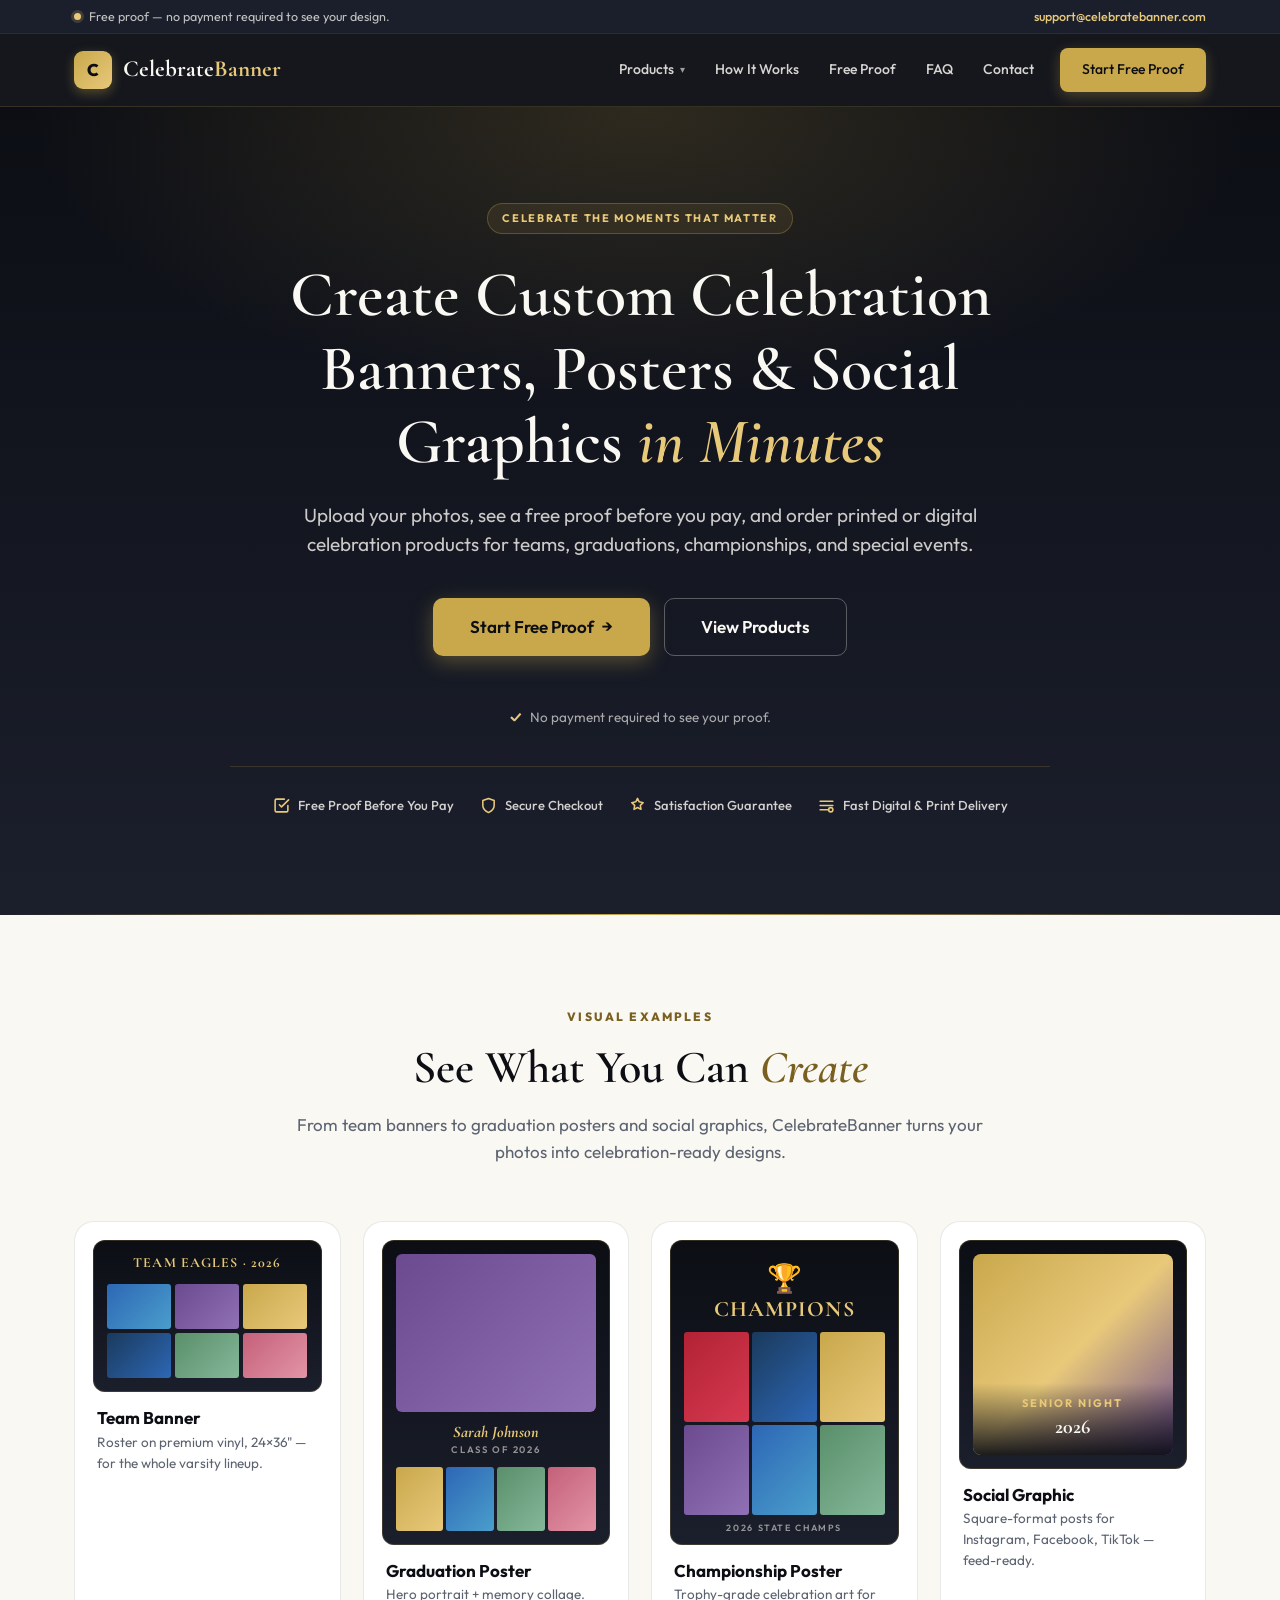
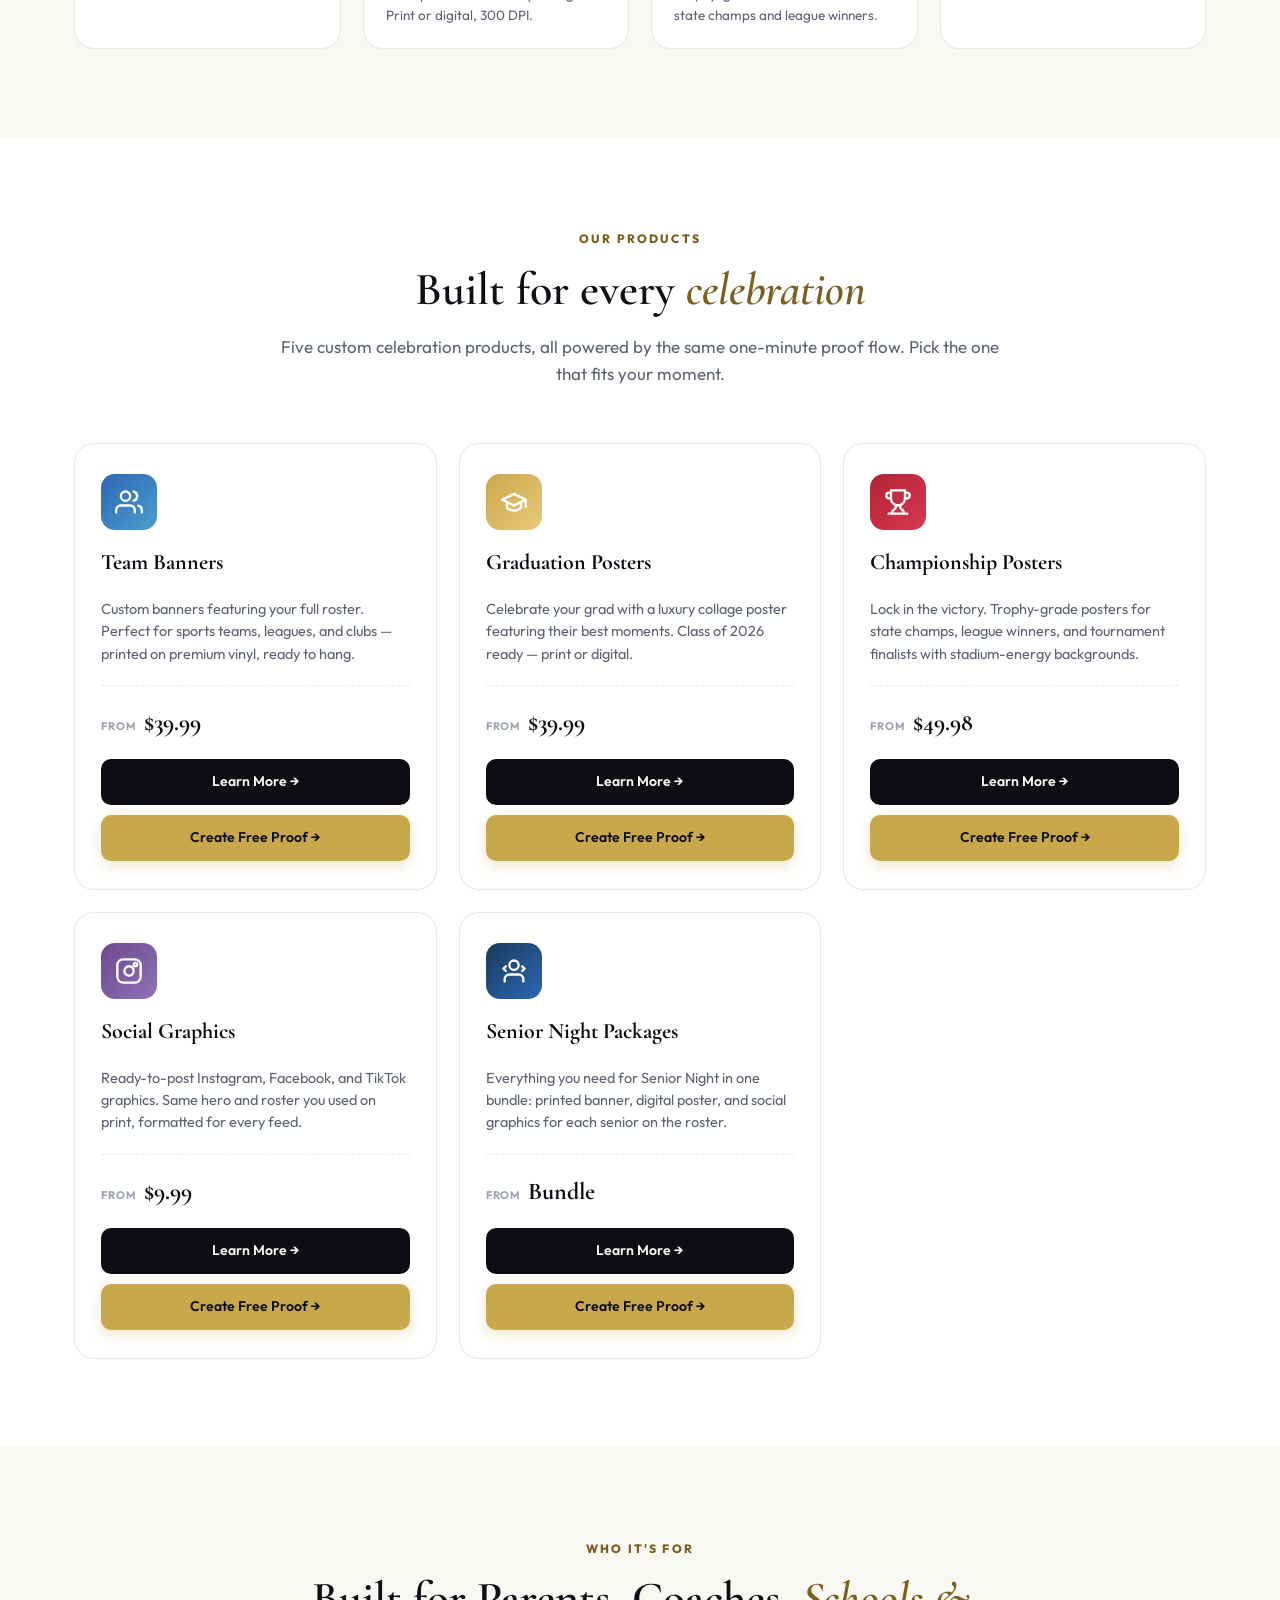
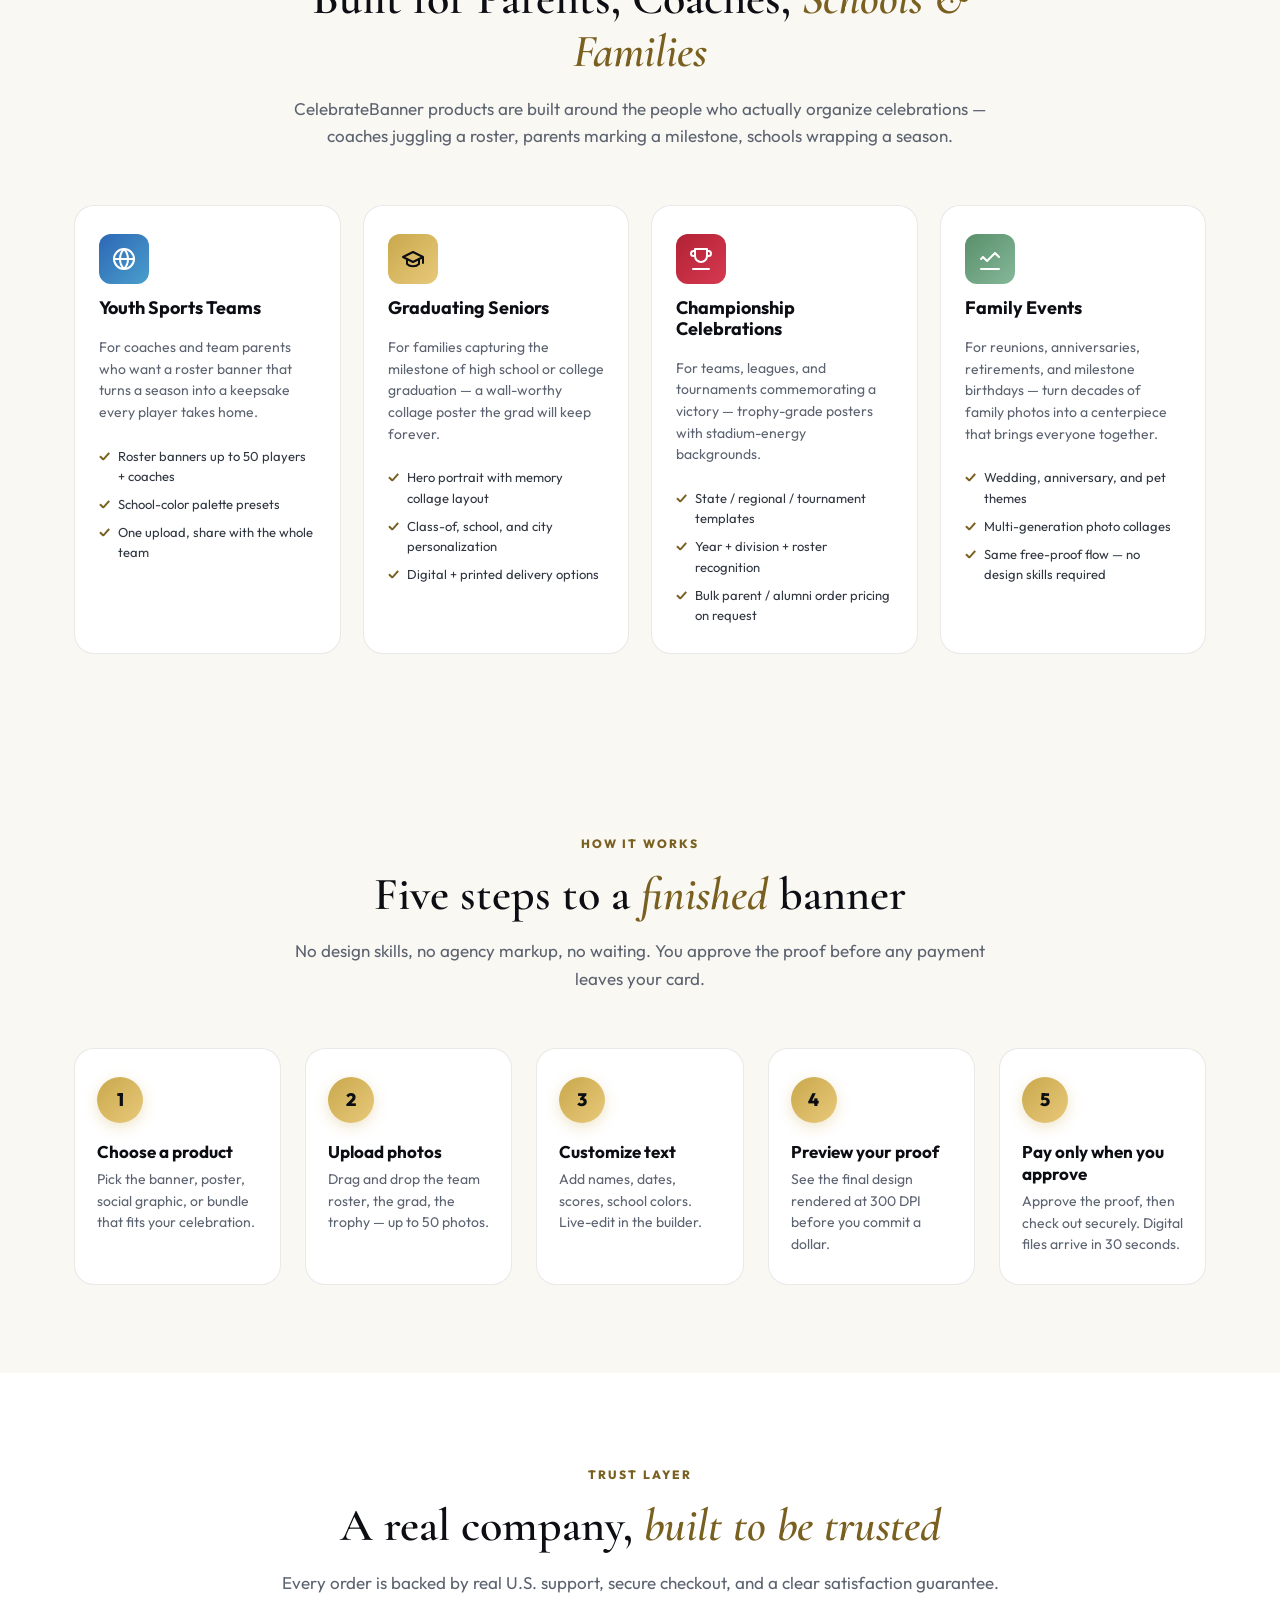
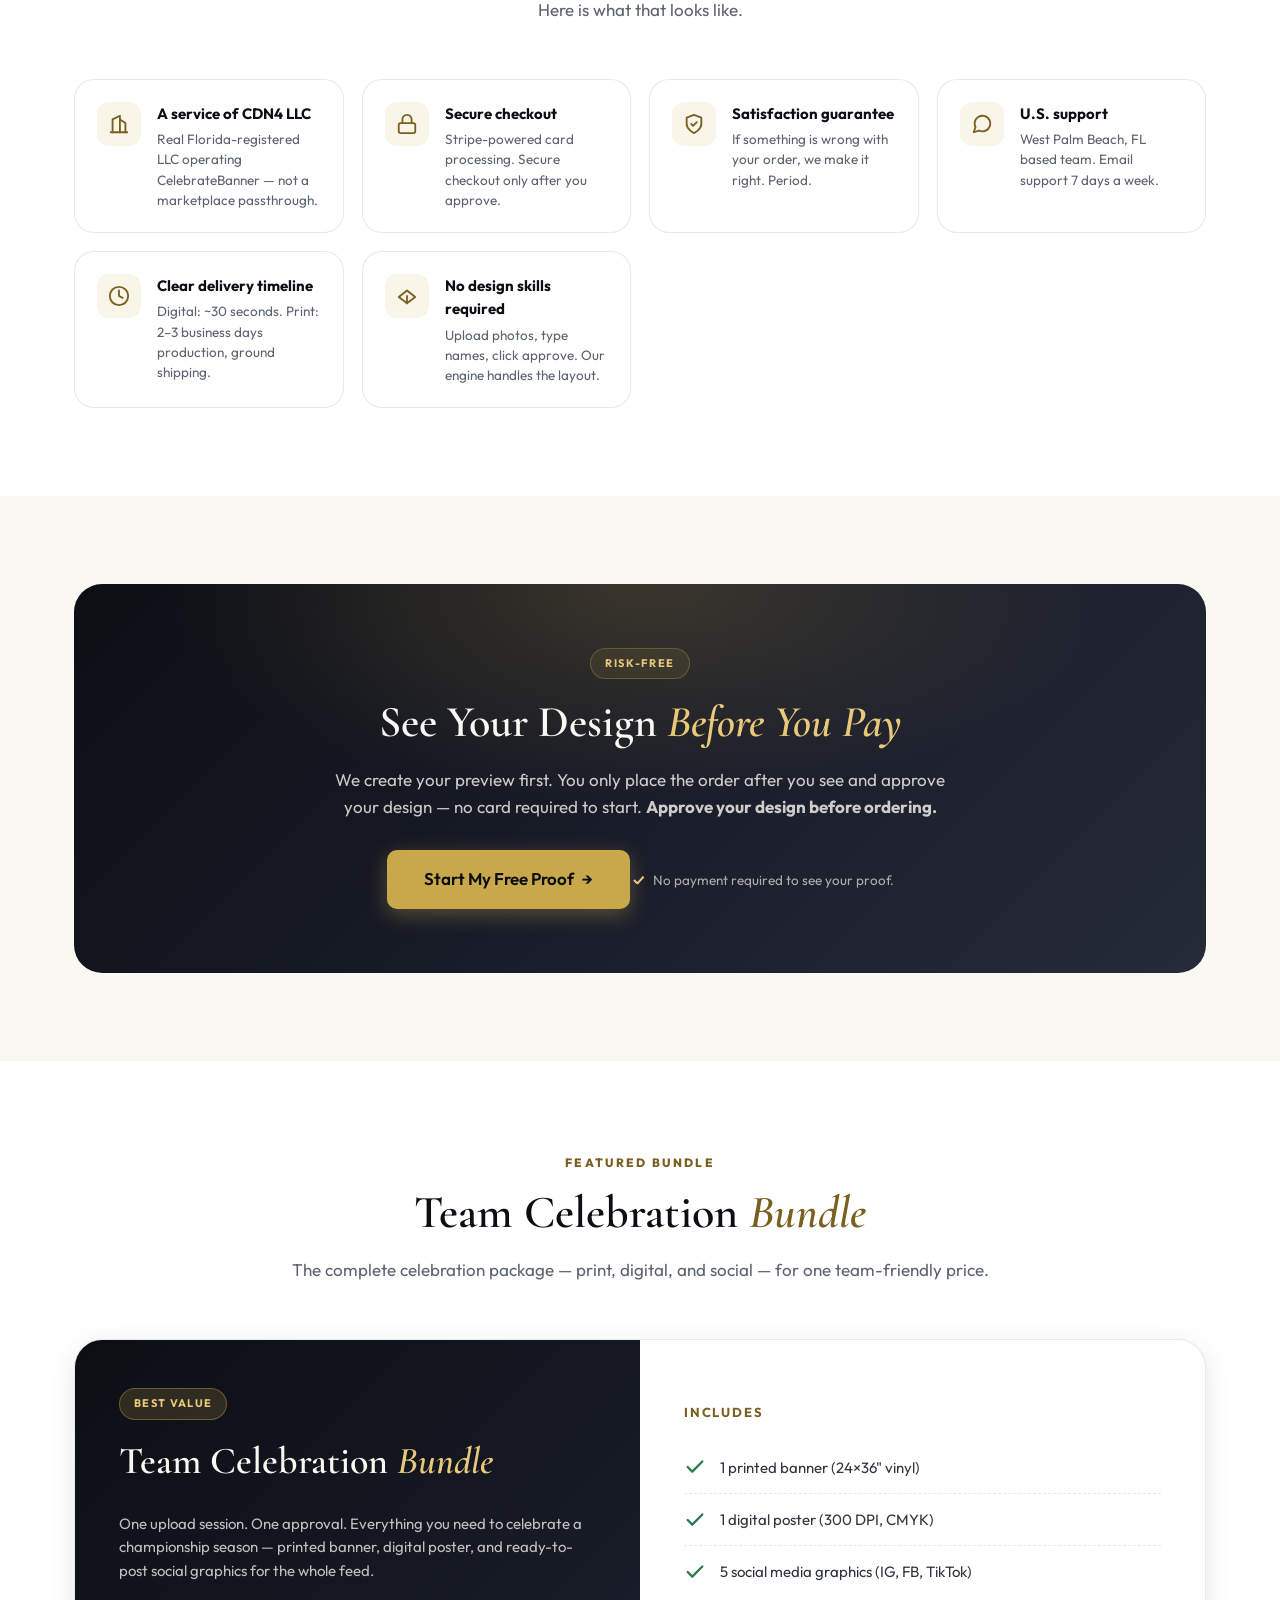
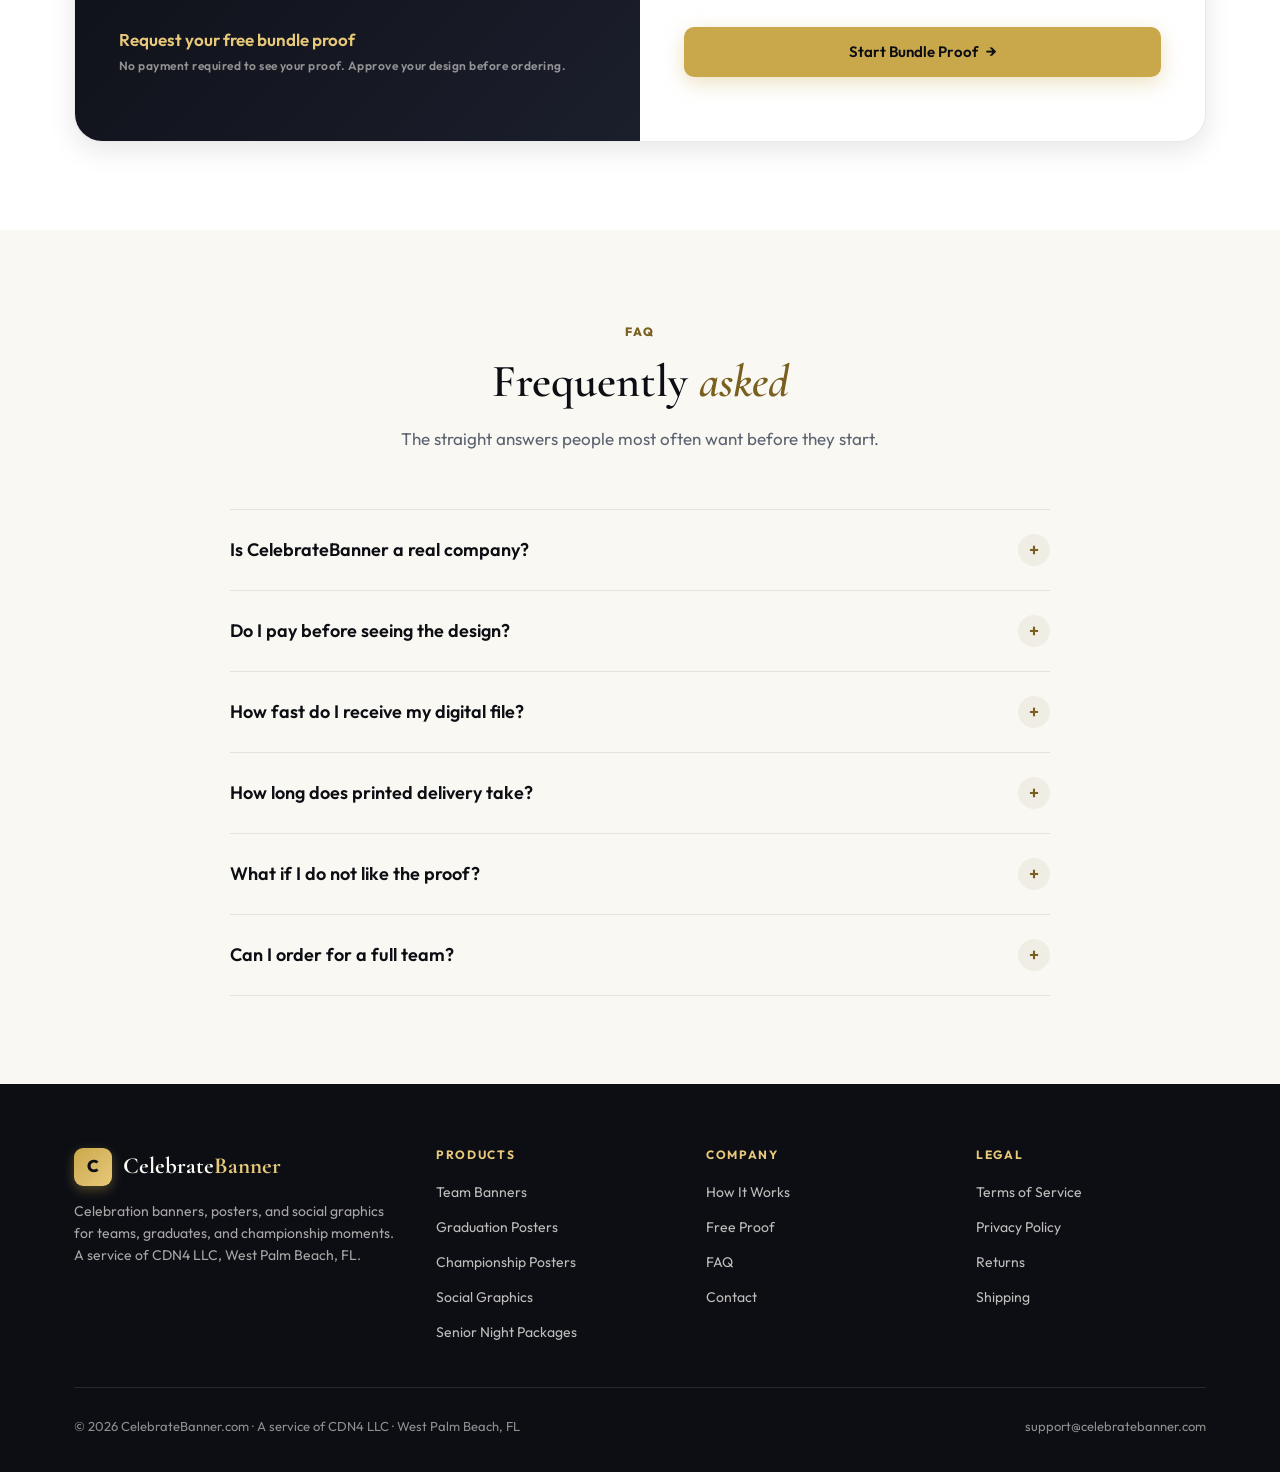
==== commit 83d1e153: "Add CelebrateBanner product pages" ====
--- a/index.html
+++ b/index.html
@@ -128,12 +128,17 @@
 .product-icon-social { background: linear-gradient(135deg, #6B4A8F, #9171B5); }
 .product-icon-senior { background: linear-gradient(135deg, #1A3A5C, #2D67B5); }
 .product-name { font-size: 22px; font-weight: 700; margin-bottom: 8px; color: var(--text); }
+.product-name a { color: inherit; transition: 0.18s; }
+.product-name a:hover { color: var(--gold-dark); }
 .product-desc { color: var(--muted); font-size: 14.5px; line-height: 1.55; margin-bottom: 20px; flex: 1; }
 .product-meta { display: flex; align-items: baseline; gap: 8px; margin-bottom: 18px; padding-top: 18px; border-top: 1px dashed var(--border); }
 .product-price-label { font-size: 11px; font-weight: 700; letter-spacing: 0.08em; text-transform: uppercase; color: var(--light); }
 .product-price { font-family: 'Cormorant Garamond', serif; font-size: 24px; font-weight: 700; color: var(--text); }
 .product-cta { display: inline-flex; align-items: center; gap: 6px; padding: 12px 18px; background: var(--obsidian); color: var(--ivory); border-radius: 10px; font-size: 14px; font-weight: 600; transition: 0.18s; text-align: center; justify-content: center; }
-.product-cta:hover { background: var(--gold); color: var(--obsidian); }
+.product-cta:hover { background: var(--obsidian2); color: var(--gold2); }
+.product-cta-primary { background: var(--gold) !important; color: var(--obsidian) !important; box-shadow: 0 4px 14px rgba(201,168,76,0.30); }
+.product-cta-primary:hover { background: var(--gold2) !important; color: var(--obsidian) !important; box-shadow: 0 6px 20px rgba(201,168,76,0.45); transform: translateY(-1px); }
+.product-card .product-cta + .product-cta { margin-top: 10px; }
 
 /* ── HOW IT WORKS ────────────────────────────────────────────────────────── */
 .steps { display: grid; grid-template-columns: repeat(auto-fit, minmax(190px, 1fr)); gap: 24px; counter-reset: step; }
@@ -310,11 +315,11 @@
       <div class="nav-dropdown">
         <button class="nav-item" aria-haspopup="true" aria-expanded="false">Products <span class="dd-arrow">▾</span></button>
         <div class="nav-dropdown-menu" role="menu">
-          <a href="#products" role="menuitem">Team Banners</a>
-          <a href="#products" role="menuitem">Graduation Posters</a>
-          <a href="#products" role="menuitem">Championship Posters</a>
-          <a href="#products" role="menuitem">Social Graphics</a>
-          <a href="#products" role="menuitem">Senior Night Packages</a>
+          <a href="/team-banners.html" role="menuitem">Team Banners</a>
+          <a href="/graduation-posters.html" role="menuitem">Graduation Posters</a>
+          <a href="/championship-posters.html" role="menuitem">Championship Posters</a>
+          <a href="/social-graphics.html" role="menuitem">Social Graphics</a>
+          <a href="/senior-night-packages.html" role="menuitem">Senior Night Packages</a>
         </div>
       </div>
       <a href="#how-it-works">How It Works</a>
@@ -427,57 +432,62 @@
     <div class="products-grid">
       <article class="product-card">
         <div class="product-icon product-icon-team"><svg viewBox="0 0 24 24" fill="none" stroke="currentColor" stroke-width="2" stroke-linecap="round" stroke-linejoin="round"><path d="M17 21v-2a4 4 0 0 0-4-4H5a4 4 0 0 0-4 4v2"/><circle cx="9" cy="7" r="4"/><path d="M23 21v-2a4 4 0 0 0-3-3.87"/><path d="M16 3.13a4 4 0 0 1 0 7.75"/></svg></div>
-        <h3 class="product-name">Team Banners</h3>
+        <h3 class="product-name"><a href="/team-banners.html">Team Banners</a></h3>
         <p class="product-desc">Custom banners featuring your full roster. Perfect for sports teams, leagues, and clubs — printed on premium vinyl, ready to hang.</p>
         <div class="product-meta">
           <span class="product-price-label">From</span>
           <span class="product-price">$39.99</span>
         </div>
-        <a href="https://app.celebratebanner.com/index.html" class="product-cta">Create Free Proof →</a>
+        <a href="/team-banners.html" class="product-cta">Learn More →</a>
+        <a href="https://app.celebratebanner.com/index.html" class="product-cta product-cta-primary">Create Free Proof →</a>
       </article>
 
       <article class="product-card">
         <div class="product-icon product-icon-grad"><svg viewBox="0 0 24 24" fill="none" stroke="currentColor" stroke-width="2" stroke-linecap="round" stroke-linejoin="round"><path d="M22 10v6M2 10l10-5 10 5-10 5z"/><path d="M6 12v5c3 3 9 3 12 0v-5"/></svg></div>
-        <h3 class="product-name">Graduation Posters</h3>
+        <h3 class="product-name"><a href="/graduation-posters.html">Graduation Posters</a></h3>
         <p class="product-desc">Celebrate your grad with a luxury collage poster featuring their best moments. Class of 2026 ready — print or digital.</p>
         <div class="product-meta">
           <span class="product-price-label">From</span>
           <span class="product-price">$39.99</span>
         </div>
-        <a href="https://app.celebratebanner.com/index.html" class="product-cta">Create Free Proof →</a>
+        <a href="/graduation-posters.html" class="product-cta">Learn More →</a>
+        <a href="https://app.celebratebanner.com/index.html" class="product-cta product-cta-primary">Create Free Proof →</a>
       </article>
 
       <article class="product-card">
         <div class="product-icon product-icon-champion"><svg viewBox="0 0 24 24" fill="none" stroke="currentColor" stroke-width="2" stroke-linecap="round" stroke-linejoin="round"><path d="M6 9H4.5a2.5 2.5 0 0 1 0-5H6"/><path d="M18 9h1.5a2.5 2.5 0 0 0 0-5H18"/><path d="M4 22h16"/><path d="M10 14.66V17c0 .55-.47.98-.97 1.21C7.85 18.75 7 20.24 7 22"/><path d="M14 14.66V17c0 .55.47.98.97 1.21C16.15 18.75 17 20.24 17 22"/><path d="M18 2H6v7a6 6 0 0 0 12 0V2z"/></svg></div>
-        <h3 class="product-name">Championship Posters</h3>
+        <h3 class="product-name"><a href="/championship-posters.html">Championship Posters</a></h3>
         <p class="product-desc">Lock in the victory. Trophy-grade posters for state champs, league winners, and tournament finalists with stadium-energy backgrounds.</p>
         <div class="product-meta">
           <span class="product-price-label">From</span>
           <span class="product-price">$49.98</span>
         </div>
-        <a href="https://app.celebratebanner.com/index.html" class="product-cta">Create Free Proof →</a>
+        <a href="/championship-posters.html" class="product-cta">Learn More →</a>
+        <a href="https://app.celebratebanner.com/index.html" class="product-cta product-cta-primary">Create Free Proof →</a>
       </article>
 
       <article class="product-card">
         <div class="product-icon product-icon-social"><svg viewBox="0 0 24 24" fill="none" stroke="currentColor" stroke-width="2" stroke-linecap="round" stroke-linejoin="round"><rect x="2" y="2" width="20" height="20" rx="5"/><path d="M16 11.37A4 4 0 1 1 12.63 8 4 4 0 0 1 16 11.37z"/><circle cx="17.5" cy="6.5" r="1.5"/></svg></div>
-        <h3 class="product-name">Social Graphics</h3>
+        <h3 class="product-name"><a href="/social-graphics.html">Social Graphics</a></h3>
         <p class="product-desc">Ready-to-post Instagram, Facebook, and TikTok graphics. Same hero and roster you used on print, formatted for every feed.</p>
         <div class="product-meta">
           <span class="product-price-label">From</span>
           <span class="product-price">$9.99</span>
         </div>
-        <a href="https://app.celebratebanner.com/index.html" class="product-cta">Create Free Proof →</a>
+        <a href="/social-graphics.html" class="product-cta">Learn More →</a>
+        <a href="https://app.celebratebanner.com/index.html" class="product-cta product-cta-primary">Create Free Proof →</a>
       </article>
 
       <article class="product-card">
         <div class="product-icon product-icon-senior"><svg viewBox="0 0 24 24" fill="none" stroke="currentColor" stroke-width="2" stroke-linecap="round" stroke-linejoin="round"><path d="M20 21v-2a4 4 0 0 0-4-4H8a4 4 0 0 0-4 4v2"/><circle cx="12" cy="7" r="4"/><path d="M19 8l2 2-2 2"/><path d="M5 8l-2 2 2 2"/></svg></div>
-        <h3 class="product-name">Senior Night Packages</h3>
+        <h3 class="product-name"><a href="/senior-night-packages.html">Senior Night Packages</a></h3>
         <p class="product-desc">Everything you need for Senior Night in one bundle: printed banner, digital poster, and social graphics for each senior on the roster.</p>
         <div class="product-meta">
           <span class="product-price-label">From</span>
           <span class="product-price">Bundle</span>
         </div>
-        <a href="https://app.celebratebanner.com/index.html" class="product-cta">Create Free Proof →</a>
+        <a href="/senior-night-packages.html" class="product-cta">Learn More →</a>
+        <a href="https://app.celebratebanner.com/index.html" class="product-cta product-cta-primary">Create Free Proof →</a>
       </article>
     </div>
   </div>
@@ -688,11 +698,11 @@
       <div class="footer-col">
         <h4>Products</h4>
         <ul>
-          <li><a href="#products">Team Banners</a></li>
-          <li><a href="#products">Graduation Posters</a></li>
-          <li><a href="#products">Championship Posters</a></li>
-          <li><a href="#products">Social Graphics</a></li>
-          <li><a href="#products">Senior Night Packages</a></li>
+          <li><a href="/team-banners.html">Team Banners</a></li>
+          <li><a href="/graduation-posters.html">Graduation Posters</a></li>
+          <li><a href="/championship-posters.html">Championship Posters</a></li>
+          <li><a href="/social-graphics.html">Social Graphics</a></li>
+          <li><a href="/senior-night-packages.html">Senior Night Packages</a></li>
         </ul>
       </div>
       <div class="footer-col">
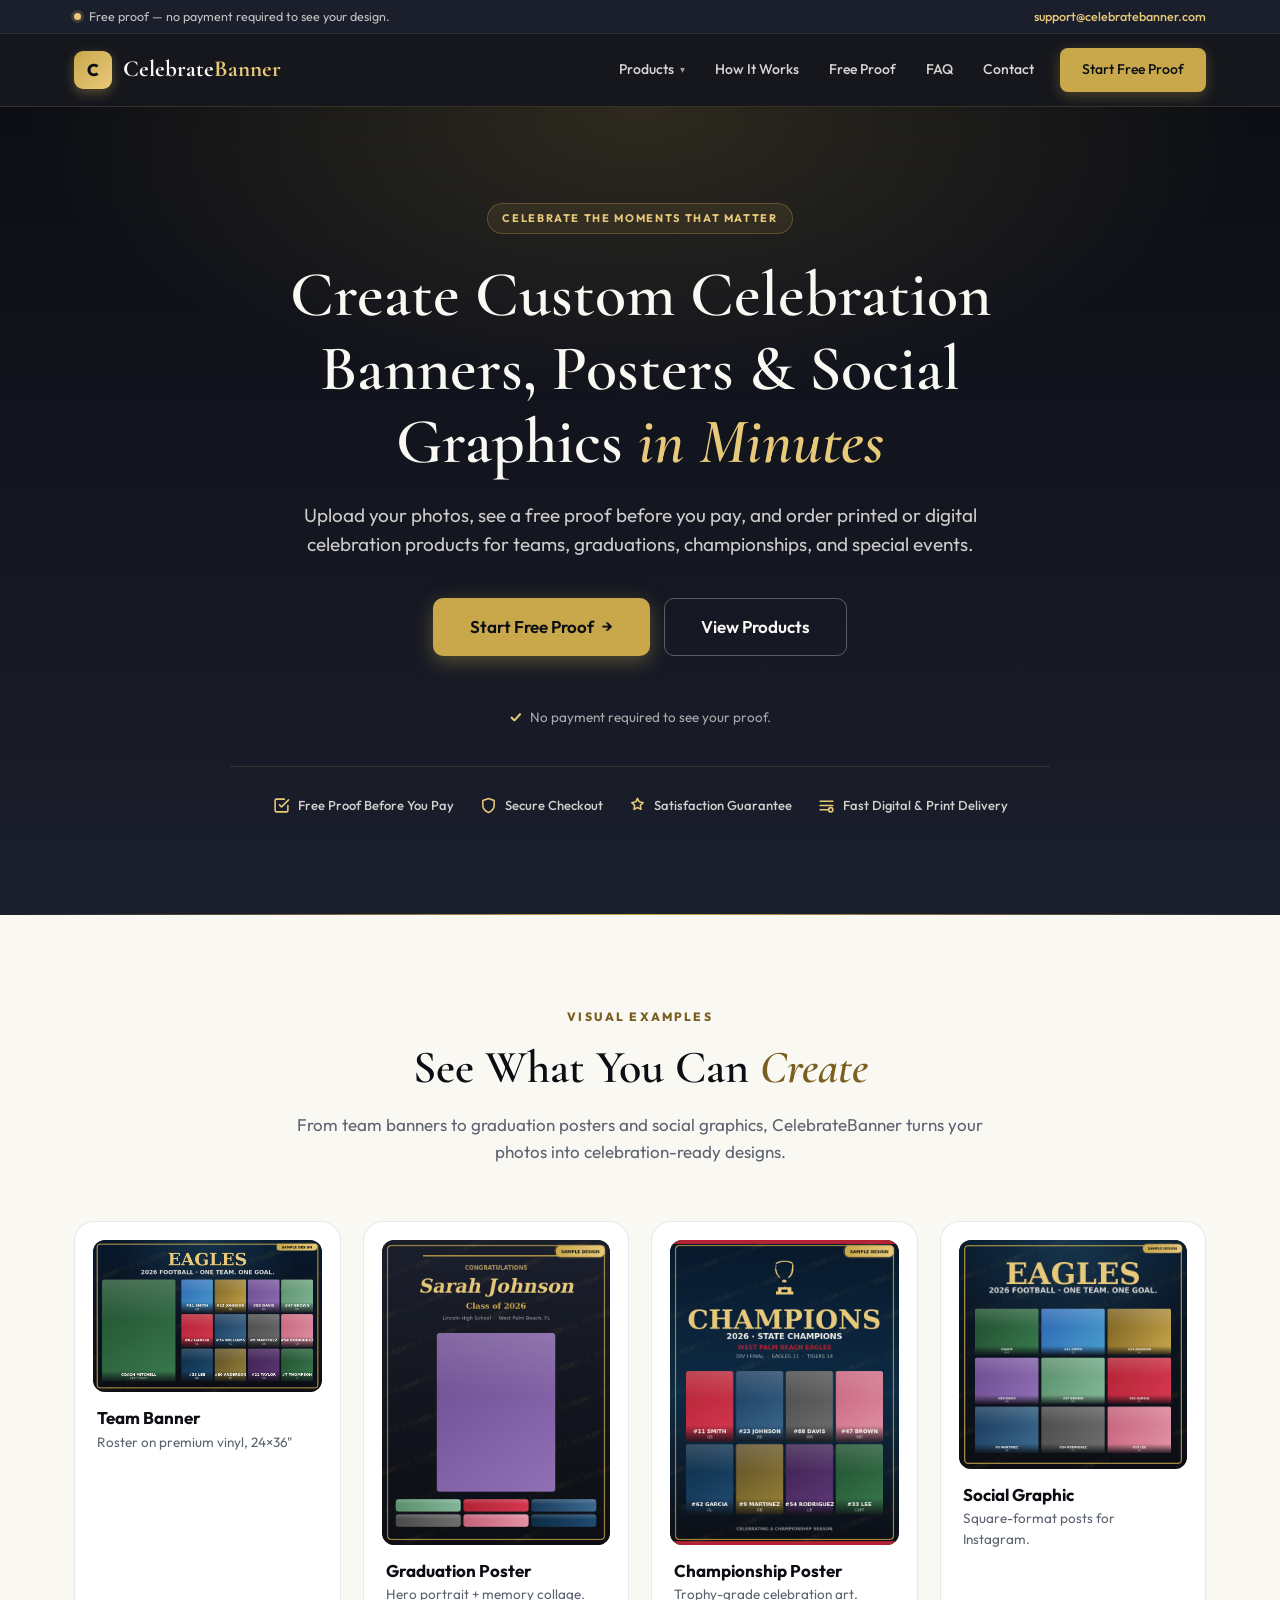
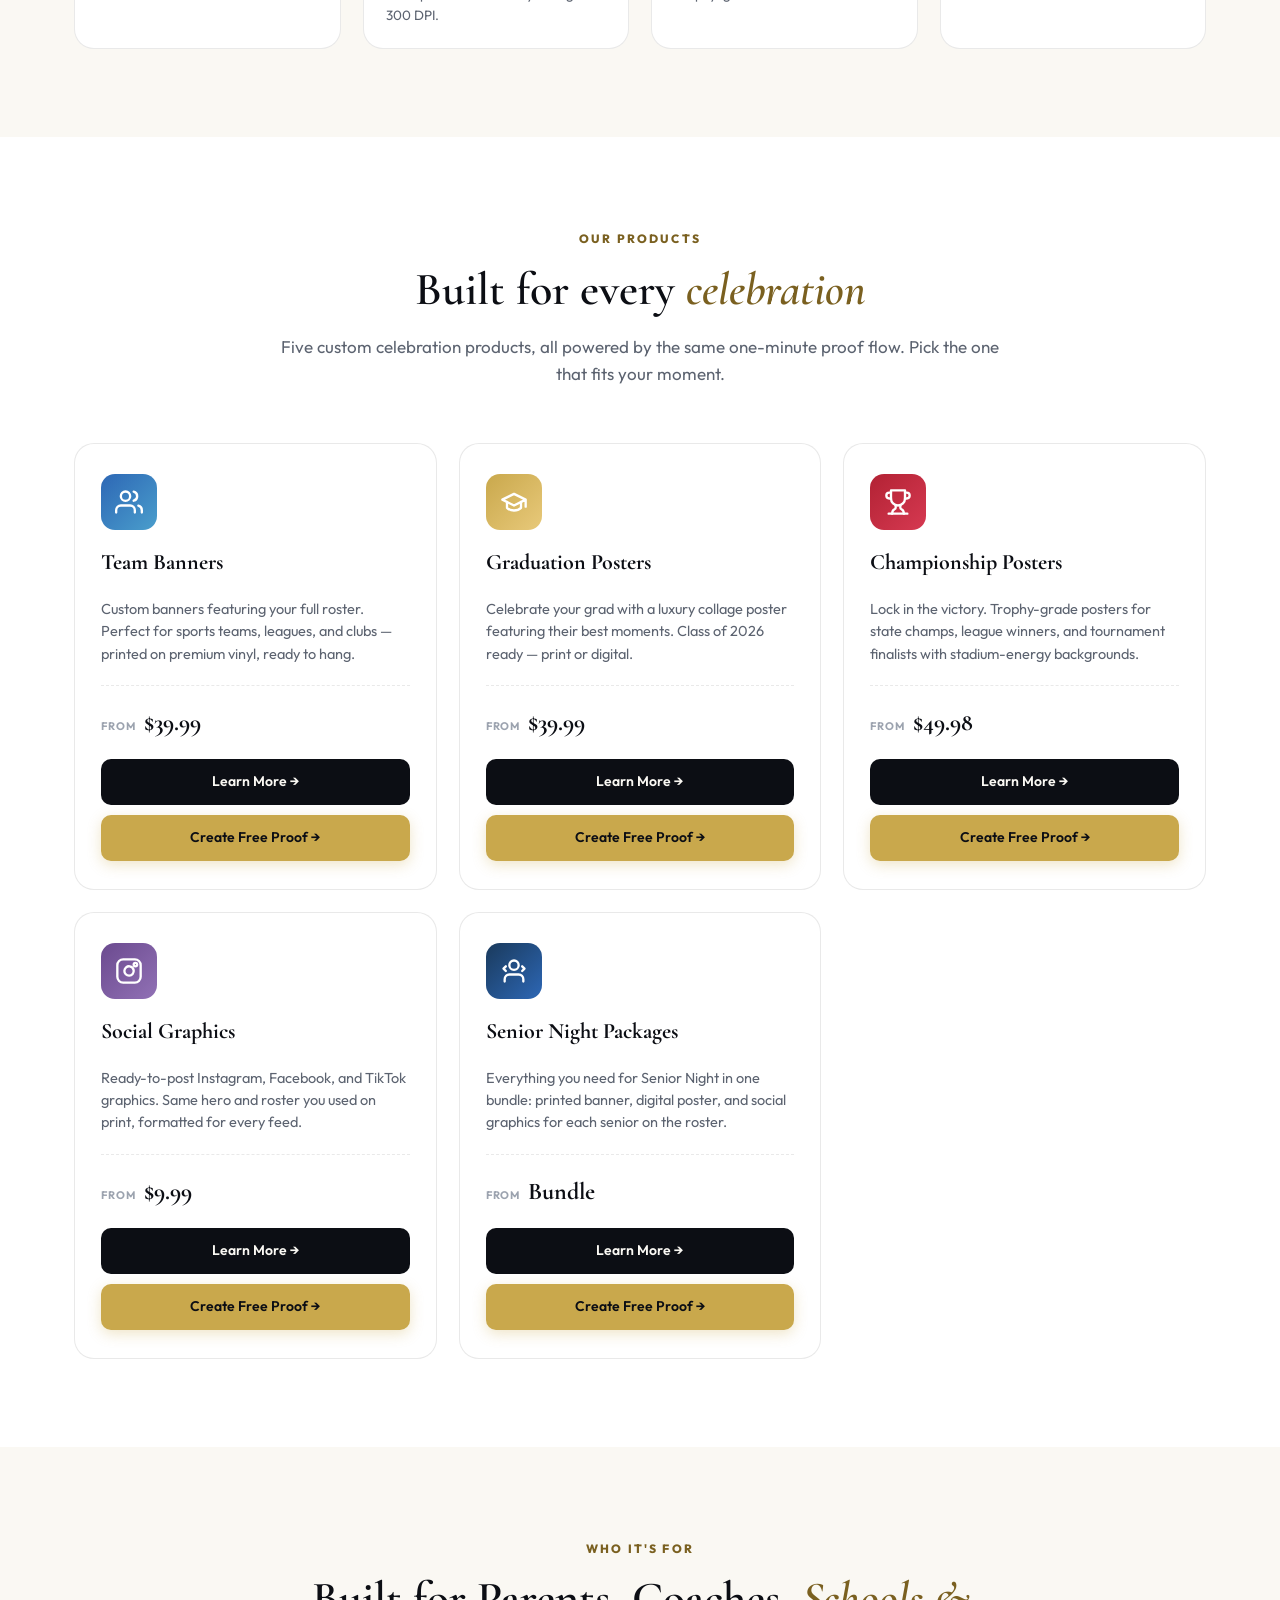
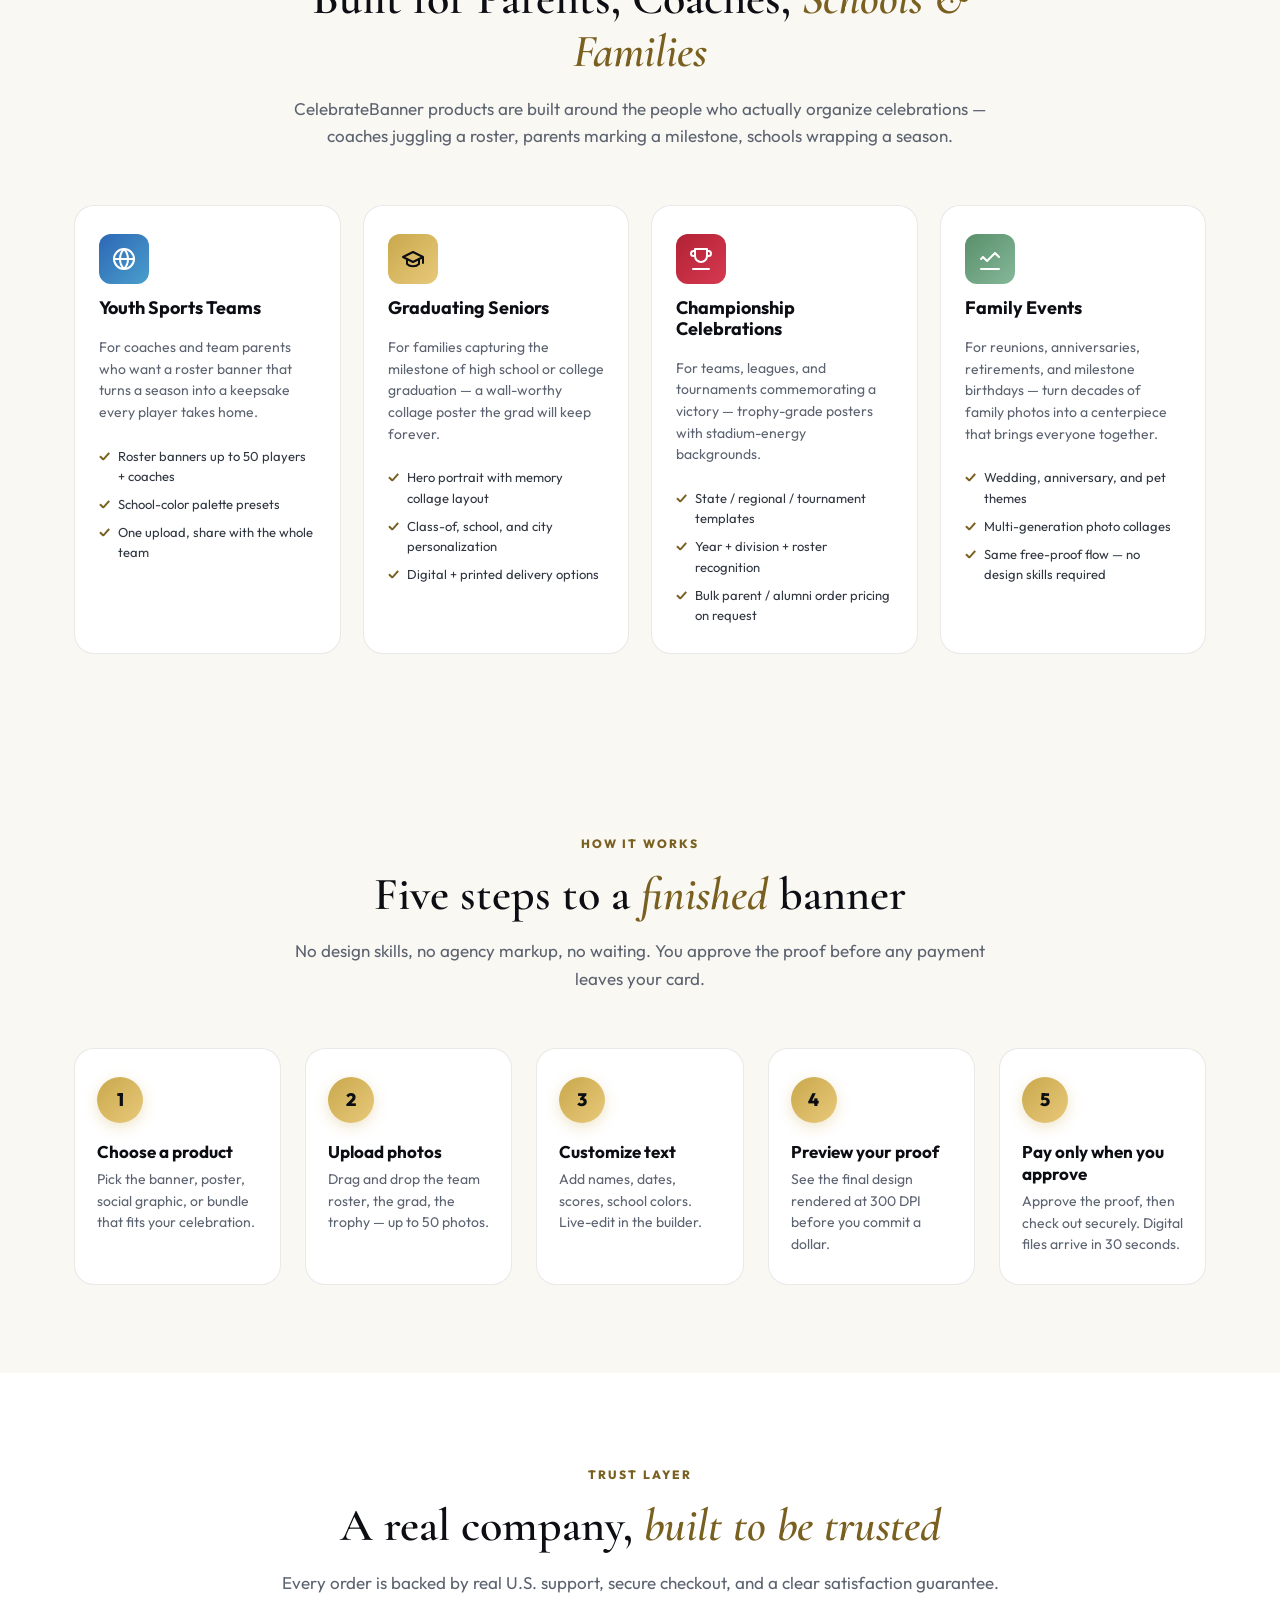
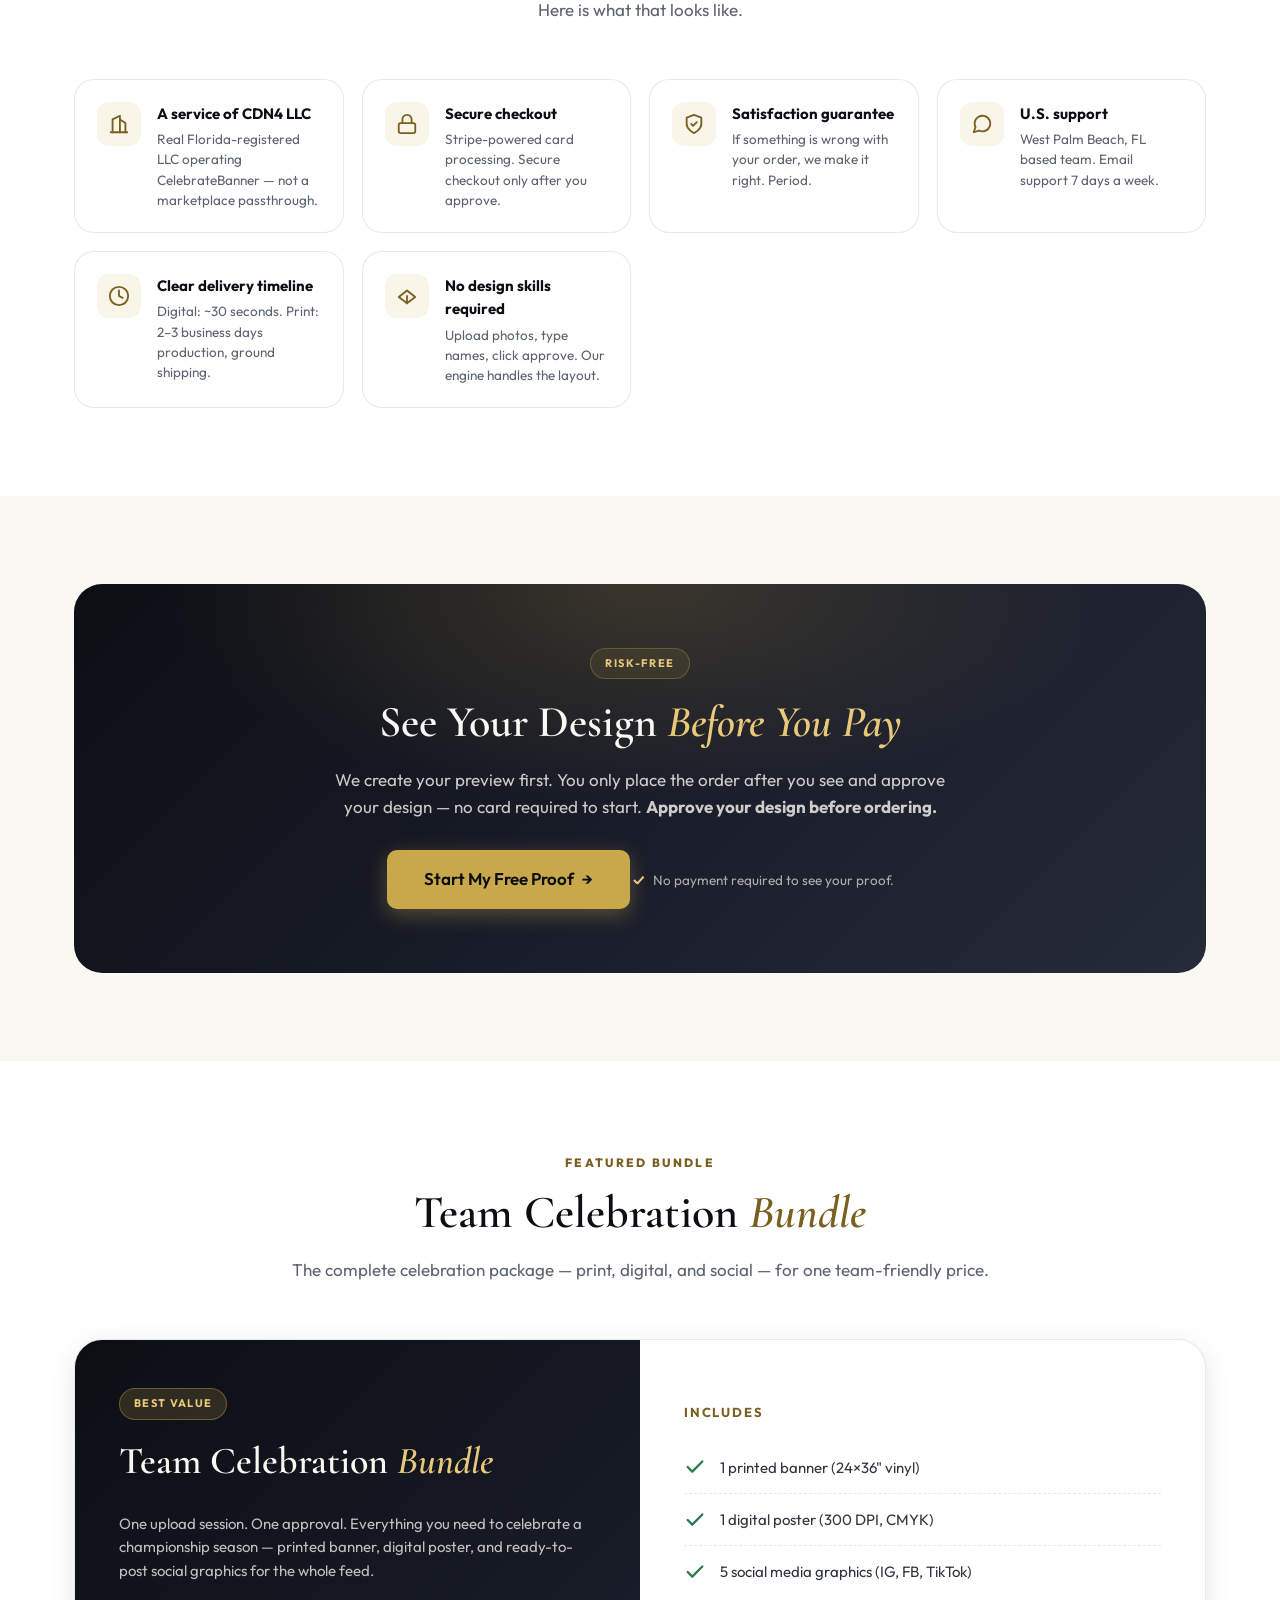
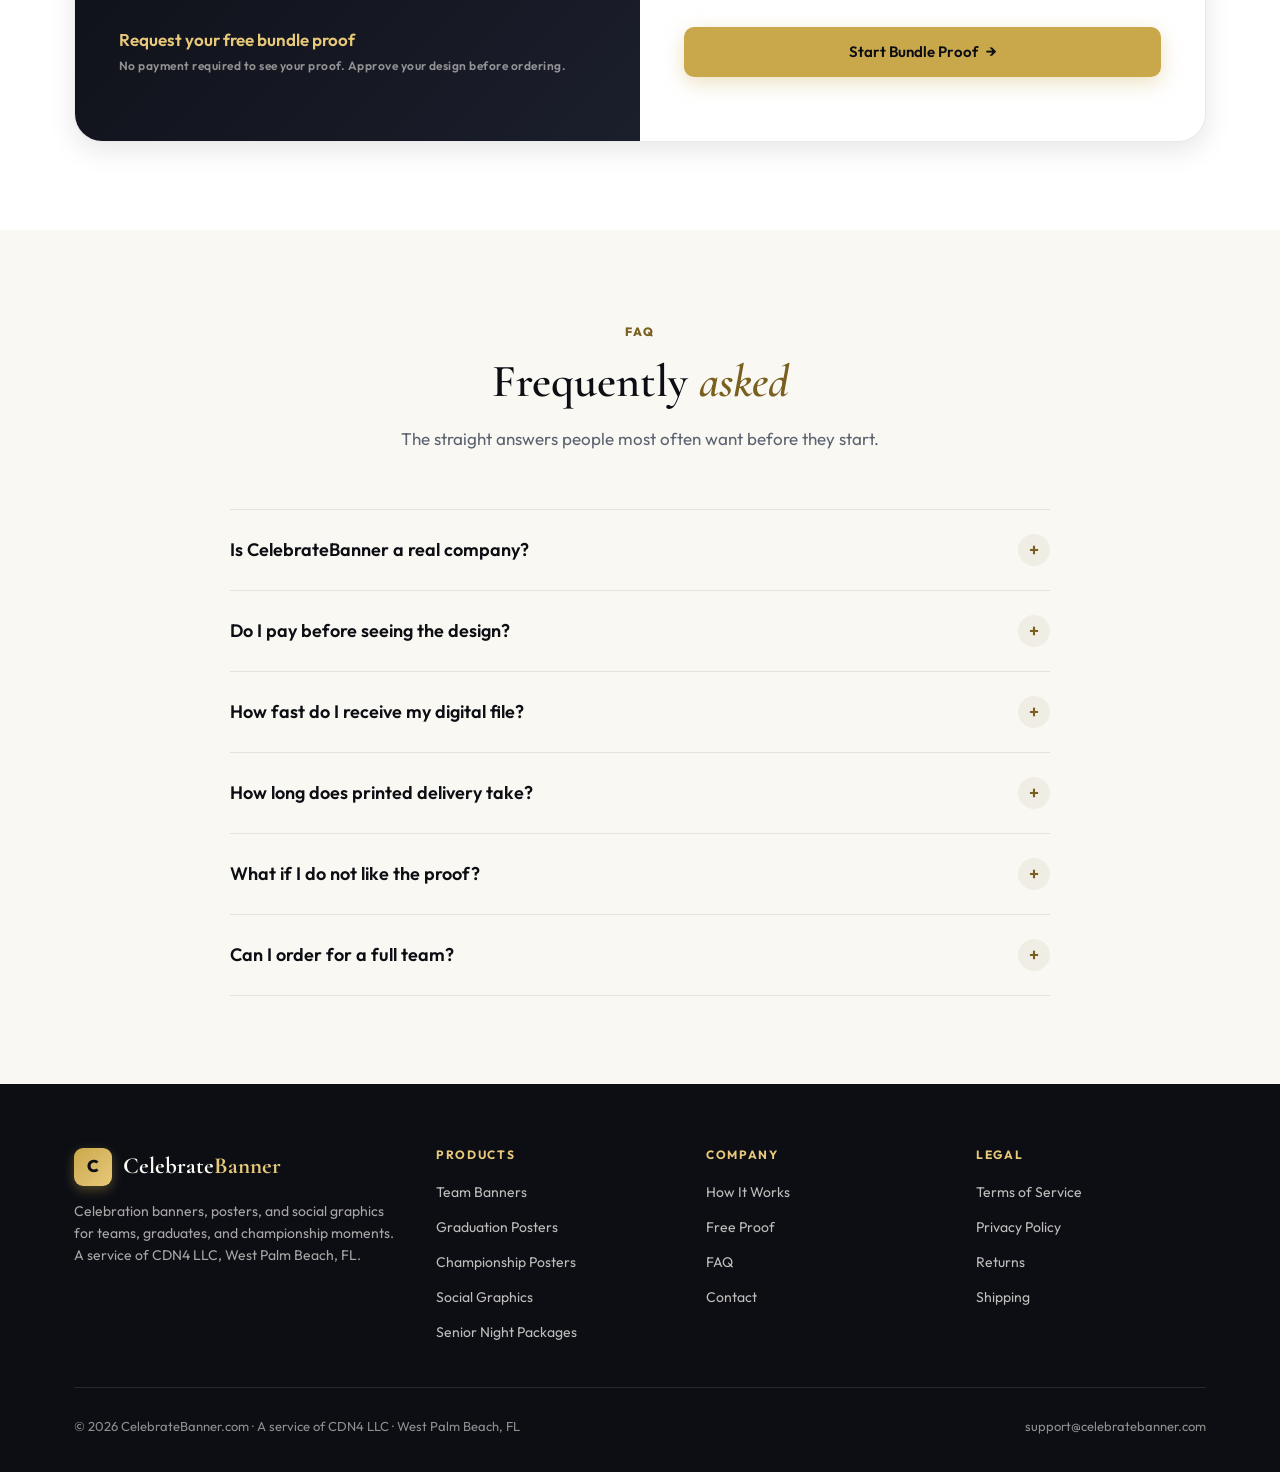
==== commit 3af2390c: "Add showcase examples to product pages" ====
--- a/index.html
+++ b/index.html
@@ -291,6 +291,9 @@
 .reassure-line--dark { color: var(--muted); }
 .reassure-line--dark::before { color: var(--gold-dark); }
 .bundle-price--cta { color: var(--gold2); font-family: 'Outfit', sans-serif; font-style: normal; font-size: 17px; font-weight: 600; }
+
+.example-preview { padding: 0 !important; }
+.example-preview img { width: 100%; height: 100%; object-fit: cover; display: block; border-radius: inherit; }
 </style>
 </head>
 <body>
@@ -361,61 +364,28 @@
     </div>
     <div class="examples-grid">
       <article class="example-card">
-        <div class="example-preview example-preview--team" aria-hidden="true">
-          <div class="ex-team-title">TEAM EAGLES · 2026</div>
-          <div class="ex-grid-team">
-            <div class="ex-cell" style="background:linear-gradient(135deg,#2D67B5,#4A9ECC)"></div>
-            <div class="ex-cell" style="background:linear-gradient(135deg,#6B4A8F,#9171B5)"></div>
-            <div class="ex-cell" style="background:linear-gradient(135deg,#C9A84C,#E8C97A)"></div>
-            <div class="ex-cell" style="background:linear-gradient(135deg,#1A3A5C,#2D67B5)"></div>
-            <div class="ex-cell" style="background:linear-gradient(135deg,#5A8F6A,#84B89A)"></div>
-            <div class="ex-cell" style="background:linear-gradient(135deg,#C4617A,#E394A6)"></div>
-          </div>
-        </div>
-        <div class="example-meta"><h3>Team Banner</h3><p>Roster on premium vinyl, 24×36" — for the whole varsity lineup.</p></div>
-      </article>
-
+        <div class="example-preview example-preview--team">
+          <img src="/assets/showcase/team-eagles-hero.png" alt="Team Eagles football banner sample design — landscape layout with coach photo and 12-player roster grid, gold inner frame, "SAMPLE DESIGN" badge top-right" loading="lazy">
+        </div>
+        <div class="example-meta"><h3>Team Banner</h3><p>Roster on premium vinyl, 24×36"</p></div>
+      </article>
       <article class="example-card">
-        <div class="example-preview example-preview--grad" aria-hidden="true">
-          <div class="ex-grad-hero"></div>
-          <div class="ex-grad-name">Sarah Johnson</div>
-          <div class="ex-grad-class">CLASS OF 2026</div>
-          <div class="ex-grad-collage">
-            <div class="ex-cell" style="background:linear-gradient(135deg,#C9A84C,#E8C97A)"></div>
-            <div class="ex-cell" style="background:linear-gradient(135deg,#2D67B5,#4A9ECC)"></div>
-            <div class="ex-cell" style="background:linear-gradient(135deg,#5A8F6A,#84B89A)"></div>
-            <div class="ex-cell" style="background:linear-gradient(135deg,#C4617A,#E394A6)"></div>
-          </div>
-        </div>
-        <div class="example-meta"><h3>Graduation Poster</h3><p>Hero portrait + memory collage. Print or digital, 300 DPI.</p></div>
-      </article>
-
+        <div class="example-preview example-preview--grad">
+          <img src="/assets/showcase/sarah-johnson-grad-hero.png" alt="Sarah Johnson graduation poster sample design — portrait layout with "Class of 2026" headline, hero portrait, and 6-cell memory collage, "SAMPLE DESIGN" badge" loading="lazy">
+        </div>
+        <div class="example-meta"><h3>Graduation Poster</h3><p>Hero portrait + memory collage. 300 DPI.</p></div>
+      </article>
       <article class="example-card">
-        <div class="example-preview example-preview--champ" aria-hidden="true">
-          <div class="ex-champ-trophy">🏆</div>
-          <div class="ex-champ-headline">CHAMPIONS</div>
-          <div class="ex-champ-collage">
-            <div class="ex-cell" style="background:linear-gradient(135deg,#B22234,#D63951)"></div>
-            <div class="ex-cell" style="background:linear-gradient(135deg,#1A3A5C,#2D67B5)"></div>
-            <div class="ex-cell" style="background:linear-gradient(135deg,#C9A84C,#E8C97A)"></div>
-            <div class="ex-cell" style="background:linear-gradient(135deg,#6B4A8F,#9171B5)"></div>
-            <div class="ex-cell" style="background:linear-gradient(135deg,#2D67B5,#4A9ECC)"></div>
-            <div class="ex-cell" style="background:linear-gradient(135deg,#5A8F6A,#84B89A)"></div>
-          </div>
-          <div class="ex-champ-tag">2026 STATE CHAMPS</div>
-        </div>
-        <div class="example-meta"><h3>Championship Poster</h3><p>Trophy-grade celebration art for state champs and league winners.</p></div>
-      </article>
-
+        <div class="example-preview example-preview--champ">
+          <img src="/assets/showcase/2026-state-champs-hero.png" alt="2026 State Champions poster sample design — portrait layout with trophy, "CHAMPIONS" headline, team name, and 4×2 roster grid, "SAMPLE DESIGN" badge" loading="lazy">
+        </div>
+        <div class="example-meta"><h3>Championship Poster</h3><p>Trophy-grade celebration art.</p></div>
+      </article>
       <article class="example-card">
-        <div class="example-preview example-preview--social" aria-hidden="true">
-          <div class="ex-social-photo"></div>
-          <div class="ex-social-overlay">
-            <div class="ex-social-tag">SENIOR NIGHT</div>
-            <div class="ex-social-year">2026</div>
-          </div>
-        </div>
-        <div class="example-meta"><h3>Social Graphic</h3><p>Square-format posts for Instagram, Facebook, TikTok — feed-ready.</p></div>
+        <div class="example-preview example-preview--social">
+          <img src="/assets/showcase/team-eagles-social.png" alt="Team Eagles social graphic sample design — 1:1 Instagram-ready square with 3×3 roster grid, "SAMPLE DESIGN" badge" loading="lazy">
+        </div>
+        <div class="example-meta"><h3>Social Graphic</h3><p>Square-format posts for Instagram.</p></div>
       </article>
     </div>
   </div>
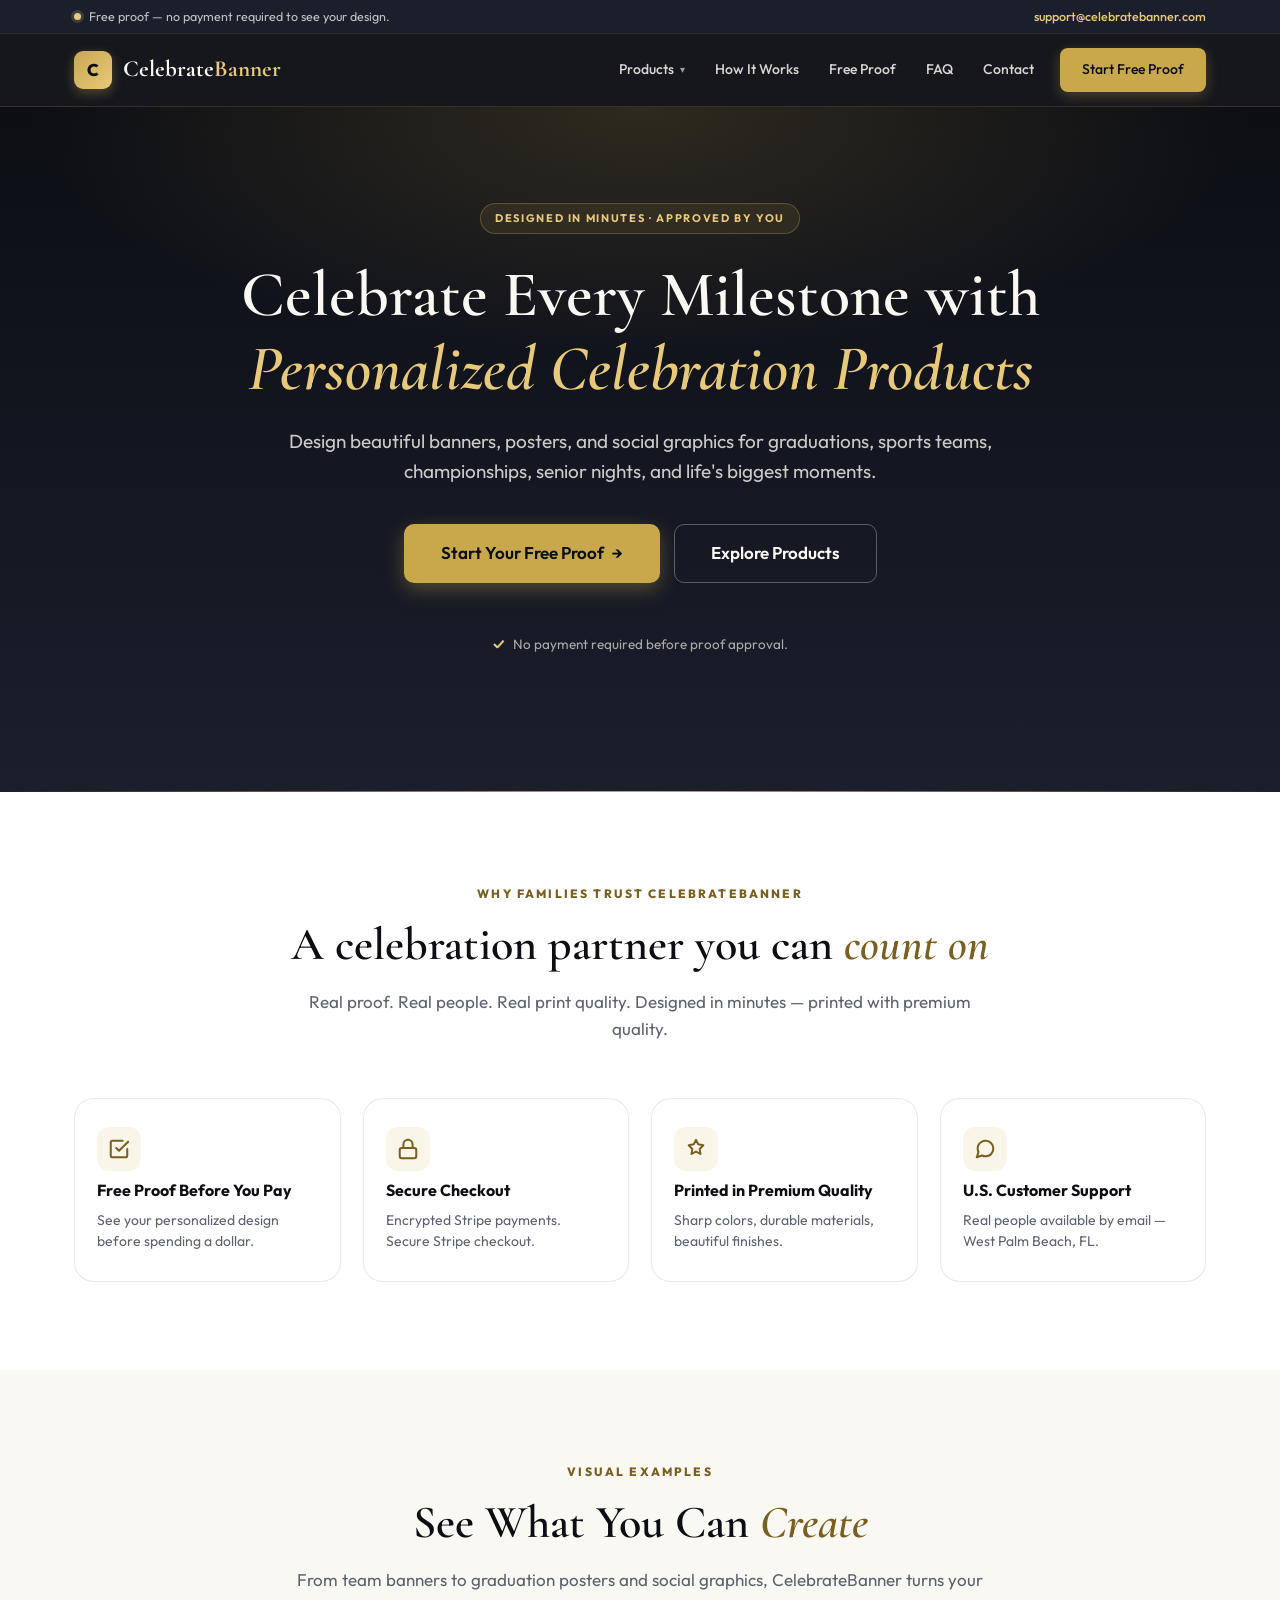
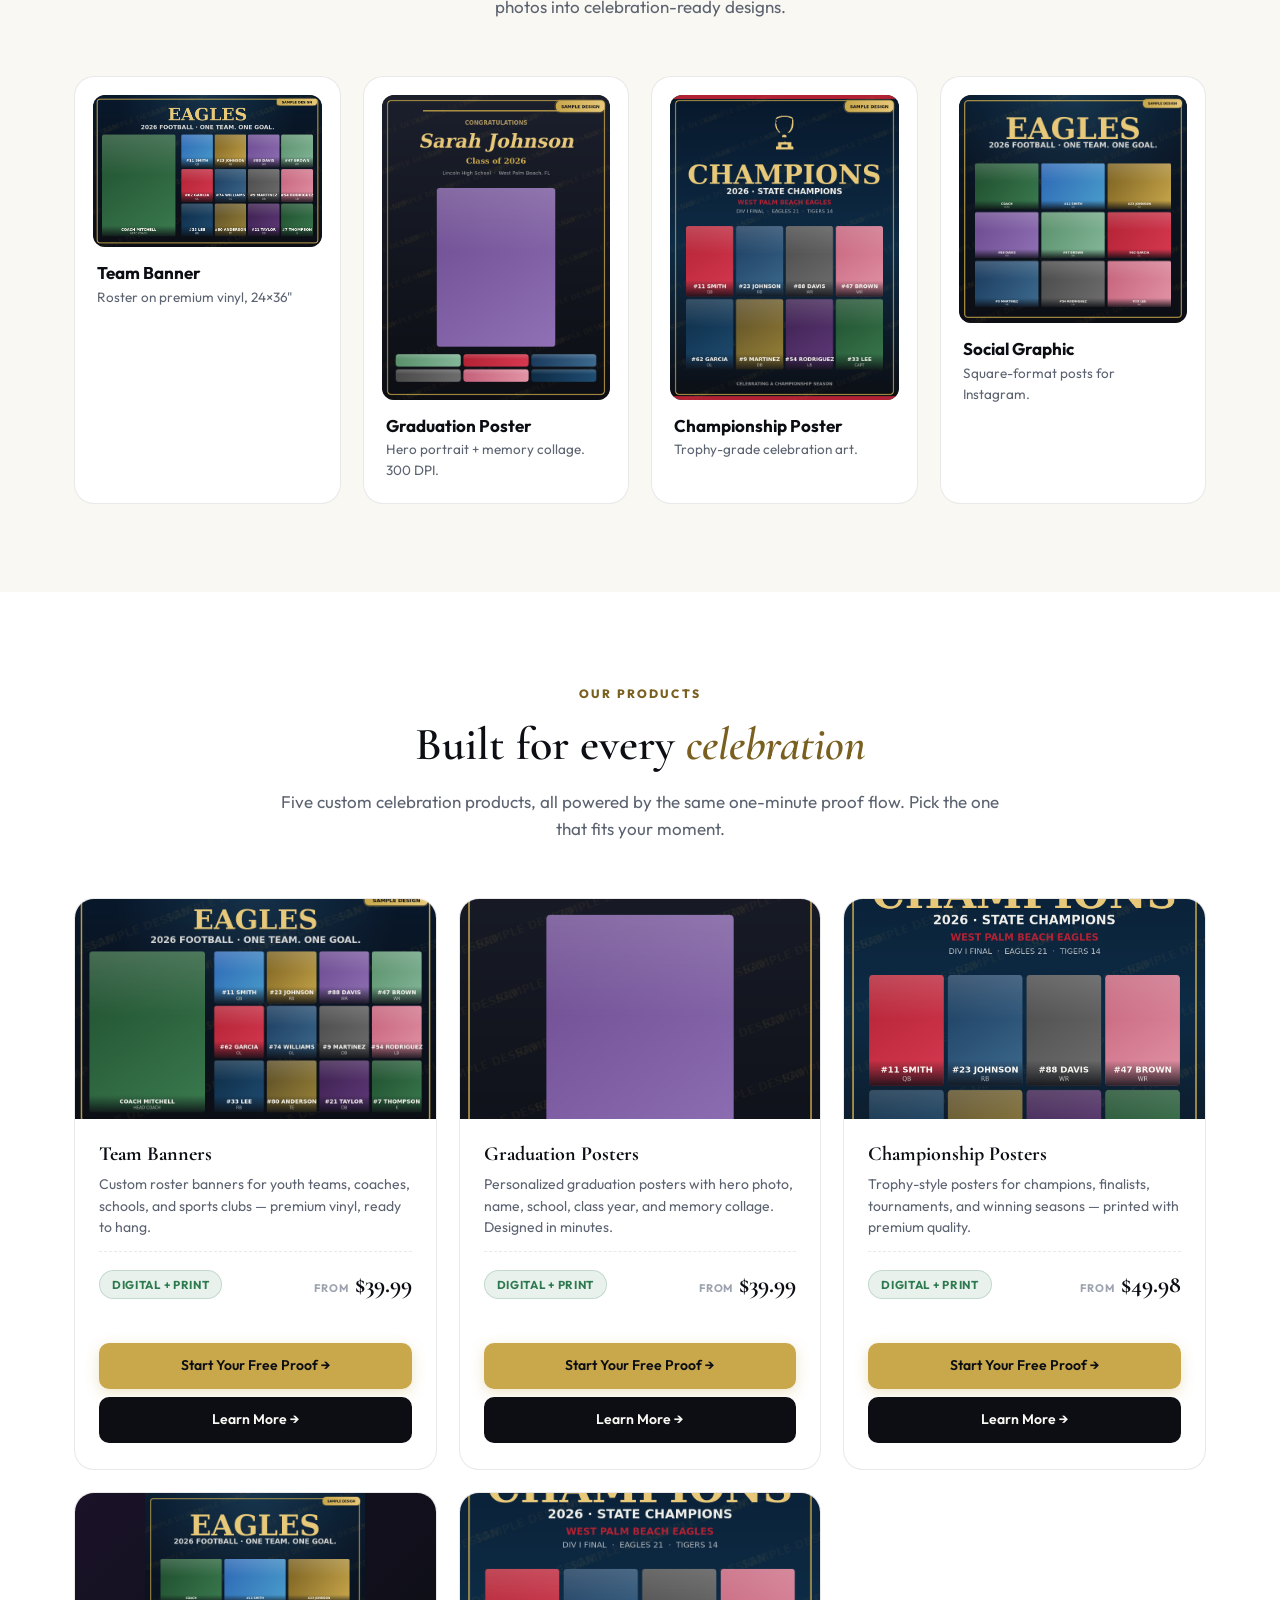
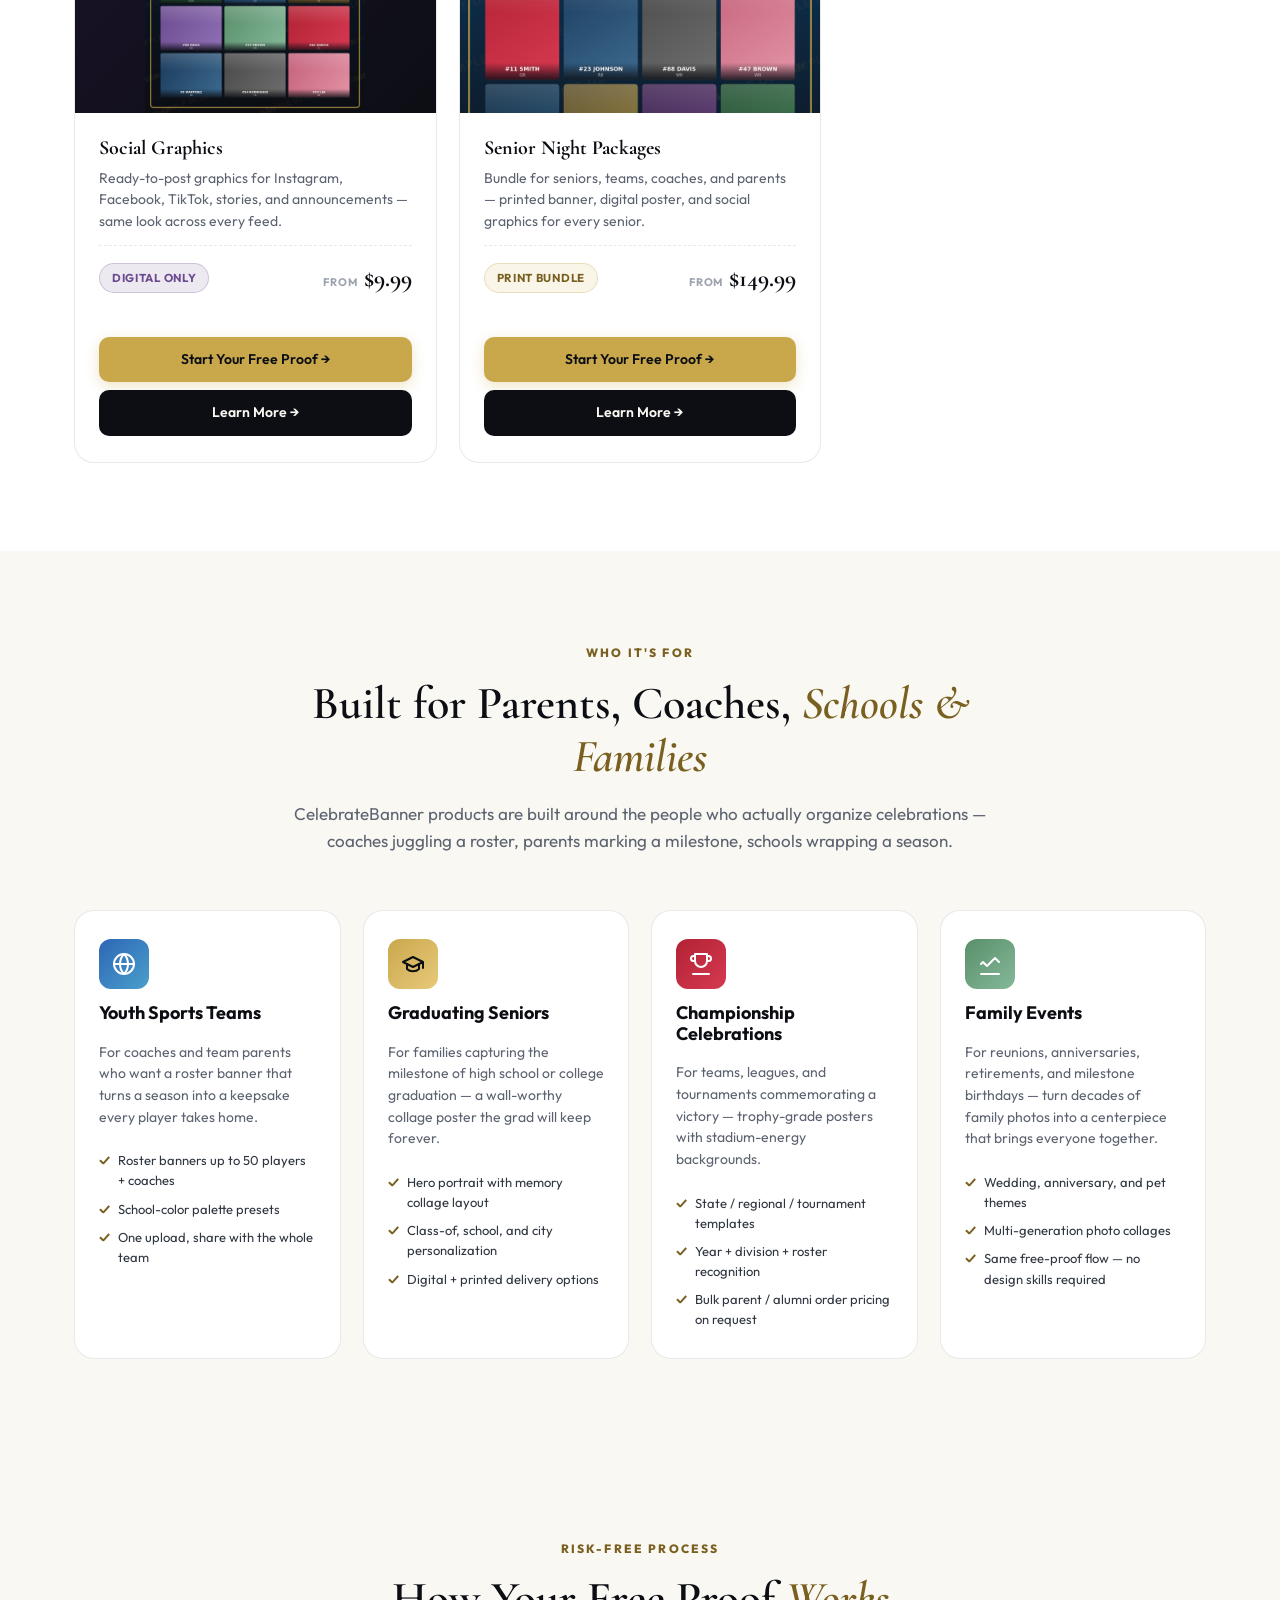
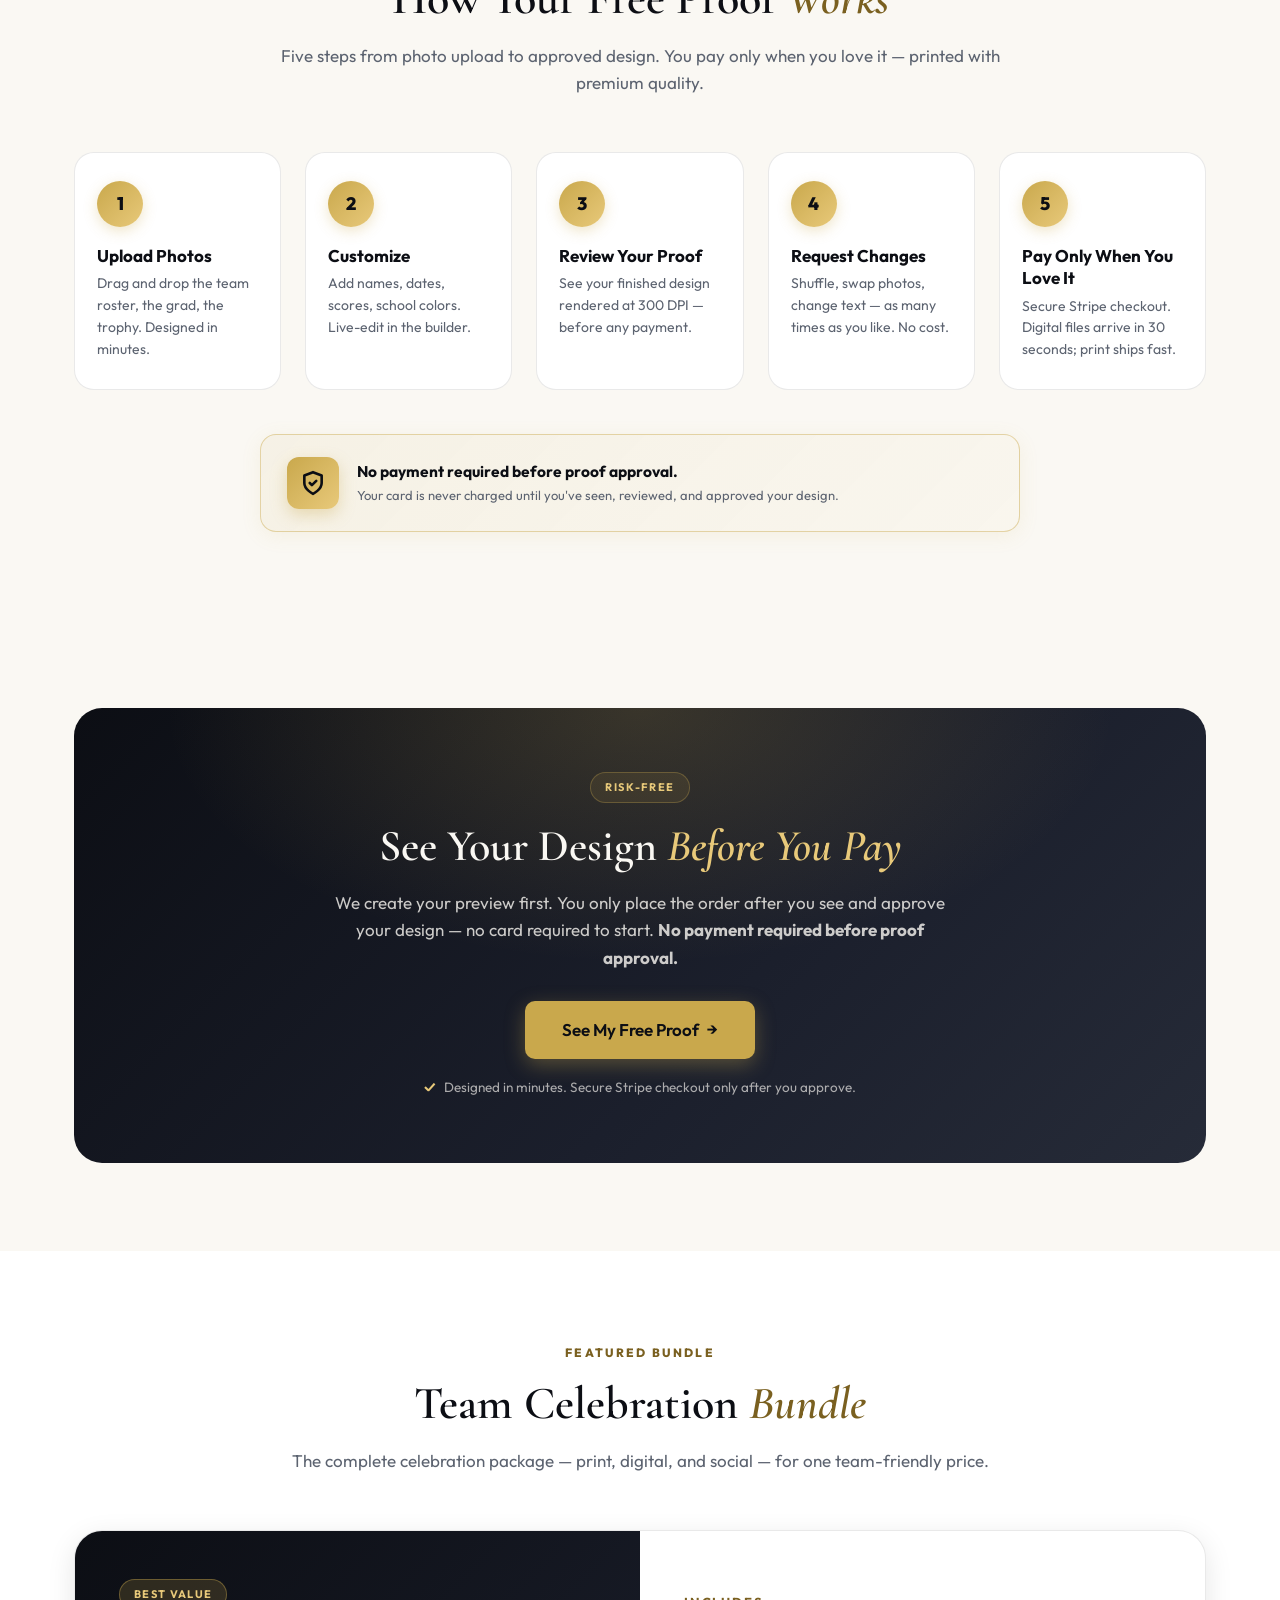
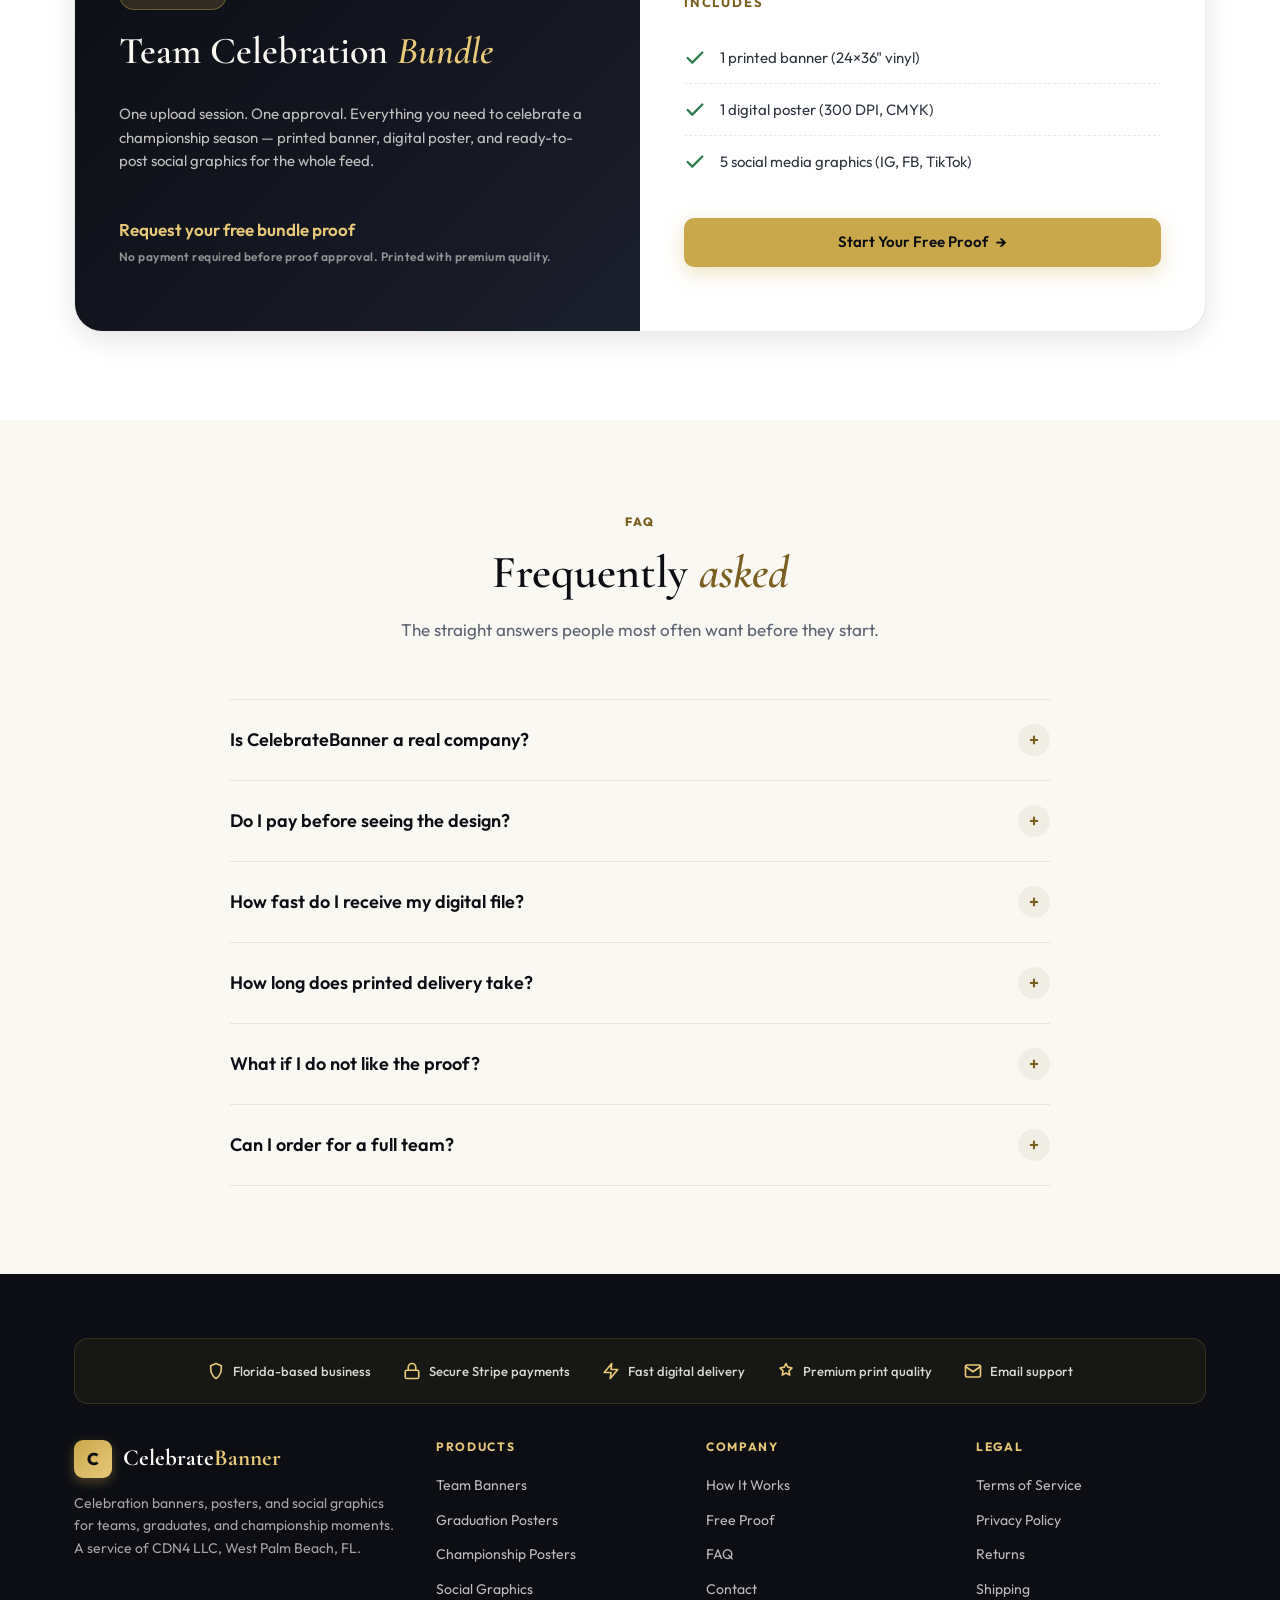
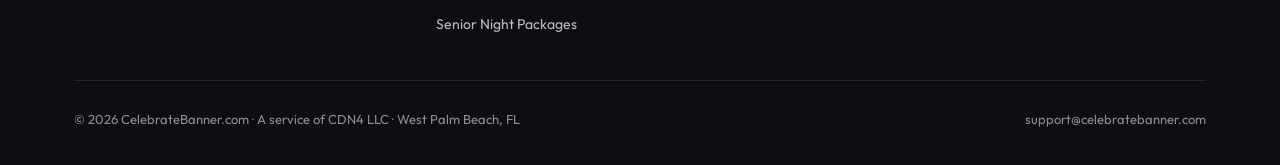
==== commit d09fc26a: "Improve homepage conversion and trust messaging" ====
--- a/index.html
+++ b/index.html
@@ -8,6 +8,67 @@
 <link rel="preconnect" href="https://fonts.googleapis.com">
 <link rel="preconnect" href="https://fonts.gstatic.com" crossorigin>
 <link href="https://fonts.googleapis.com/css2?family=Cormorant+Garamond:wght@400;500;600;700&family=Outfit:wght@300;400;500;600;700;800&display=swap" rel="stylesheet">
+<!--
+═══════════════════════════════════════════════════════════════════════════
+  ANALYTICS PLACEHOLDERS · paste real IDs here when ready, then UNCOMMENT.
+  No analytics fire while this block stays wrapped in HTML comment syntax.
+═══════════════════════════════════════════════════════════════════════════
+
+  ─── 1) Google Search Console · domain ownership verification ───────────
+  Where to get the token:
+    Search Console → Settings → Ownership verification → HTML tag
+  Paste this meta tag in <head> (currently HTML-commented):
+
+    <meta name="google-site-verification" content="YOUR_GSC_TOKEN_HERE">
+
+  ─── 2) Google Analytics 4 (gtag.js) ────────────────────────────────────
+  Where to get the Measurement ID:
+    GA4 → Admin → Data Streams → Web → Measurement ID
+    (format: G followed by 10 alphanumeric chars; here written as G_MEASUREMENT_ID)
+  Paste both script blocks in <head>:
+
+    <script async src="https://www.googletagmanager.com/gtag/js?id=G_MEASUREMENT_ID"></script>
+    <script>
+      window.dataLayer = window.dataLayer || [];
+      function gtag(){dataLayer.push(arguments);}
+      gtag('js', new Date());
+      gtag('config', 'G_MEASUREMENT_ID');
+    </script>
+
+  ─── 3) Meta (Facebook) Pixel ───────────────────────────────────────────
+  Where to get the Pixel ID:
+    Meta Events Manager → Data Sources → Pixel ID (15‑16 digits)
+  Paste this script block in <head>:
+
+    <script>
+      !function(f,b,e,v,n,t,s)
+      {if(f.fbq)return;n=f.fbq=function(){n.callMethod?
+      n.callMethod.apply(n,arguments):n.queue.push(arguments)};
+      if(!f._fbq)f._fbq=n;n.push=n;n.loaded=!0;n.version='2.0';
+      n.queue=[];t=b.createElement(e);t.async=!0;
+      t.src=v;s=b.getElementsByTagName(e)[0];
+      s.parentNode.insertBefore(t,s)}(window,document,'script',
+      'https://connect.facebook.net/en_US/fbevents.js');
+      fbq('init', 'YOUR_META_PIXEL_ID_HERE');
+      fbq('track', 'PageView');
+    </script>
+
+  And ALSO paste this noscript fallback right after the opening <body> tag:
+
+    <noscript><img height="1" width="1" style="display:none"
+      src="https://www.facebook.com/tr?id=YOUR_META_PIXEL_ID_HERE&ev=PageView&noscript=1"/></noscript>
+
+═══════════════════════════════════════════════════════════════════════════
+  ACTIVATION CHECKLIST when adding real IDs:
+    [ ] Replace every YOUR_…_HERE / G_MEASUREMENT_ID with the real value
+    [ ] Move each snippet OUT of this comment wrapper
+    [ ] Move the Meta Pixel noscript img to immediately after the <body> tag
+    [ ] Apply identical IDs to every product page (team‑banners, graduation‑posters,
+        championship‑posters, social‑graphics, senior‑night‑packages)
+    [ ] Validate: GA4 Realtime view, Meta Pixel Helper, Search Console “Verified”
+═══════════════════════════════════════════════════════════════════════════
+-->
+
 <style>
 :root {
   --obsidian: #0C0E14;
@@ -294,6 +355,48 @@
 
 .example-preview { padding: 0 !important; }
 .example-preview img { width: 100%; height: 100%; object-fit: cover; display: block; border-radius: inherit; }
+
+/* ── WHY FAMILIES TRUST (Conversion Phase 1) ────────────────────────────── */
+.why-trust-grid { display: grid; grid-template-columns: repeat(auto-fit, minmax(220px, 1fr)); gap: 22px; }
+.why-trust-card { background: var(--white); border: 1px solid var(--border); border-radius: var(--radius-lg); padding: 28px 22px; transition: 0.22s; text-align: left; display: flex; flex-direction: column; gap: 10px; }
+.why-trust-card:hover { transform: translateY(-4px); box-shadow: var(--shadow-md); border-color: rgba(201,168,76,0.30); }
+.why-trust-icon { width: 44px; height: 44px; border-radius: 12px; background: rgba(201,168,76,0.12); display: flex; align-items: center; justify-content: center; color: var(--gold-dark); }
+.why-trust-icon svg { width: 22px; height: 22px; }
+.why-trust-card h3 { font-family: 'Outfit', sans-serif; font-size: 16px; font-weight: 700; color: var(--text); margin: 0; }
+.why-trust-card p { color: var(--muted); font-size: 14px; line-height: 1.55; margin: 0; }
+
+/* ── SHIELD BADGE (How Your Free Proof Works) ──────────────────────────── */
+.shield-badge { margin: 44px auto 0; max-width: 760px; display: flex; align-items: center; gap: 18px; padding: 22px 26px; background: linear-gradient(135deg, rgba(201,168,76,0.08), rgba(232,201,122,0.04)); border: 1.5px solid rgba(201,168,76,0.45); border-radius: 16px; box-shadow: 0 4px 20px rgba(201,168,76,0.10); }
+.shield-badge-icon { flex-shrink: 0; width: 52px; height: 52px; border-radius: 12px; background: linear-gradient(135deg, var(--gold), var(--gold2)); display: flex; align-items: center; justify-content: center; color: var(--obsidian); box-shadow: 0 6px 16px rgba(201,168,76,0.35); }
+.shield-badge-icon svg { width: 26px; height: 26px; }
+.shield-badge-text strong { display: block; font-family: 'Outfit', sans-serif; font-size: 15.5px; font-weight: 700; color: var(--text); }
+.shield-badge-text span { display: block; font-size: 13px; color: var(--muted); margin-top: 3px; line-height: 1.5; }
+
+/* ── UPGRADED PRODUCT CARDS (image + availability + dual CTAs) ─────────── */
+.product-card { padding: 0; overflow: hidden; }
+.product-card-img-link { display: block; line-height: 0; }
+.product-card-img { width: 100%; height: 220px; object-fit: cover; display: block; background: var(--obsidian); transition: 0.4s; }
+.product-card-img--social { object-fit: contain; background: linear-gradient(135deg, #1A1228, #0C0E14); }
+.product-card:hover .product-card-img { transform: scale(1.02); }
+.product-card-body { padding: 24px 24px 26px; display: flex; flex-direction: column; gap: 8px; flex: 1; }
+.product-card-body .product-name { font-size: 20px; margin: 0; }
+.product-card-body .product-desc { color: var(--muted); font-size: 14px; line-height: 1.55; margin: 0; }
+.product-meta { display: flex; align-items: center; justify-content: space-between; gap: 12px; padding-top: 14px; margin-top: 4px; border-top: 1px dashed var(--border); }
+.product-availability { display: inline-flex; align-items: center; gap: 6px; padding: 5px 12px; background: rgba(45,122,79,0.10); color: var(--success); font-size: 11.5px; font-weight: 700; letter-spacing: 0.06em; text-transform: uppercase; border-radius: 999px; border: 1px solid rgba(45,122,79,0.20); }
+.product-availability--digital { background: rgba(107,74,143,0.12); color: #6B4A8F; border-color: rgba(107,74,143,0.25); }
+.product-availability--bundle { background: rgba(201,168,76,0.12); color: var(--gold-dark); border-color: rgba(201,168,76,0.30); }
+.product-price-block { display: inline-flex; align-items: baseline; gap: 6px; }
+.product-card-ctas { display: flex; flex-direction: column; gap: 8px; margin-top: 14px; }
+.product-card .product-cta + .product-cta { margin-top: 0; }
+
+/* ── FOOTER TRUST STRIP ─────────────────────────────────────────────────── */
+.footer-trust-strip { display: flex; flex-wrap: wrap; gap: 22px 32px; justify-content: center; align-items: center; padding: 22px 24px; margin-bottom: 36px; background: rgba(201,168,76,0.06); border: 1px solid rgba(201,168,76,0.18); border-radius: 14px; }
+.footer-trust-item { display: inline-flex; align-items: center; gap: 8px; font-size: 13px; color: rgba(250,248,243,0.85); font-weight: 500; }
+.footer-trust-item svg { width: 18px; height: 18px; color: var(--gold2); flex-shrink: 0; }
+@media (max-width: 540px) {
+  .footer-trust-strip { gap: 14px 22px; padding: 18px; font-size: 12px; }
+  .shield-badge { flex-direction: column; text-align: center; padding: 22px; }
+}
 </style>
 </head>
 <body>
@@ -337,19 +440,46 @@
 <!-- ─────────── HERO ─────────── -->
 <section class="hero">
   <div class="container hero-content">
-    <span class="hero-eyebrow">Celebrate The Moments That Matter</span>
-    <h1>Create Custom Celebration Banners, Posters &amp; Social Graphics <em>in Minutes</em></h1>
-    <p class="hero-sub">Upload your photos, see a free proof before you pay, and order printed or digital celebration products for teams, graduations, championships, and special events.</p>
+    <span class="hero-eyebrow">Designed in Minutes · Approved by You</span>
+    <h1>Celebrate Every Milestone with <em>Personalized Celebration Products</em></h1>
+    <p class="hero-sub">Design beautiful banners, posters, and social graphics for graduations, sports teams, championships, senior nights, and life's biggest moments.</p>
     <div class="hero-ctas">
-      <a href="https://app.celebratebanner.com/index.html" class="btn btn-primary btn-lg">Start Free Proof <span class="btn-arrow">→</span></a>
-      <a href="#products" class="btn btn-secondary btn-lg">View Products</a>
-    </div>
-    <div class="hero-reassure">No payment required to see your proof.</div>
-    <div class="trust-badges">
-      <span class="trust-badge"><svg viewBox="0 0 24 24" fill="none" stroke="currentColor" stroke-width="2.2" stroke-linecap="round" stroke-linejoin="round"><path d="M9 11l3 3L22 4"/><path d="M21 12v7a2 2 0 0 1-2 2H5a2 2 0 0 1-2-2V5a2 2 0 0 1 2-2h11"/></svg>Free Proof Before You Pay</span>
-      <span class="trust-badge"><svg viewBox="0 0 24 24" fill="none" stroke="currentColor" stroke-width="2.2" stroke-linecap="round" stroke-linejoin="round"><path d="M12 22s8-4 8-10V5l-8-3-8 3v7c0 6 8 10 8 10z"/></svg>Secure Checkout</span>
-      <span class="trust-badge"><svg viewBox="0 0 24 24" fill="none" stroke="currentColor" stroke-width="2.2" stroke-linecap="round" stroke-linejoin="round"><path d="M12 2l2.39 4.84L20 8l-4 3.9.94 5.5L12 14.77l-4.94 2.63L8 11.9 4 8l5.61-1.16L12 2z"/></svg>Satisfaction Guarantee</span>
-      <span class="trust-badge"><svg viewBox="0 0 24 24" fill="none" stroke="currentColor" stroke-width="2.2" stroke-linecap="round" stroke-linejoin="round"><path d="M3 12h18M3 6h18M3 18h12"/><circle cx="18" cy="18" r="3"/></svg>Fast Digital &amp; Print Delivery</span>
+      <a href="https://app.celebratebanner.com/index.html" class="btn btn-primary btn-lg">Start Your Free Proof <span class="btn-arrow">→</span></a>
+      <a href="#products" class="btn btn-secondary btn-lg">Explore Products</a>
+    </div>
+    <div class="hero-reassure">No payment required before proof approval.</div>
+  </div>
+</section>
+
+<!-- ─────────── WHY FAMILIES TRUST (premium trust band directly below hero) ─────────── -->
+<section class="section section-alt" id="why-trust">
+  <div class="container">
+    <div class="section-head">
+      <span class="section-eyebrow">Why Families Trust CelebrateBanner</span>
+      <h2 class="section-title">A celebration partner you can <em>count on</em></h2>
+      <p class="section-sub">Real proof. Real people. Real print quality. Designed in minutes — printed with premium quality.</p>
+    </div>
+    <div class="why-trust-grid">
+      <article class="why-trust-card">
+        <div class="why-trust-icon"><svg viewBox="0 0 24 24" fill="none" stroke="currentColor" stroke-width="2.2" stroke-linecap="round" stroke-linejoin="round"><path d="M9 11l3 3L22 4"/><path d="M21 12v7a2 2 0 0 1-2 2H5a2 2 0 0 1-2-2V5a2 2 0 0 1 2-2h11"/></svg></div>
+        <h3>Free Proof Before You Pay</h3>
+        <p>See your personalized design before spending a dollar.</p>
+      </article>
+      <article class="why-trust-card">
+        <div class="why-trust-icon"><svg viewBox="0 0 24 24" fill="none" stroke="currentColor" stroke-width="2.2" stroke-linecap="round" stroke-linejoin="round"><rect x="3" y="11" width="18" height="11" rx="2"/><path d="M7 11V7a5 5 0 0 1 10 0v4"/></svg></div>
+        <h3>Secure Checkout</h3>
+        <p>Encrypted Stripe payments. Secure Stripe checkout.</p>
+      </article>
+      <article class="why-trust-card">
+        <div class="why-trust-icon"><svg viewBox="0 0 24 24" fill="none" stroke="currentColor" stroke-width="2.2" stroke-linecap="round" stroke-linejoin="round"><path d="M12 2l2.39 4.84L20 8l-4 3.9.94 5.5L12 14.77l-4.94 2.63L8 11.9 4 8l5.61-1.16L12 2z"/></svg></div>
+        <h3>Printed in Premium Quality</h3>
+        <p>Sharp colors, durable materials, beautiful finishes.</p>
+      </article>
+      <article class="why-trust-card">
+        <div class="why-trust-icon"><svg viewBox="0 0 24 24" fill="none" stroke="currentColor" stroke-width="2.2" stroke-linecap="round" stroke-linejoin="round"><path d="M21 11.5a8.38 8.38 0 0 1-.9 3.8 8.5 8.5 0 0 1-7.6 4.7 8.38 8.38 0 0 1-3.8-.9L3 21l1.9-5.7a8.38 8.38 0 0 1-.9-3.8 8.5 8.5 0 0 1 4.7-7.6 8.38 8.38 0 0 1 3.8-.9h.5a8.48 8.48 0 0 1 8 8v.5z"/></svg></div>
+        <h3>U.S. Customer Support</h3>
+        <p>Real people available by email — West Palm Beach, FL.</p>
+      </article>
     </div>
   </div>
 </section>
@@ -401,63 +531,93 @@
     </div>
     <div class="products-grid">
       <article class="product-card">
-        <div class="product-icon product-icon-team"><svg viewBox="0 0 24 24" fill="none" stroke="currentColor" stroke-width="2" stroke-linecap="round" stroke-linejoin="round"><path d="M17 21v-2a4 4 0 0 0-4-4H5a4 4 0 0 0-4 4v2"/><circle cx="9" cy="7" r="4"/><path d="M23 21v-2a4 4 0 0 0-3-3.87"/><path d="M16 3.13a4 4 0 0 1 0 7.75"/></svg></div>
-        <h3 class="product-name"><a href="/team-banners.html">Team Banners</a></h3>
-        <p class="product-desc">Custom banners featuring your full roster. Perfect for sports teams, leagues, and clubs — printed on premium vinyl, ready to hang.</p>
-        <div class="product-meta">
-          <span class="product-price-label">From</span>
-          <span class="product-price">$39.99</span>
-        </div>
-        <a href="/team-banners.html" class="product-cta">Learn More →</a>
-        <a href="https://app.celebratebanner.com/index.html" class="product-cta product-cta-primary">Create Free Proof →</a>
+        <a href="/team-banners.html" class="product-card-img-link" aria-label="View Team Banners detail page">
+          <img class="product-card-img" src="/assets/showcase/team-eagles-hero.png" alt="Team Eagles football banner sample design — landscape banner with coach photo and roster grid" loading="lazy">
+        </a>
+        <div class="product-card-body">
+          <h3 class="product-name"><a href="/team-banners.html">Team Banners</a></h3>
+          <p class="product-desc">Custom roster banners for youth teams, coaches, schools, and sports clubs — premium vinyl, ready to hang.</p>
+          <div class="product-meta">
+            <span class="product-availability">Digital + Print</span>
+            <span class="product-price-block"><span class="product-price-label">From</span><span class="product-price">$39.99</span></span>
+          </div>
+          <div class="product-card-ctas">
+            <a href="https://app.celebratebanner.com/index.html" class="product-cta product-cta-primary">Start Your Free Proof →</a>
+            <a href="/team-banners.html" class="product-cta">Learn More →</a>
+          </div>
+        </div>
       </article>
 
       <article class="product-card">
-        <div class="product-icon product-icon-grad"><svg viewBox="0 0 24 24" fill="none" stroke="currentColor" stroke-width="2" stroke-linecap="round" stroke-linejoin="round"><path d="M22 10v6M2 10l10-5 10 5-10 5z"/><path d="M6 12v5c3 3 9 3 12 0v-5"/></svg></div>
-        <h3 class="product-name"><a href="/graduation-posters.html">Graduation Posters</a></h3>
-        <p class="product-desc">Celebrate your grad with a luxury collage poster featuring their best moments. Class of 2026 ready — print or digital.</p>
-        <div class="product-meta">
-          <span class="product-price-label">From</span>
-          <span class="product-price">$39.99</span>
-        </div>
-        <a href="/graduation-posters.html" class="product-cta">Learn More →</a>
-        <a href="https://app.celebratebanner.com/index.html" class="product-cta product-cta-primary">Create Free Proof →</a>
+        <a href="/graduation-posters.html" class="product-card-img-link" aria-label="View Graduation Posters detail page">
+          <img class="product-card-img" src="/assets/showcase/sarah-johnson-grad-hero.png" alt="Sarah Johnson graduation poster sample design — portrait poster with hero portrait and memory collage" loading="lazy">
+        </a>
+        <div class="product-card-body">
+          <h3 class="product-name"><a href="/graduation-posters.html">Graduation Posters</a></h3>
+          <p class="product-desc">Personalized graduation posters with hero photo, name, school, class year, and memory collage. Designed in minutes.</p>
+          <div class="product-meta">
+            <span class="product-availability">Digital + Print</span>
+            <span class="product-price-block"><span class="product-price-label">From</span><span class="product-price">$39.99</span></span>
+          </div>
+          <div class="product-card-ctas">
+            <a href="https://app.celebratebanner.com/index.html" class="product-cta product-cta-primary">Start Your Free Proof →</a>
+            <a href="/graduation-posters.html" class="product-cta">Learn More →</a>
+          </div>
+        </div>
       </article>
 
       <article class="product-card">
-        <div class="product-icon product-icon-champion"><svg viewBox="0 0 24 24" fill="none" stroke="currentColor" stroke-width="2" stroke-linecap="round" stroke-linejoin="round"><path d="M6 9H4.5a2.5 2.5 0 0 1 0-5H6"/><path d="M18 9h1.5a2.5 2.5 0 0 0 0-5H18"/><path d="M4 22h16"/><path d="M10 14.66V17c0 .55-.47.98-.97 1.21C7.85 18.75 7 20.24 7 22"/><path d="M14 14.66V17c0 .55.47.98.97 1.21C16.15 18.75 17 20.24 17 22"/><path d="M18 2H6v7a6 6 0 0 0 12 0V2z"/></svg></div>
-        <h3 class="product-name"><a href="/championship-posters.html">Championship Posters</a></h3>
-        <p class="product-desc">Lock in the victory. Trophy-grade posters for state champs, league winners, and tournament finalists with stadium-energy backgrounds.</p>
-        <div class="product-meta">
-          <span class="product-price-label">From</span>
-          <span class="product-price">$49.98</span>
-        </div>
-        <a href="/championship-posters.html" class="product-cta">Learn More →</a>
-        <a href="https://app.celebratebanner.com/index.html" class="product-cta product-cta-primary">Create Free Proof →</a>
+        <a href="/championship-posters.html" class="product-card-img-link" aria-label="View Championship Posters detail page">
+          <img class="product-card-img" src="/assets/showcase/2026-state-champs-hero.png" alt="2026 State Champions poster sample design — portrait poster with trophy and roster grid" loading="lazy">
+        </a>
+        <div class="product-card-body">
+          <h3 class="product-name"><a href="/championship-posters.html">Championship Posters</a></h3>
+          <p class="product-desc">Trophy-style posters for champions, finalists, tournaments, and winning seasons — printed with premium quality.</p>
+          <div class="product-meta">
+            <span class="product-availability">Digital + Print</span>
+            <span class="product-price-block"><span class="product-price-label">From</span><span class="product-price">$49.98</span></span>
+          </div>
+          <div class="product-card-ctas">
+            <a href="https://app.celebratebanner.com/index.html" class="product-cta product-cta-primary">Start Your Free Proof →</a>
+            <a href="/championship-posters.html" class="product-cta">Learn More →</a>
+          </div>
+        </div>
       </article>
 
       <article class="product-card">
-        <div class="product-icon product-icon-social"><svg viewBox="0 0 24 24" fill="none" stroke="currentColor" stroke-width="2" stroke-linecap="round" stroke-linejoin="round"><rect x="2" y="2" width="20" height="20" rx="5"/><path d="M16 11.37A4 4 0 1 1 12.63 8 4 4 0 0 1 16 11.37z"/><circle cx="17.5" cy="6.5" r="1.5"/></svg></div>
-        <h3 class="product-name"><a href="/social-graphics.html">Social Graphics</a></h3>
-        <p class="product-desc">Ready-to-post Instagram, Facebook, and TikTok graphics. Same hero and roster you used on print, formatted for every feed.</p>
-        <div class="product-meta">
-          <span class="product-price-label">From</span>
-          <span class="product-price">$9.99</span>
-        </div>
-        <a href="/social-graphics.html" class="product-cta">Learn More →</a>
-        <a href="https://app.celebratebanner.com/index.html" class="product-cta product-cta-primary">Create Free Proof →</a>
+        <a href="/social-graphics.html" class="product-card-img-link" aria-label="View Social Graphics detail page">
+          <img class="product-card-img product-card-img--social" src="/assets/showcase/team-eagles-social.png" alt="Team Eagles social media graphic sample design — 1:1 Instagram-ready square layout" loading="lazy">
+        </a>
+        <div class="product-card-body">
+          <h3 class="product-name"><a href="/social-graphics.html">Social Graphics</a></h3>
+          <p class="product-desc">Ready-to-post graphics for Instagram, Facebook, TikTok, stories, and announcements — same look across every feed.</p>
+          <div class="product-meta">
+            <span class="product-availability product-availability--digital">Digital Only</span>
+            <span class="product-price-block"><span class="product-price-label">From</span><span class="product-price">$9.99</span></span>
+          </div>
+          <div class="product-card-ctas">
+            <a href="https://app.celebratebanner.com/index.html" class="product-cta product-cta-primary">Start Your Free Proof →</a>
+            <a href="/social-graphics.html" class="product-cta">Learn More →</a>
+          </div>
+        </div>
       </article>
 
       <article class="product-card">
-        <div class="product-icon product-icon-senior"><svg viewBox="0 0 24 24" fill="none" stroke="currentColor" stroke-width="2" stroke-linecap="round" stroke-linejoin="round"><path d="M20 21v-2a4 4 0 0 0-4-4H8a4 4 0 0 0-4 4v2"/><circle cx="12" cy="7" r="4"/><path d="M19 8l2 2-2 2"/><path d="M5 8l-2 2 2 2"/></svg></div>
-        <h3 class="product-name"><a href="/senior-night-packages.html">Senior Night Packages</a></h3>
-        <p class="product-desc">Everything you need for Senior Night in one bundle: printed banner, digital poster, and social graphics for each senior on the roster.</p>
-        <div class="product-meta">
-          <span class="product-price-label">From</span>
-          <span class="product-price">Bundle</span>
-        </div>
-        <a href="/senior-night-packages.html" class="product-cta">Learn More →</a>
-        <a href="https://app.celebratebanner.com/index.html" class="product-cta product-cta-primary">Create Free Proof →</a>
+        <a href="/senior-night-packages.html" class="product-card-img-link" aria-label="View Senior Night Packages detail page">
+          <img class="product-card-img" src="/assets/showcase/2026-state-champs-product.png" alt="Senior Night package sample design — bundle preview with banner, poster, and social graphics" loading="lazy">
+        </a>
+        <div class="product-card-body">
+          <h3 class="product-name"><a href="/senior-night-packages.html">Senior Night Packages</a></h3>
+          <p class="product-desc">Bundle for seniors, teams, coaches, and parents — printed banner, digital poster, and social graphics for every senior.</p>
+          <div class="product-meta">
+            <span class="product-availability product-availability--bundle">Print Bundle</span>
+            <span class="product-price-block"><span class="product-price-label">From</span><span class="product-price">$149.99</span></span>
+          </div>
+          <div class="product-card-ctas">
+            <a href="https://app.celebratebanner.com/index.html" class="product-cta product-cta-primary">Start Your Free Proof →</a>
+            <a href="/senior-night-packages.html" class="product-cta">Learn More →</a>
+          </div>
+        </div>
       </article>
     </div>
   </div>
@@ -519,56 +679,28 @@
   </div>
 </section>
 
-<!-- ─────────── HOW IT WORKS ─────────── -->
+<!-- ─────────── HOW YOUR FREE PROOF WORKS ─────────── -->
 <section class="section" id="how-it-works">
   <div class="container">
     <div class="section-head">
-      <span class="section-eyebrow">How It Works</span>
-      <h2 class="section-title">Five steps to a <em>finished</em> banner</h2>
-      <p class="section-sub">No design skills, no agency markup, no waiting. You approve the proof before any payment leaves your card.</p>
-    </div>
-    <div class="steps">
-      <div class="step"><div class="step-num">1</div><div class="step-title">Choose a product</div><div class="step-desc">Pick the banner, poster, social graphic, or bundle that fits your celebration.</div></div>
-      <div class="step"><div class="step-num">2</div><div class="step-title">Upload photos</div><div class="step-desc">Drag and drop the team roster, the grad, the trophy — up to 50 photos.</div></div>
-      <div class="step"><div class="step-num">3</div><div class="step-title">Customize text</div><div class="step-desc">Add names, dates, scores, school colors. Live-edit in the builder.</div></div>
-      <div class="step"><div class="step-num">4</div><div class="step-title">Preview your proof</div><div class="step-desc">See the final design rendered at 300 DPI before you commit a dollar.</div></div>
-      <div class="step"><div class="step-num">5</div><div class="step-title">Pay only when you approve</div><div class="step-desc">Approve the proof, then check out securely. Digital files arrive in 30 seconds.</div></div>
-    </div>
-  </div>
-</section>
-
-<!-- ─────────── TRUST LAYER ─────────── -->
-<section class="section section-alt" id="trust">
-  <div class="container">
-    <div class="section-head">
-      <span class="section-eyebrow">Trust Layer</span>
-      <h2 class="section-title">A real company, <em>built to be trusted</em></h2>
-      <p class="section-sub">Every order is backed by real U.S. support, secure checkout, and a clear satisfaction guarantee. Here is what that looks like.</p>
-    </div>
-    <div class="trust-grid">
-      <div class="trust-item">
-        <div class="trust-icon"><svg viewBox="0 0 24 24" fill="none" stroke="currentColor" stroke-width="2" stroke-linecap="round" stroke-linejoin="round"><path d="M3 21h18"/><path d="M5 21V7l8-4v18"/><path d="M19 21V11l-6-4"/></svg></div>
-        <div><div class="trust-title">A service of CDN4 LLC</div><div class="trust-text">Real Florida-registered LLC operating CelebrateBanner — not a marketplace passthrough.</div></div>
-      </div>
-      <div class="trust-item">
-        <div class="trust-icon"><svg viewBox="0 0 24 24" fill="none" stroke="currentColor" stroke-width="2" stroke-linecap="round" stroke-linejoin="round"><rect x="3" y="11" width="18" height="11" rx="2"/><path d="M7 11V7a5 5 0 0 1 10 0v4"/></svg></div>
-        <div><div class="trust-title">Secure checkout</div><div class="trust-text">Stripe-powered card processing. Secure checkout only after you approve.</div></div>
-      </div>
-      <div class="trust-item">
-        <div class="trust-icon"><svg viewBox="0 0 24 24" fill="none" stroke="currentColor" stroke-width="2" stroke-linecap="round" stroke-linejoin="round"><path d="M12 22s8-4 8-10V5l-8-3-8 3v7c0 6 8 10 8 10z"/><path d="M9 12l2 2 4-4"/></svg></div>
-        <div><div class="trust-title">Satisfaction guarantee</div><div class="trust-text">If something is wrong with your order, we make it right. Period.</div></div>
-      </div>
-      <div class="trust-item">
-        <div class="trust-icon"><svg viewBox="0 0 24 24" fill="none" stroke="currentColor" stroke-width="2" stroke-linecap="round" stroke-linejoin="round"><path d="M21 11.5a8.38 8.38 0 0 1-.9 3.8 8.5 8.5 0 0 1-7.6 4.7 8.38 8.38 0 0 1-3.8-.9L3 21l1.9-5.7a8.38 8.38 0 0 1-.9-3.8 8.5 8.5 0 0 1 4.7-7.6 8.38 8.38 0 0 1 3.8-.9h.5a8.48 8.48 0 0 1 8 8v.5z"/></svg></div>
-        <div><div class="trust-title">U.S. support</div><div class="trust-text">West Palm Beach, FL based team. Email support 7 days a week.</div></div>
-      </div>
-      <div class="trust-item">
-        <div class="trust-icon"><svg viewBox="0 0 24 24" fill="none" stroke="currentColor" stroke-width="2" stroke-linecap="round" stroke-linejoin="round"><circle cx="12" cy="12" r="10"/><path d="M12 6v6l4 2"/></svg></div>
-        <div><div class="trust-title">Clear delivery timeline</div><div class="trust-text">Digital: ~30 seconds. Print: 2–3 business days production, ground shipping.</div></div>
-      </div>
-      <div class="trust-item">
-        <div class="trust-icon"><svg viewBox="0 0 24 24" fill="none" stroke="currentColor" stroke-width="2" stroke-linecap="round" stroke-linejoin="round"><path d="M12 20l9-7-9-7-9 7 9 7z"/><path d="M12 12v8"/></svg></div>
-        <div><div class="trust-title">No design skills required</div><div class="trust-text">Upload photos, type names, click approve. Our engine handles the layout.</div></div>
+      <span class="section-eyebrow">Risk-Free Process</span>
+      <h2 class="section-title">How Your Free Proof <em>Works</em></h2>
+      <p class="section-sub">Five steps from photo upload to approved design. You pay only when you love it — printed with premium quality.</p>
+    </div>
+    <div class="steps steps-5">
+      <div class="step"><div class="step-num">1</div><div class="step-title">Upload Photos</div><div class="step-desc">Drag and drop the team roster, the grad, the trophy. Designed in minutes.</div></div>
+      <div class="step"><div class="step-num">2</div><div class="step-title">Customize</div><div class="step-desc">Add names, dates, scores, school colors. Live-edit in the builder.</div></div>
+      <div class="step"><div class="step-num">3</div><div class="step-title">Review Your Proof</div><div class="step-desc">See your finished design rendered at 300 DPI — before any payment.</div></div>
+      <div class="step"><div class="step-num">4</div><div class="step-title">Request Changes</div><div class="step-desc">Shuffle, swap photos, change text — as many times as you like. No cost.</div></div>
+      <div class="step"><div class="step-num">5</div><div class="step-title">Pay Only When You Love It</div><div class="step-desc">Secure Stripe checkout. Digital files arrive in 30 seconds; print ships fast.</div></div>
+    </div>
+    <div class="shield-badge">
+      <div class="shield-badge-icon">
+        <svg viewBox="0 0 24 24" fill="none" stroke="currentColor" stroke-width="2.4" stroke-linecap="round" stroke-linejoin="round"><path d="M12 22s8-4 8-10V5l-8-3-8 3v7c0 6 8 10 8 10z"/><path d="M9 12l2 2 4-4"/></svg>
+      </div>
+      <div class="shield-badge-text">
+        <strong>No payment required before proof approval.</strong>
+        <span>Your card is never charged until you've seen, reviewed, and approved your design.</span>
       </div>
     </div>
   </div>
@@ -581,9 +713,9 @@
       <div class="proof-content">
         <span class="hero-eyebrow" style="margin-bottom:18px;">Risk-Free</span>
         <h2>See Your Design <em>Before You Pay</em></h2>
-        <p>We create your preview first. You only place the order after you see and approve your design — no card required to start. <strong>Approve your design before ordering.</strong></p>
-        <a href="https://app.celebratebanner.com/index.html" class="btn btn-primary btn-lg">Start My Free Proof <span class="btn-arrow">→</span></a>
-        <div class="reassure-line">No payment required to see your proof.</div>
+        <p>We create your preview first. You only place the order after you see and approve your design — no card required to start. <strong>No payment required before proof approval.</strong></p>
+        <a href="https://app.celebratebanner.com/index.html" class="btn btn-primary btn-lg">See My Free Proof <span class="btn-arrow">→</span></a>
+        <div class="reassure-line">Designed in minutes. Secure Stripe checkout only after you approve.</div>
       </div>
     </div>
   </div>
@@ -602,7 +734,7 @@
         <span class="bundle-tag">Best Value</span>
         <h3 class="bundle-title">Team Celebration <em>Bundle</em></h3>
         <p class="bundle-sub">One upload session. One approval. Everything you need to celebrate a championship season — printed banner, digital poster, and ready-to-post social graphics for the whole feed.</p>
-        <p class="bundle-price bundle-price--cta">Request your free bundle proof<span class="bundle-price-meta">No payment required to see your proof. Approve your design before ordering.</span></p>
+        <p class="bundle-price bundle-price--cta">Request your free bundle proof<span class="bundle-price-meta">No payment required before proof approval. Printed with premium quality.</span></p>
       </div>
       <div class="bundle-right">
         <h3>Includes</h3>
@@ -611,7 +743,7 @@
           <li><svg viewBox="0 0 24 24" fill="none" stroke="currentColor" stroke-width="2.5" stroke-linecap="round" stroke-linejoin="round"><path d="M20 6L9 17l-5-5"/></svg>1 digital poster (300 DPI, CMYK)</li>
           <li><svg viewBox="0 0 24 24" fill="none" stroke="currentColor" stroke-width="2.5" stroke-linecap="round" stroke-linejoin="round"><path d="M20 6L9 17l-5-5"/></svg>5 social media graphics (IG, FB, TikTok)</li>
         </ul>
-        <a href="https://app.celebratebanner.com/index.html" class="btn btn-primary">Start Bundle Proof <span class="btn-arrow">→</span></a>
+        <a href="https://app.celebratebanner.com/index.html" class="btn btn-primary">Start Your Free Proof <span class="btn-arrow">→</span></a>
       </div>
     </div>
   </div>
@@ -657,6 +789,28 @@
 <!-- ─────────── FOOTER ─────────── -->
 <footer class="footer" id="contact">
   <div class="container">
+    <div class="footer-trust-strip">
+      <div class="footer-trust-item">
+        <svg viewBox="0 0 24 24" fill="none" stroke="currentColor" stroke-width="2.2" stroke-linecap="round" stroke-linejoin="round"><path d="M12 22s7-4 7-12V5l-7-3-7 3v5c0 8 7 12 7 12z"/></svg>
+        <span>Florida-based business</span>
+      </div>
+      <div class="footer-trust-item">
+        <svg viewBox="0 0 24 24" fill="none" stroke="currentColor" stroke-width="2.2" stroke-linecap="round" stroke-linejoin="round"><rect x="3" y="11" width="18" height="11" rx="2"/><path d="M7 11V7a5 5 0 0 1 10 0v4"/></svg>
+        <span>Secure Stripe payments</span>
+      </div>
+      <div class="footer-trust-item">
+        <svg viewBox="0 0 24 24" fill="none" stroke="currentColor" stroke-width="2.2" stroke-linecap="round" stroke-linejoin="round"><path d="M13 2L3 14h9l-1 8 10-12h-9l1-8z"/></svg>
+        <span>Fast digital delivery</span>
+      </div>
+      <div class="footer-trust-item">
+        <svg viewBox="0 0 24 24" fill="none" stroke="currentColor" stroke-width="2.2" stroke-linecap="round" stroke-linejoin="round"><path d="M12 2l2.39 4.84L20 8l-4 3.9.94 5.5L12 14.77l-4.94 2.63L8 11.9 4 8l5.61-1.16L12 2z"/></svg>
+        <span>Premium print quality</span>
+      </div>
+      <div class="footer-trust-item">
+        <svg viewBox="0 0 24 24" fill="none" stroke="currentColor" stroke-width="2.2" stroke-linecap="round" stroke-linejoin="round"><path d="M4 4h16c1.1 0 2 .9 2 2v12c0 1.1-.9 2-2 2H4c-1.1 0-2-.9-2-2V6c0-1.1.9-2 2-2z"/><polyline points="22,6 12,13 2,6"/></svg>
+        <span>Email support</span>
+      </div>
+    </div>
     <div class="footer-grid">
       <div class="footer-brand">
         <a href="/" class="logo">
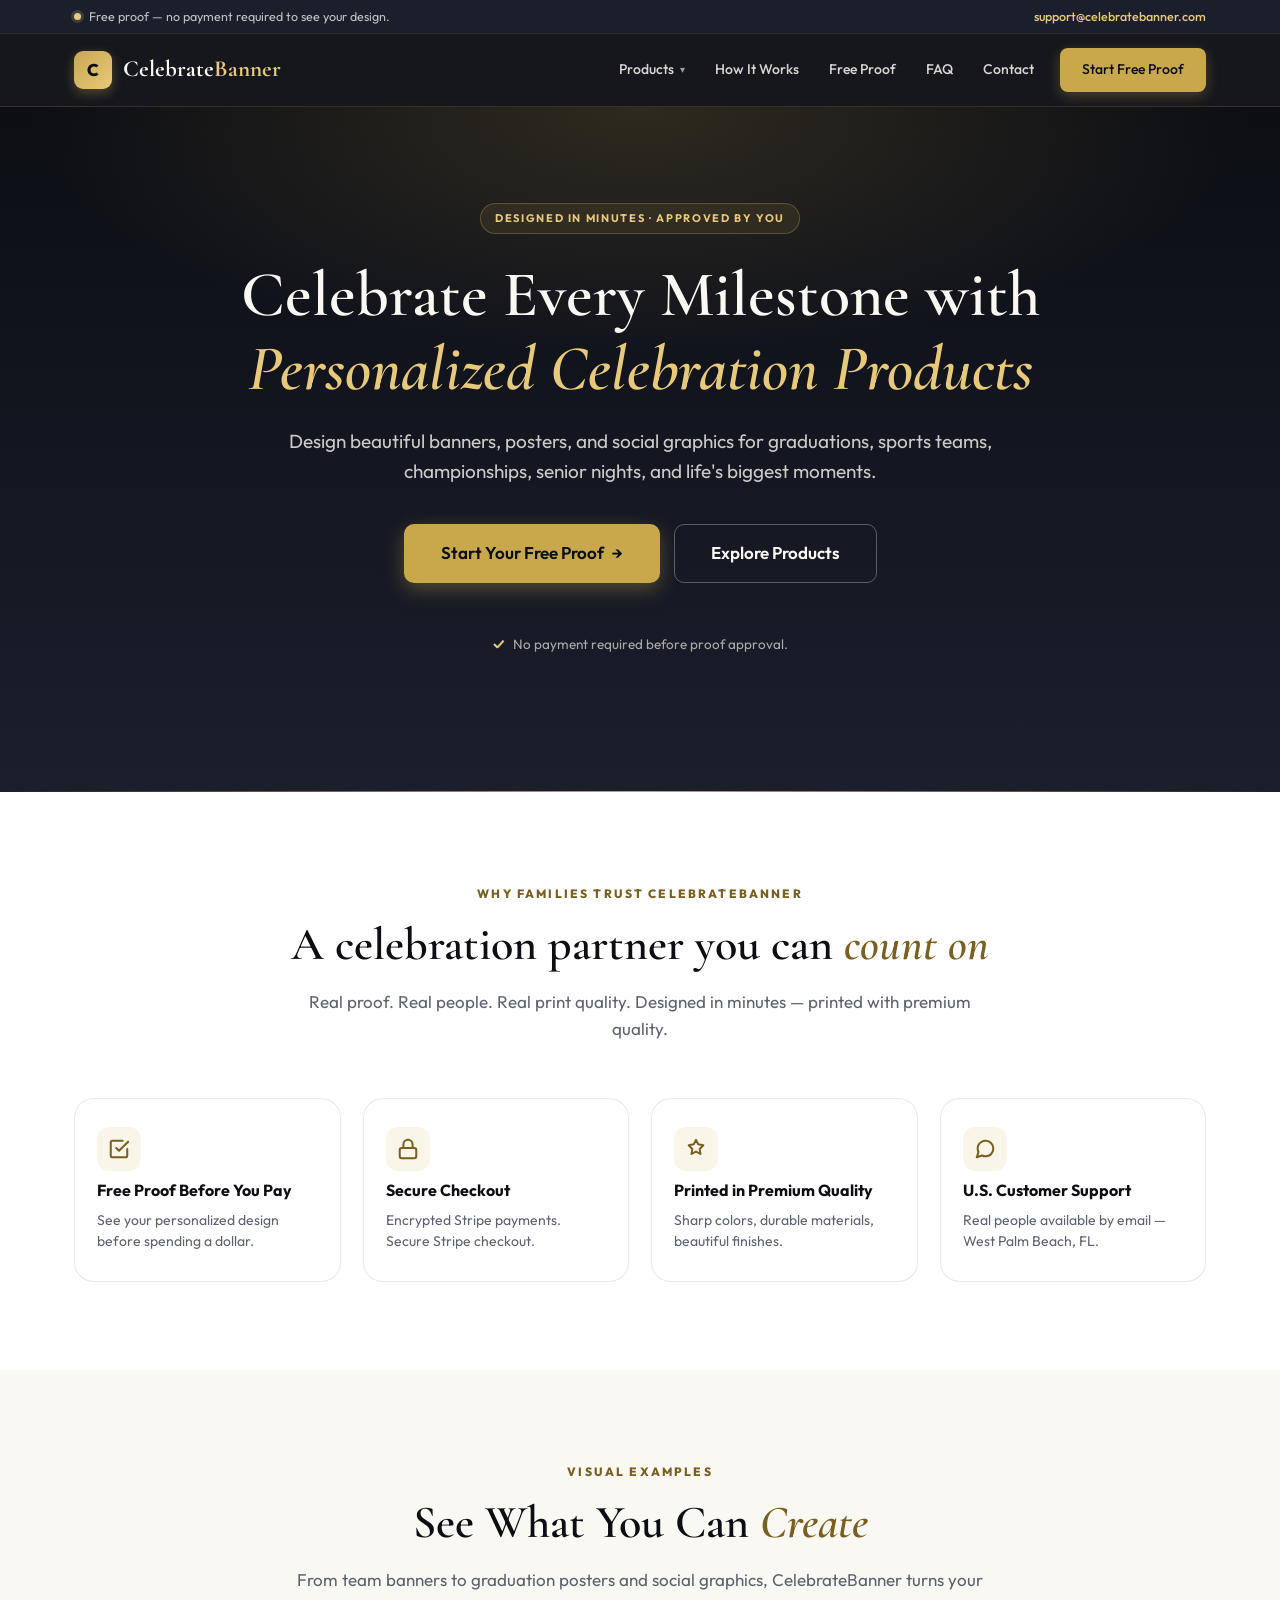
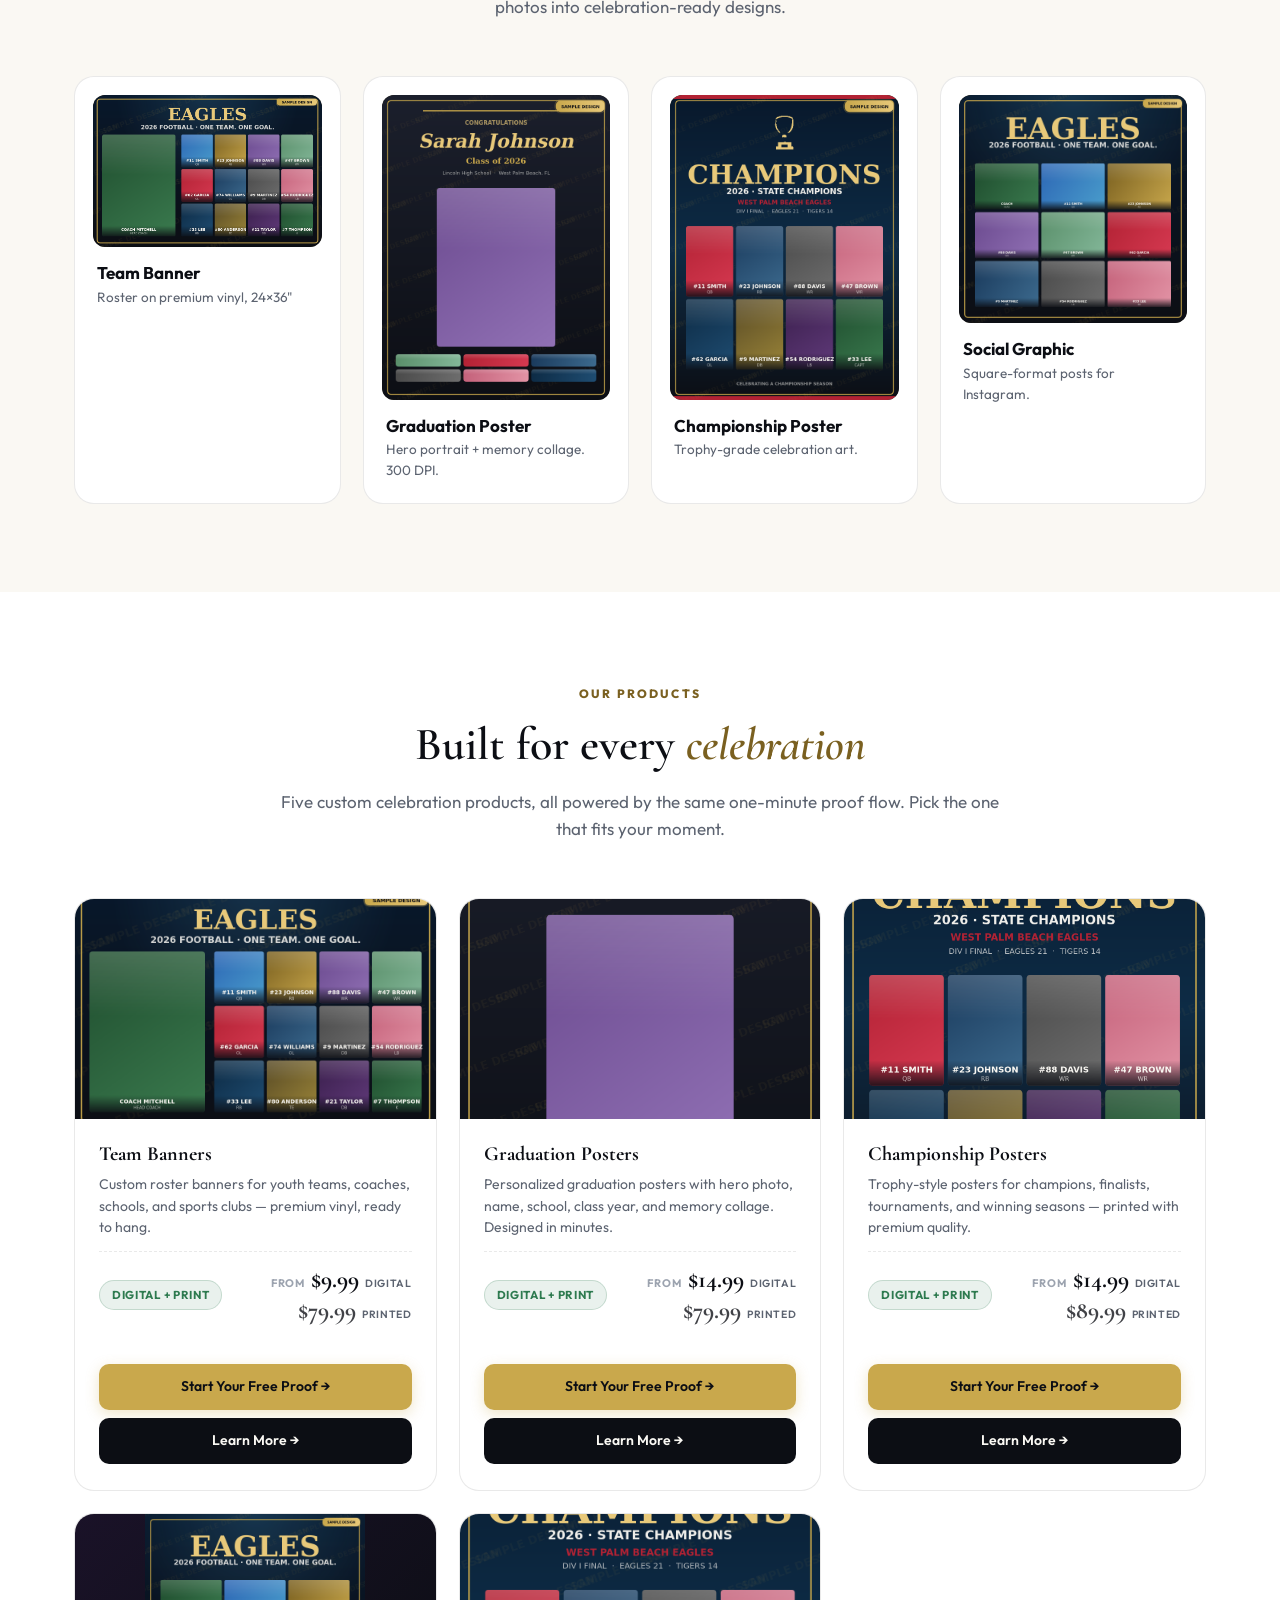
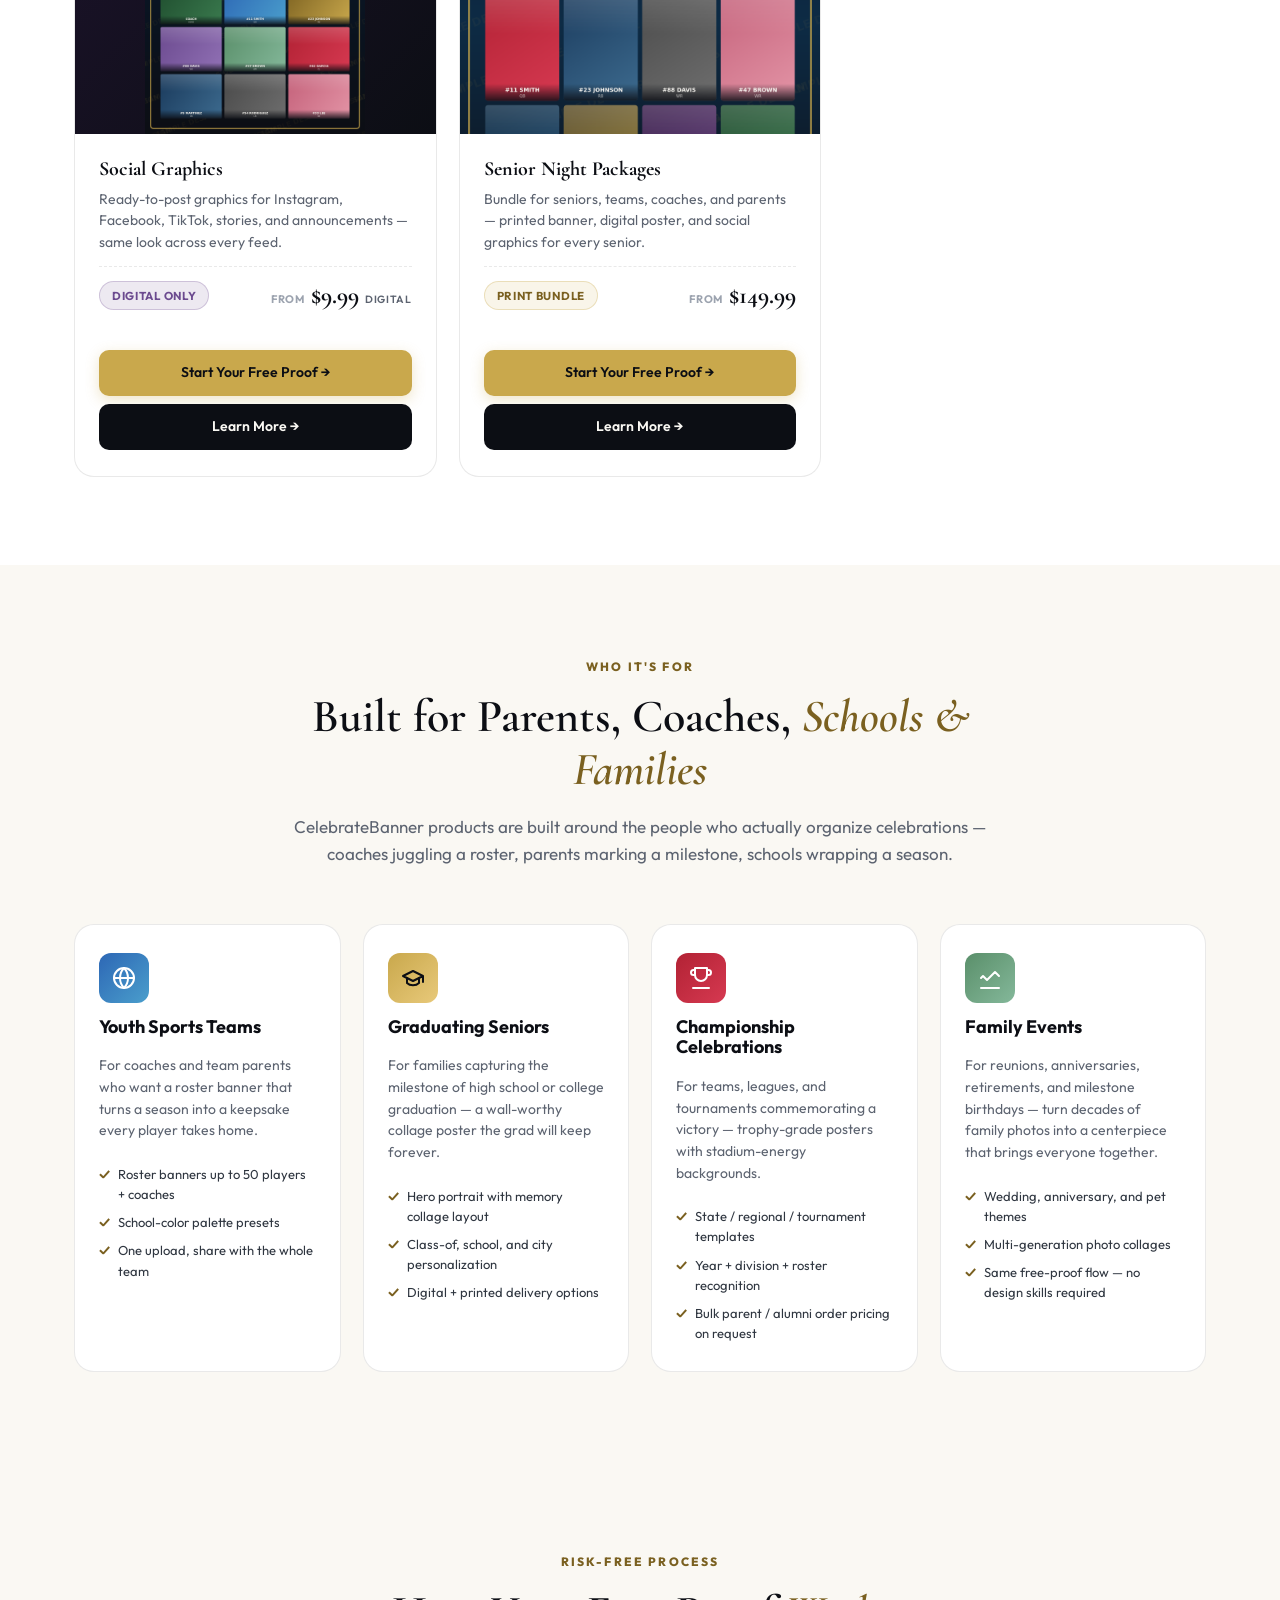
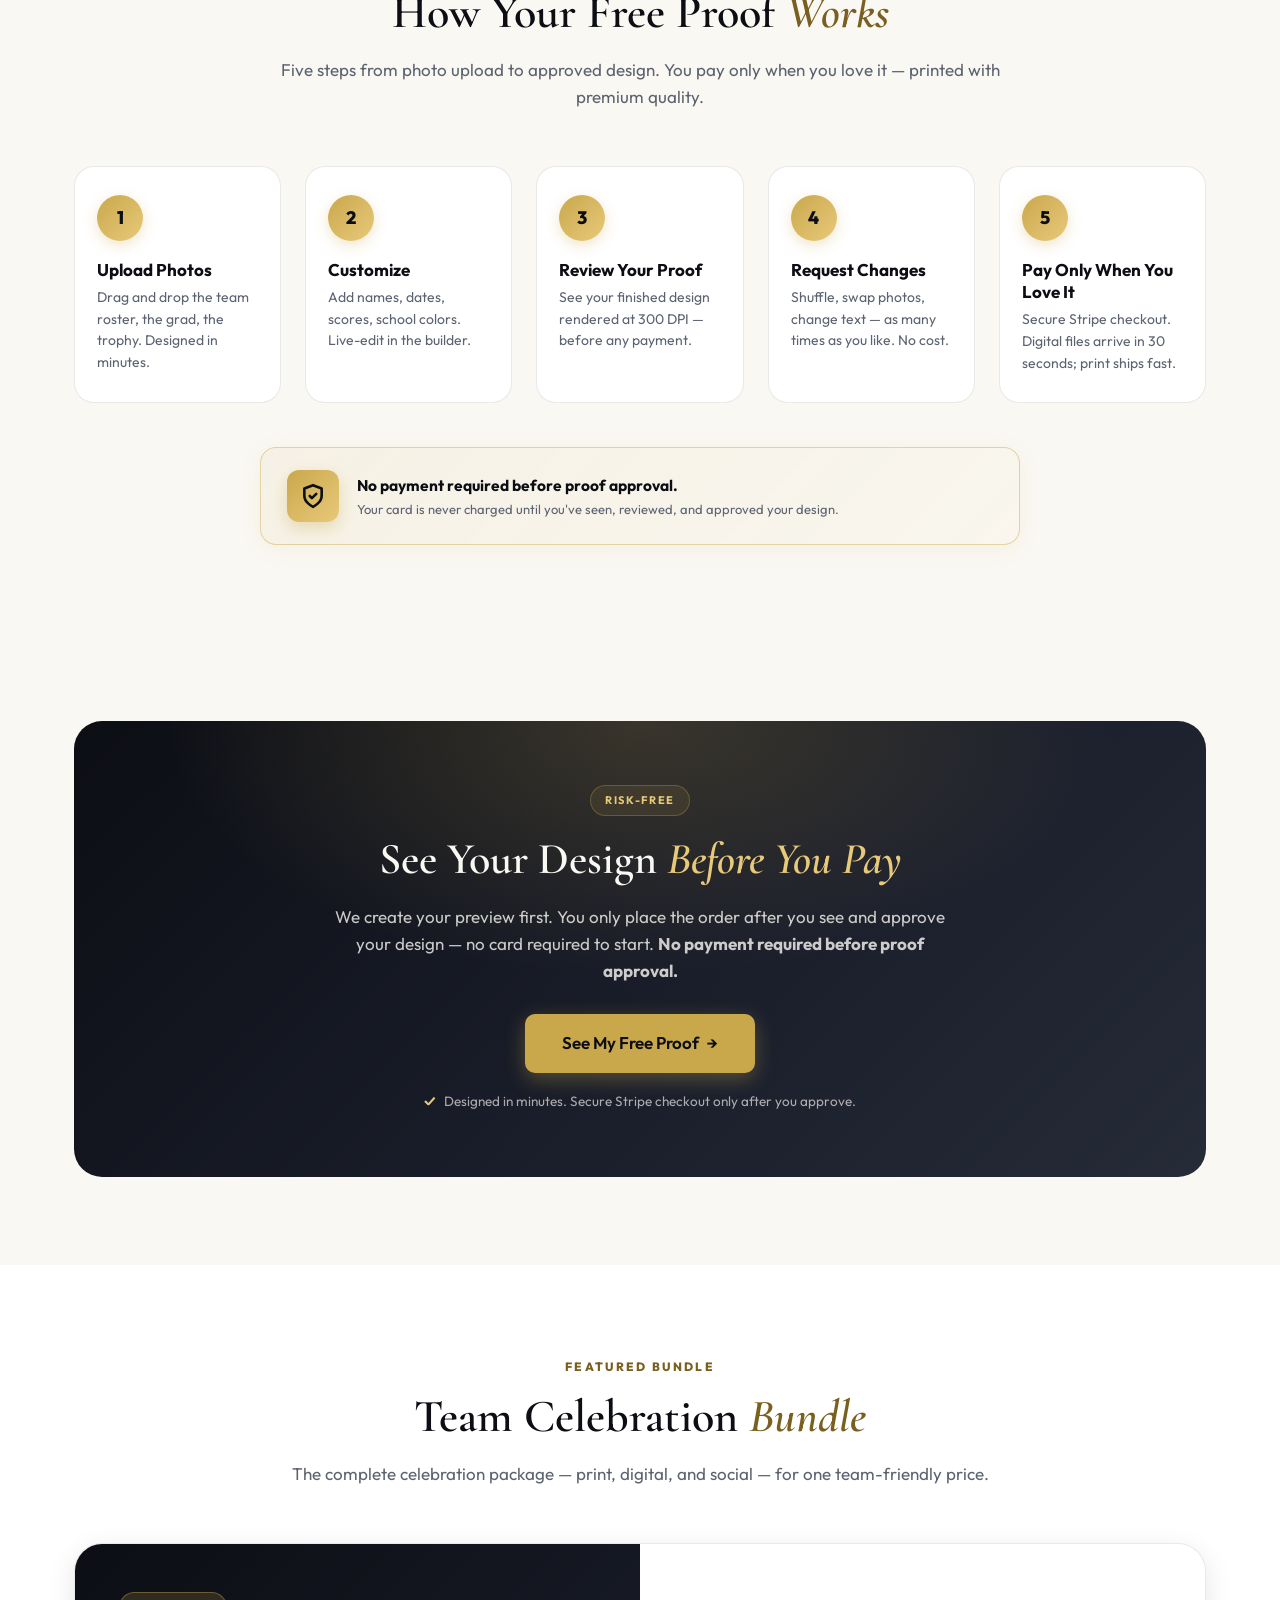
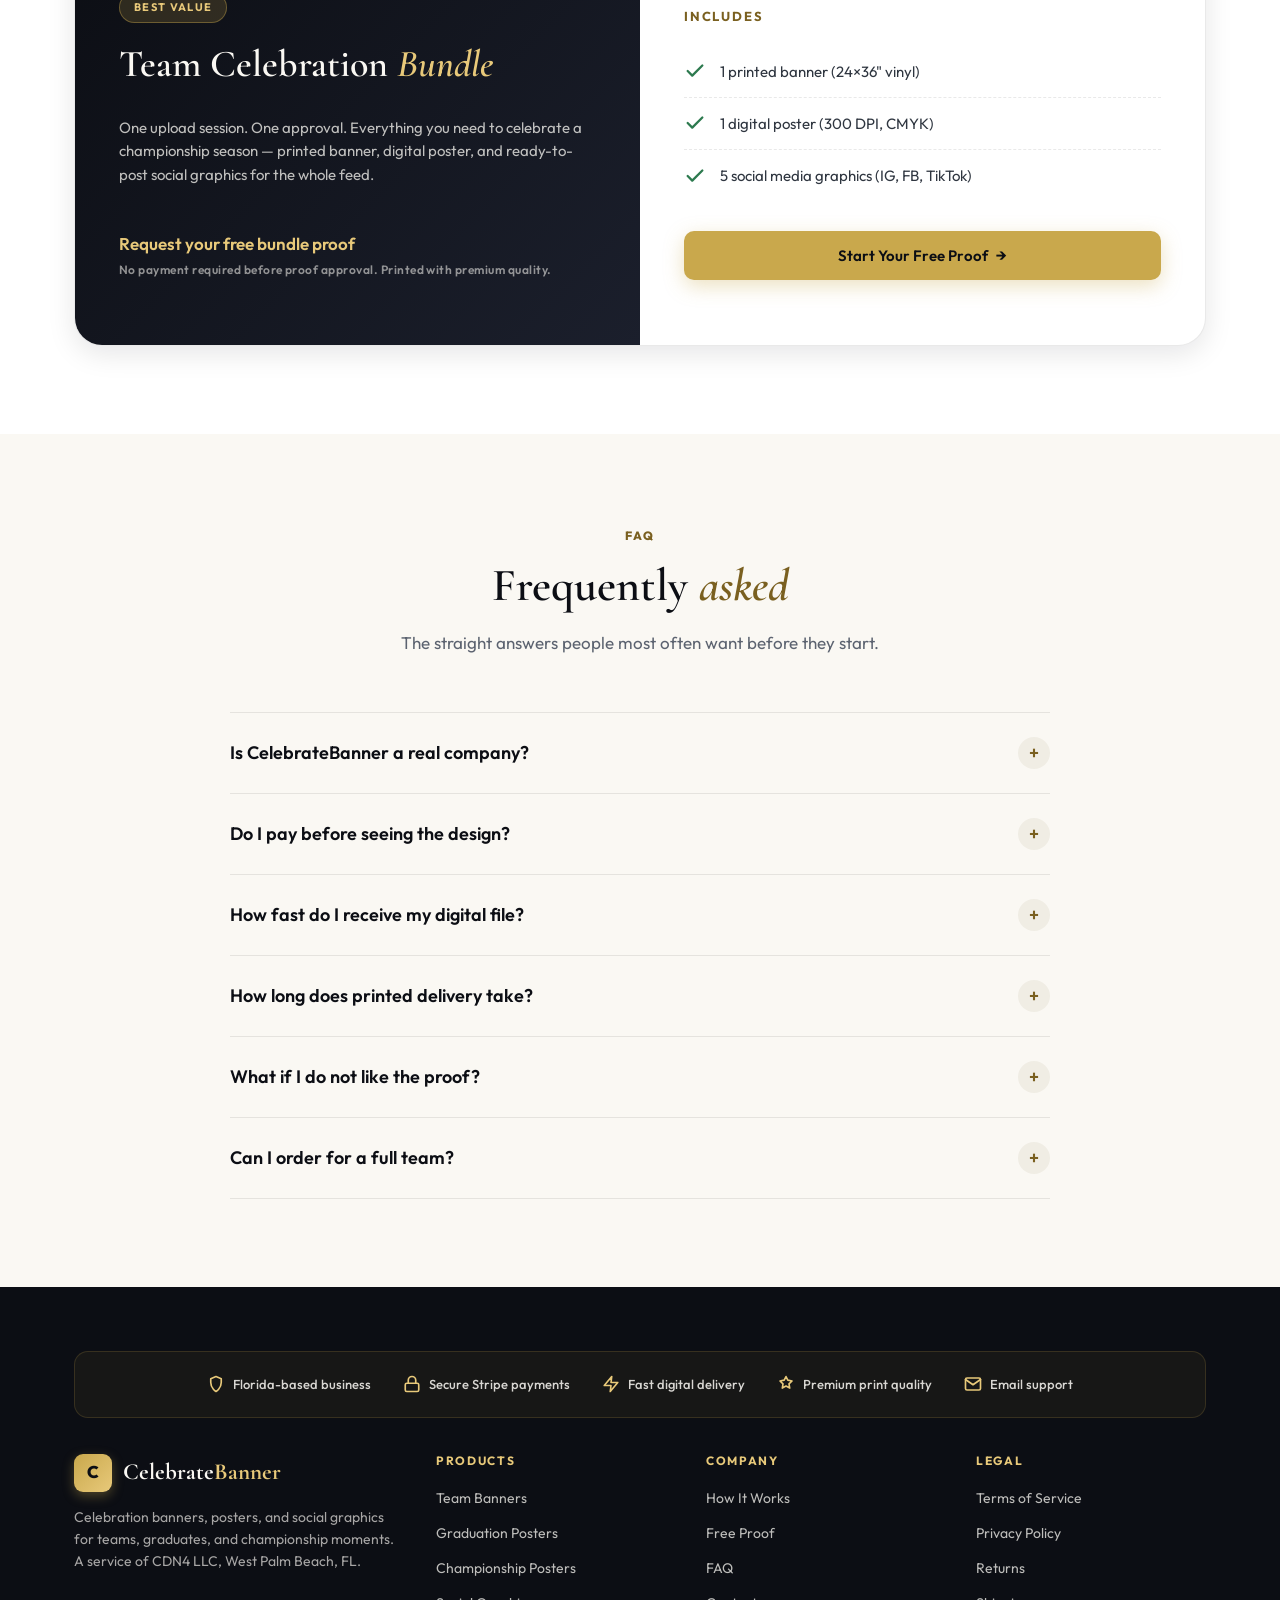
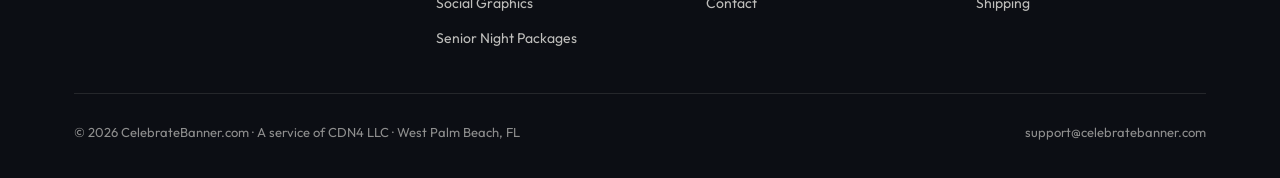
==== commit 52b38535: "Align homepage product pricing with builder" ====
--- a/index.html
+++ b/index.html
@@ -385,7 +385,10 @@
 .product-availability { display: inline-flex; align-items: center; gap: 6px; padding: 5px 12px; background: rgba(45,122,79,0.10); color: var(--success); font-size: 11.5px; font-weight: 700; letter-spacing: 0.06em; text-transform: uppercase; border-radius: 999px; border: 1px solid rgba(45,122,79,0.20); }
 .product-availability--digital { background: rgba(107,74,143,0.12); color: #6B4A8F; border-color: rgba(107,74,143,0.25); }
 .product-availability--bundle { background: rgba(201,168,76,0.12); color: var(--gold-dark); border-color: rgba(201,168,76,0.30); }
-.product-price-block { display: inline-flex; align-items: baseline; gap: 6px; }
+.product-price-block { display: inline-flex; flex-direction: column; align-items: flex-end; gap: 3px; line-height: 1.15; text-align: right; }
+.product-price-row { display: inline-flex; align-items: baseline; gap: 6px; }
+.product-price-tag { font-family: 'Outfit', sans-serif; font-size: 10.5px; font-weight: 600; letter-spacing: 0.06em; text-transform: uppercase; color: var(--muted); }
+.product-price-block--dual .product-price-row:nth-child(2) .product-price { color: var(--text); opacity: 0.78; }
 .product-card-ctas { display: flex; flex-direction: column; gap: 8px; margin-top: 14px; }
 .product-card .product-cta + .product-cta { margin-top: 0; }
 
@@ -539,7 +542,10 @@
           <p class="product-desc">Custom roster banners for youth teams, coaches, schools, and sports clubs — premium vinyl, ready to hang.</p>
           <div class="product-meta">
             <span class="product-availability">Digital + Print</span>
-            <span class="product-price-block"><span class="product-price-label">From</span><span class="product-price">$39.99</span></span>
+            <span class="product-price-block product-price-block--dual">
+              <span class="product-price-row"><span class="product-price-label">From</span><span class="product-price">$9.99</span><span class="product-price-tag">digital</span></span>
+              <span class="product-price-row"><span class="product-price">$79.99</span><span class="product-price-tag">printed</span></span>
+            </span>
           </div>
           <div class="product-card-ctas">
             <a href="https://app.celebratebanner.com/index.html" class="product-cta product-cta-primary">Start Your Free Proof →</a>
@@ -557,7 +563,10 @@
           <p class="product-desc">Personalized graduation posters with hero photo, name, school, class year, and memory collage. Designed in minutes.</p>
           <div class="product-meta">
             <span class="product-availability">Digital + Print</span>
-            <span class="product-price-block"><span class="product-price-label">From</span><span class="product-price">$39.99</span></span>
+            <span class="product-price-block product-price-block--dual">
+              <span class="product-price-row"><span class="product-price-label">From</span><span class="product-price">$14.99</span><span class="product-price-tag">digital</span></span>
+              <span class="product-price-row"><span class="product-price">$79.99</span><span class="product-price-tag">printed</span></span>
+            </span>
           </div>
           <div class="product-card-ctas">
             <a href="https://app.celebratebanner.com/index.html" class="product-cta product-cta-primary">Start Your Free Proof →</a>
@@ -575,7 +584,10 @@
           <p class="product-desc">Trophy-style posters for champions, finalists, tournaments, and winning seasons — printed with premium quality.</p>
           <div class="product-meta">
             <span class="product-availability">Digital + Print</span>
-            <span class="product-price-block"><span class="product-price-label">From</span><span class="product-price">$49.98</span></span>
+            <span class="product-price-block product-price-block--dual">
+              <span class="product-price-row"><span class="product-price-label">From</span><span class="product-price">$14.99</span><span class="product-price-tag">digital</span></span>
+              <span class="product-price-row"><span class="product-price">$89.99</span><span class="product-price-tag">printed</span></span>
+            </span>
           </div>
           <div class="product-card-ctas">
             <a href="https://app.celebratebanner.com/index.html" class="product-cta product-cta-primary">Start Your Free Proof →</a>
@@ -593,7 +605,9 @@
           <p class="product-desc">Ready-to-post graphics for Instagram, Facebook, TikTok, stories, and announcements — same look across every feed.</p>
           <div class="product-meta">
             <span class="product-availability product-availability--digital">Digital Only</span>
-            <span class="product-price-block"><span class="product-price-label">From</span><span class="product-price">$9.99</span></span>
+            <span class="product-price-block">
+              <span class="product-price-row"><span class="product-price-label">From</span><span class="product-price">$9.99</span><span class="product-price-tag">digital</span></span>
+            </span>
           </div>
           <div class="product-card-ctas">
             <a href="https://app.celebratebanner.com/index.html" class="product-cta product-cta-primary">Start Your Free Proof →</a>
@@ -611,7 +625,9 @@
           <p class="product-desc">Bundle for seniors, teams, coaches, and parents — printed banner, digital poster, and social graphics for every senior.</p>
           <div class="product-meta">
             <span class="product-availability product-availability--bundle">Print Bundle</span>
-            <span class="product-price-block"><span class="product-price-label">From</span><span class="product-price">$149.99</span></span>
+            <span class="product-price-block">
+              <span class="product-price-row"><span class="product-price-label">From</span><span class="product-price">$149.99</span></span>
+            </span>
           </div>
           <div class="product-card-ctas">
             <a href="https://app.celebratebanner.com/index.html" class="product-cta product-cta-primary">Start Your Free Proof →</a>
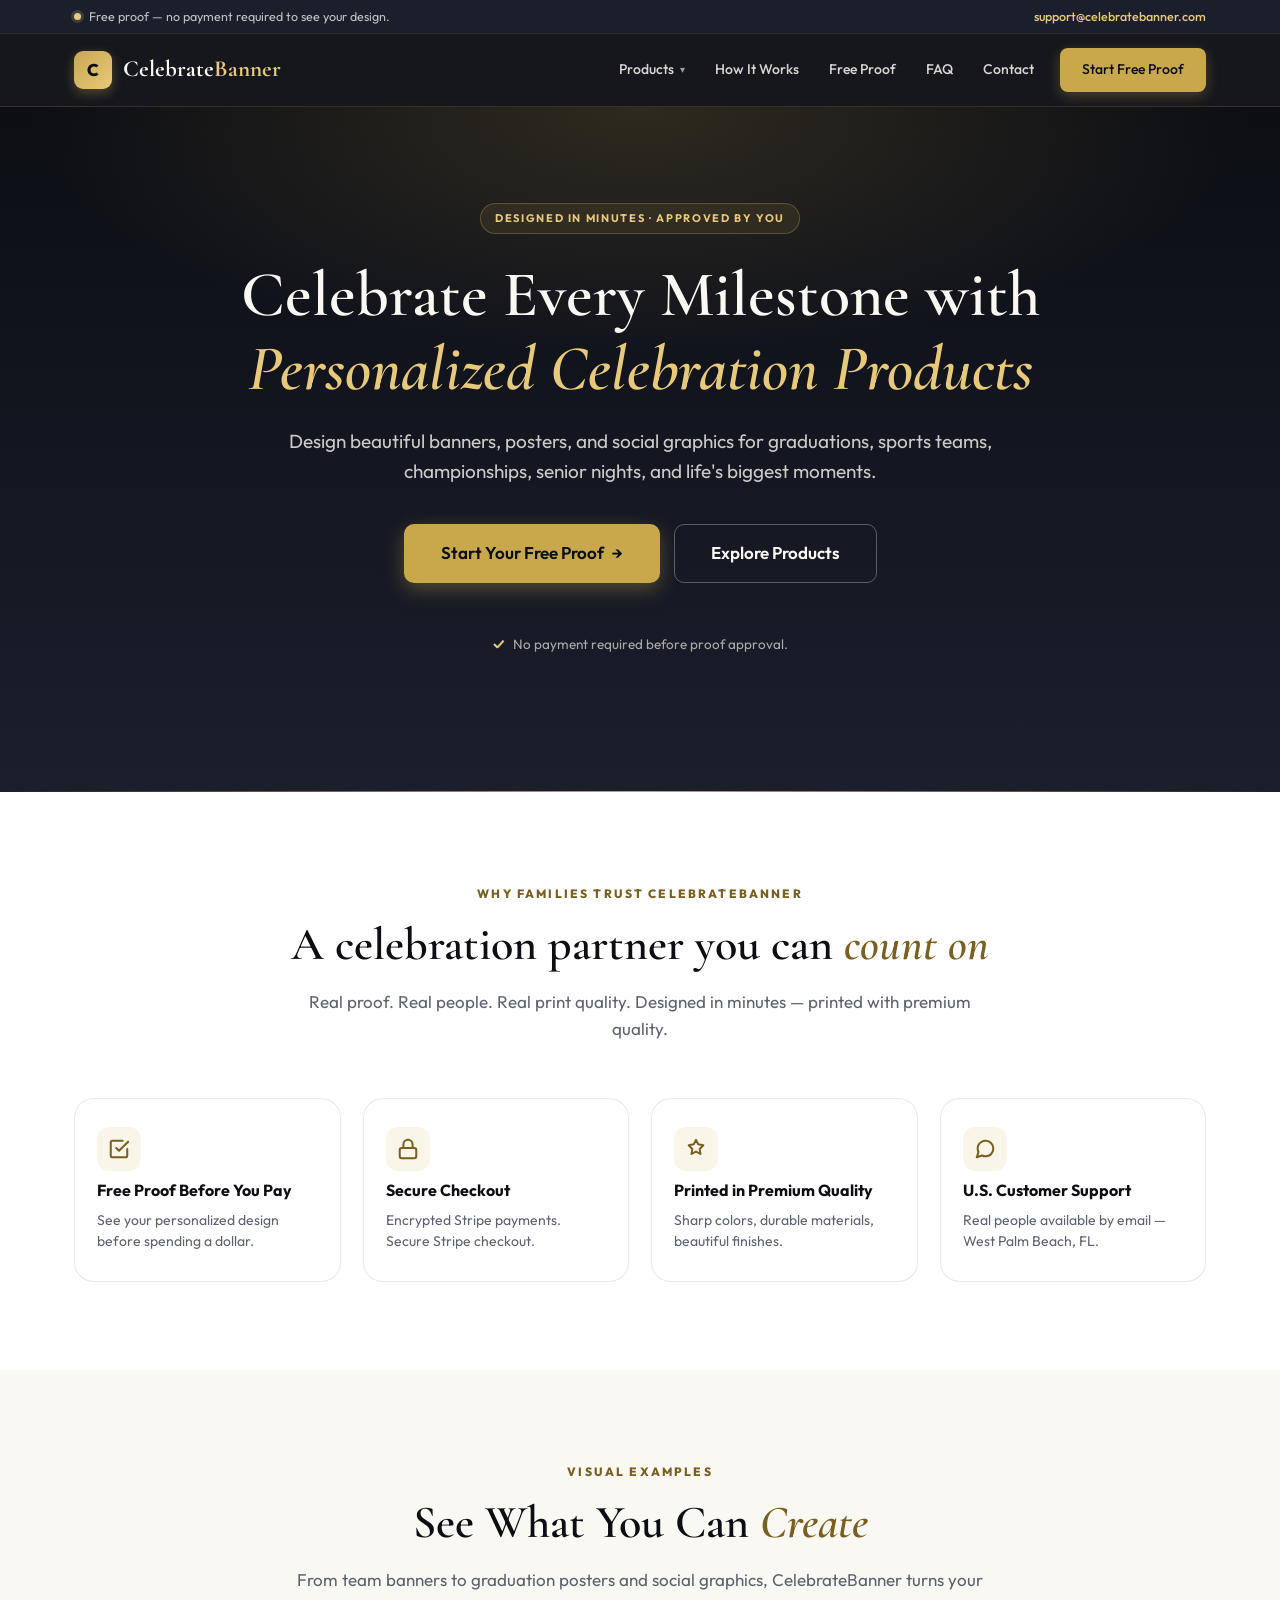
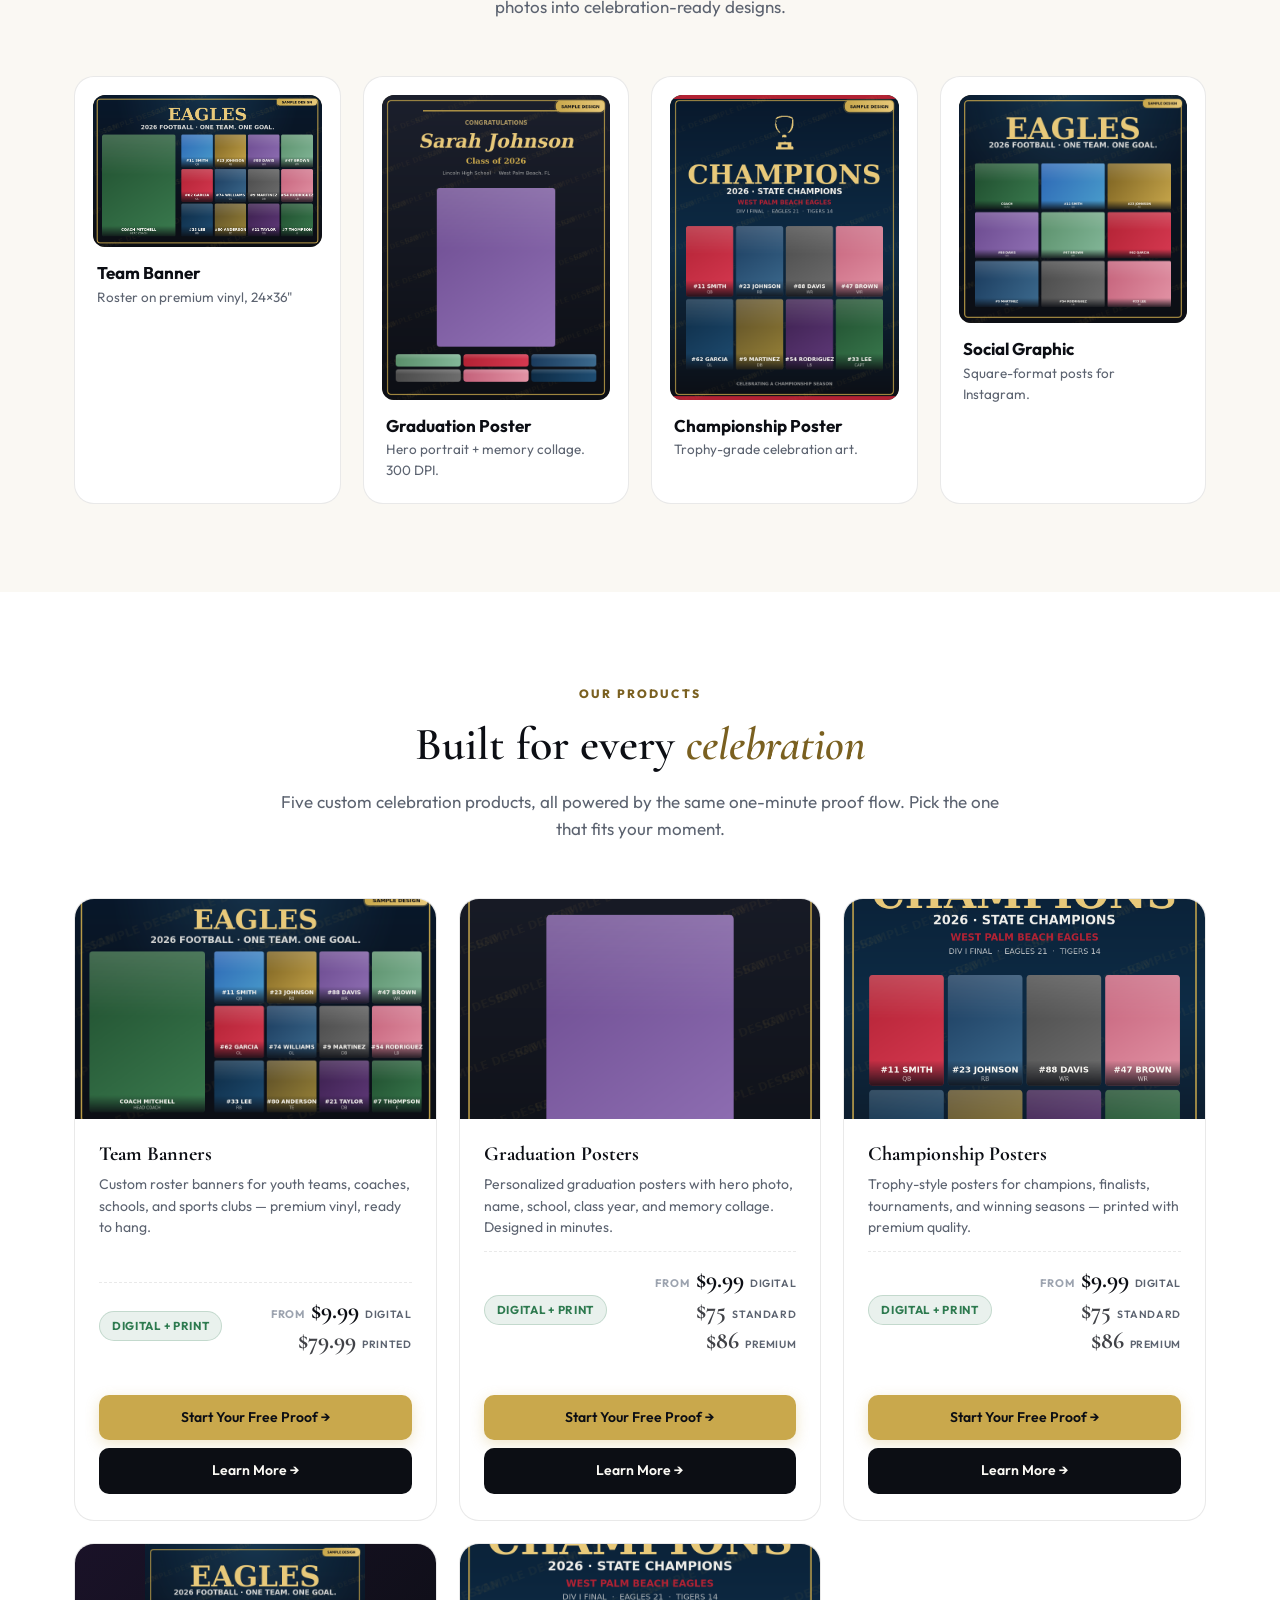
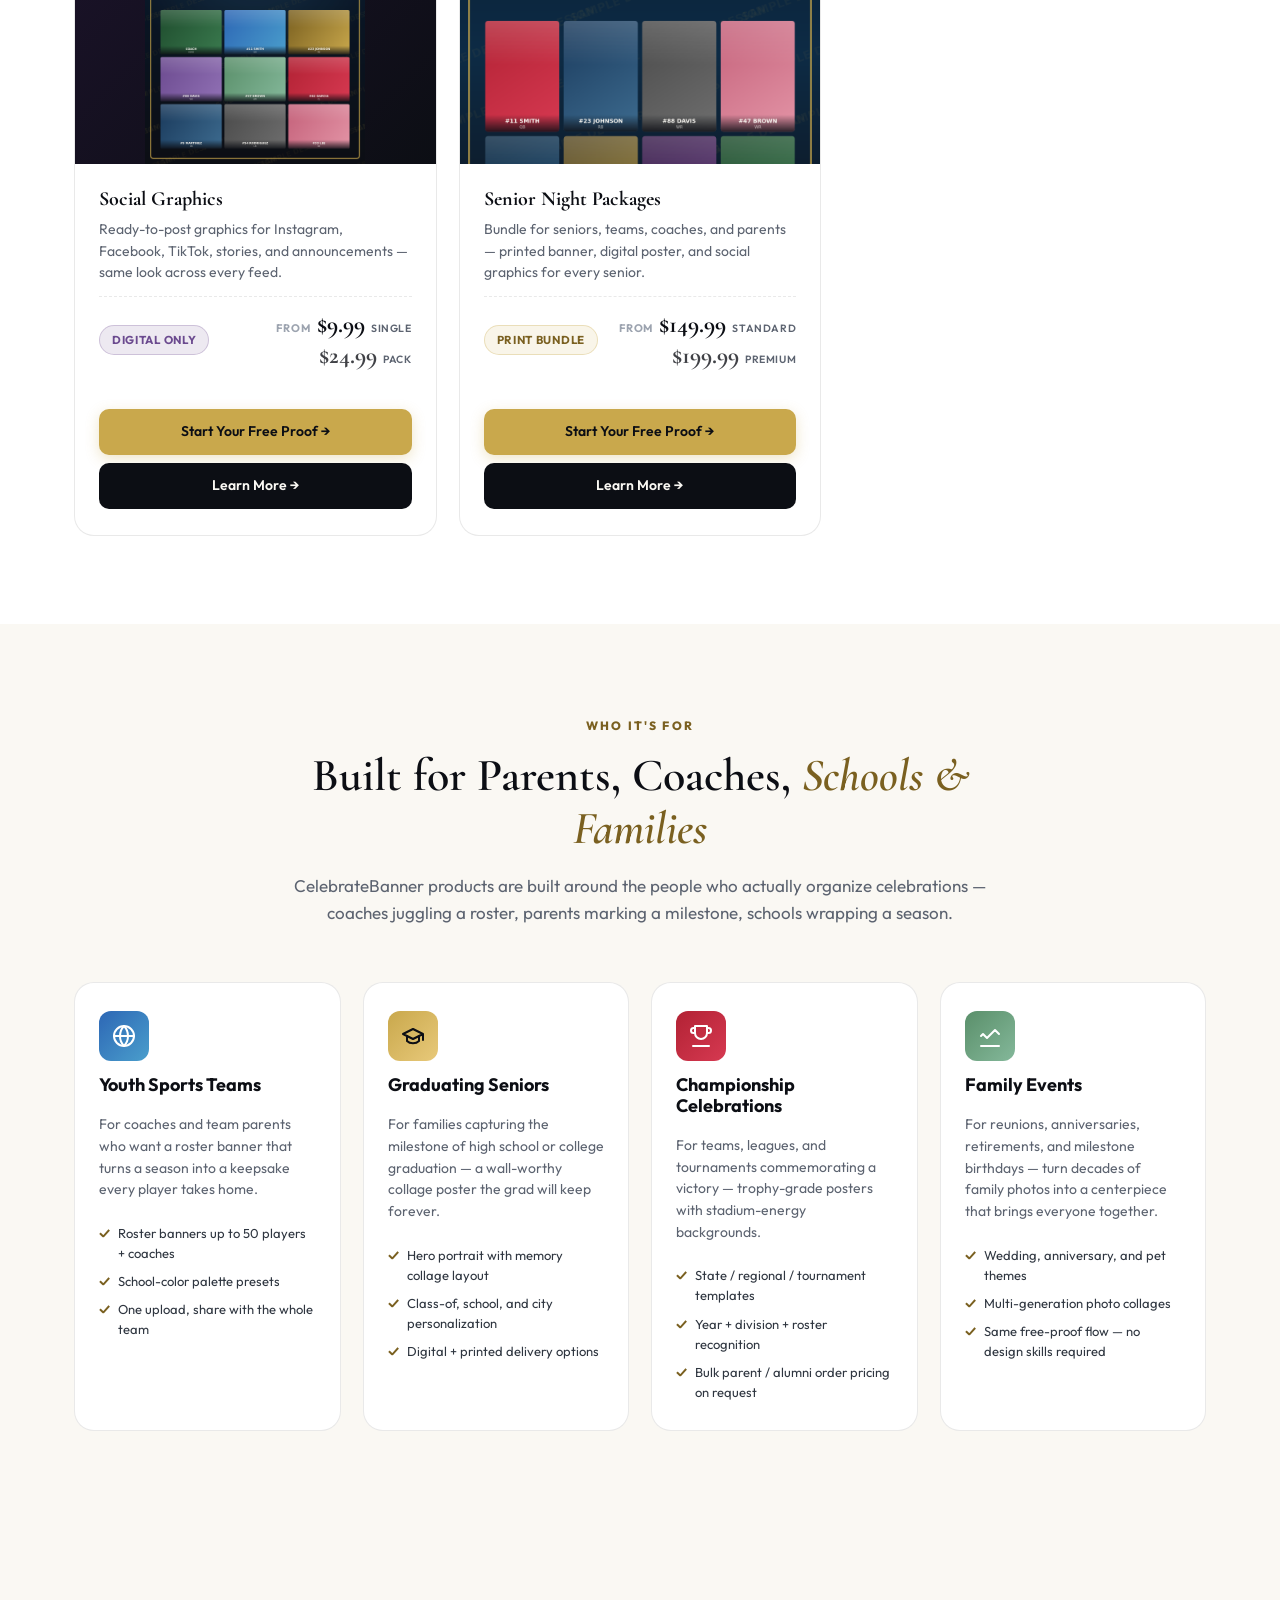
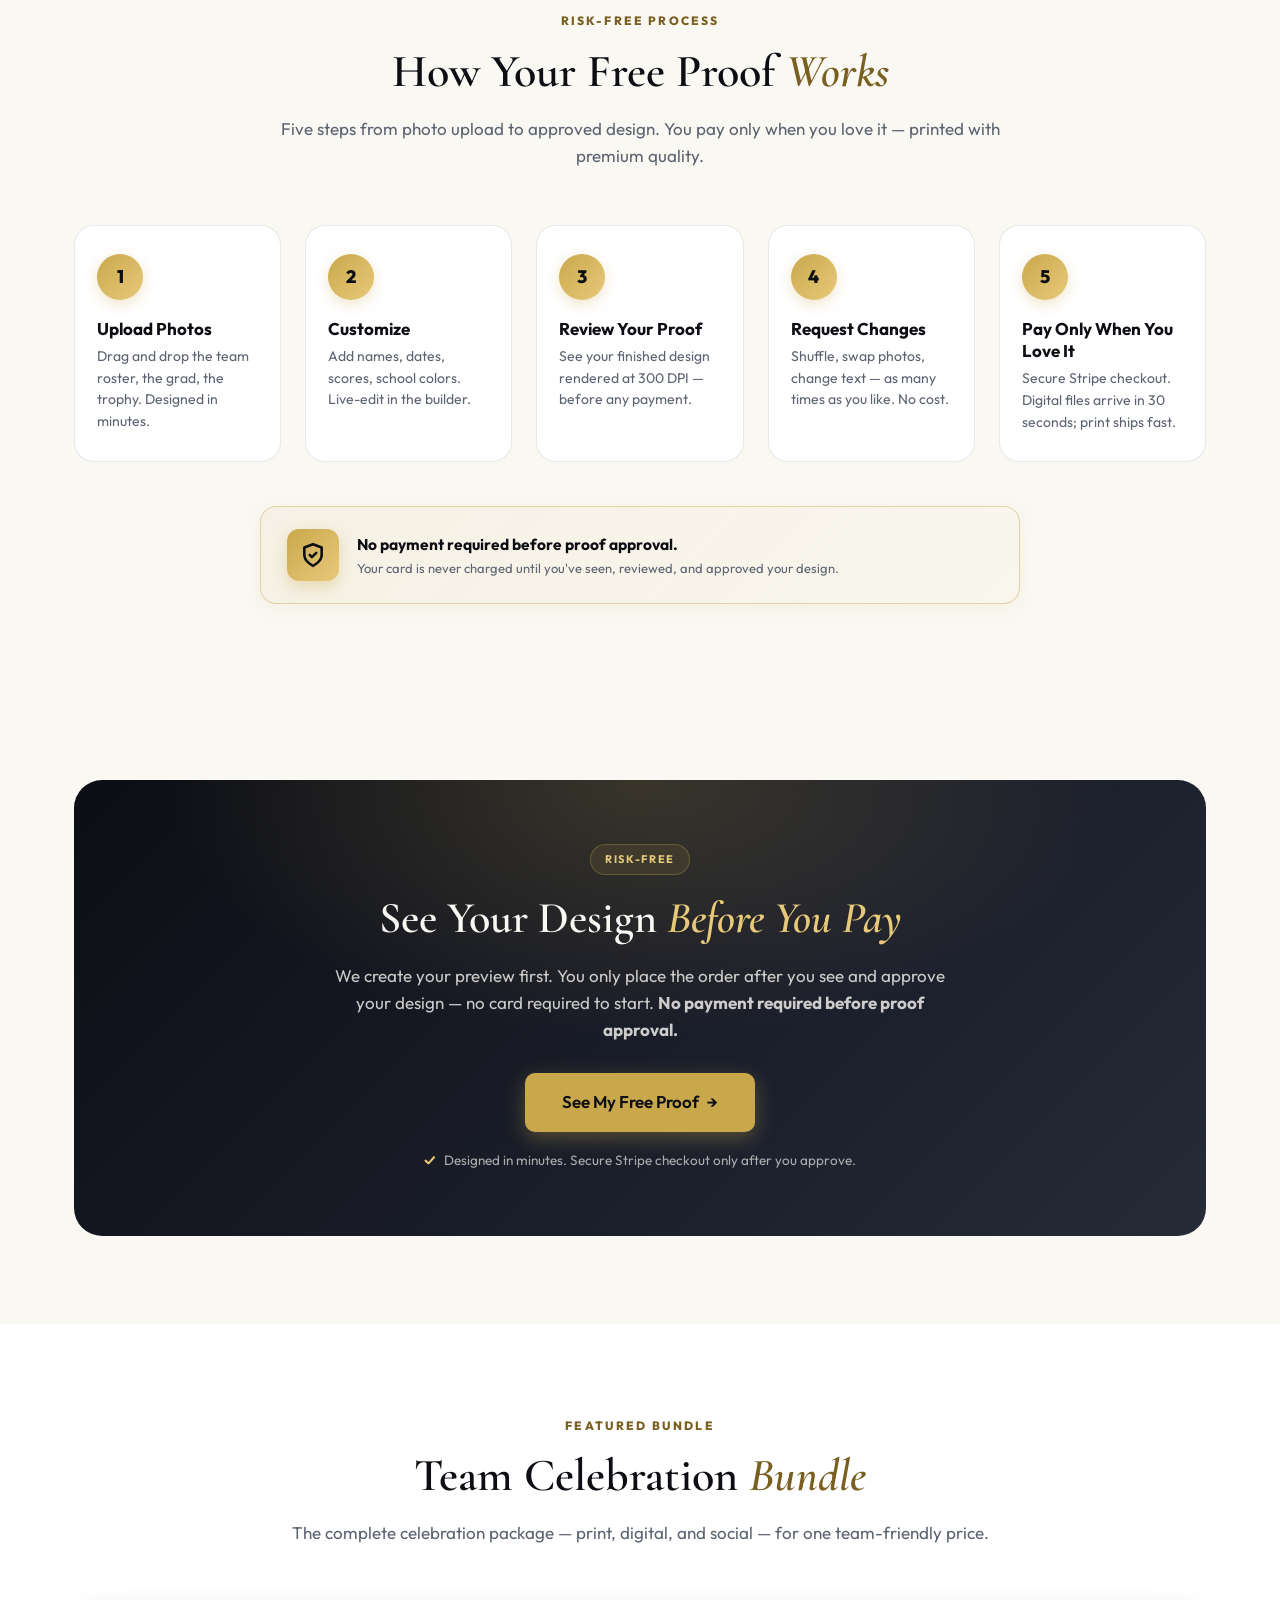
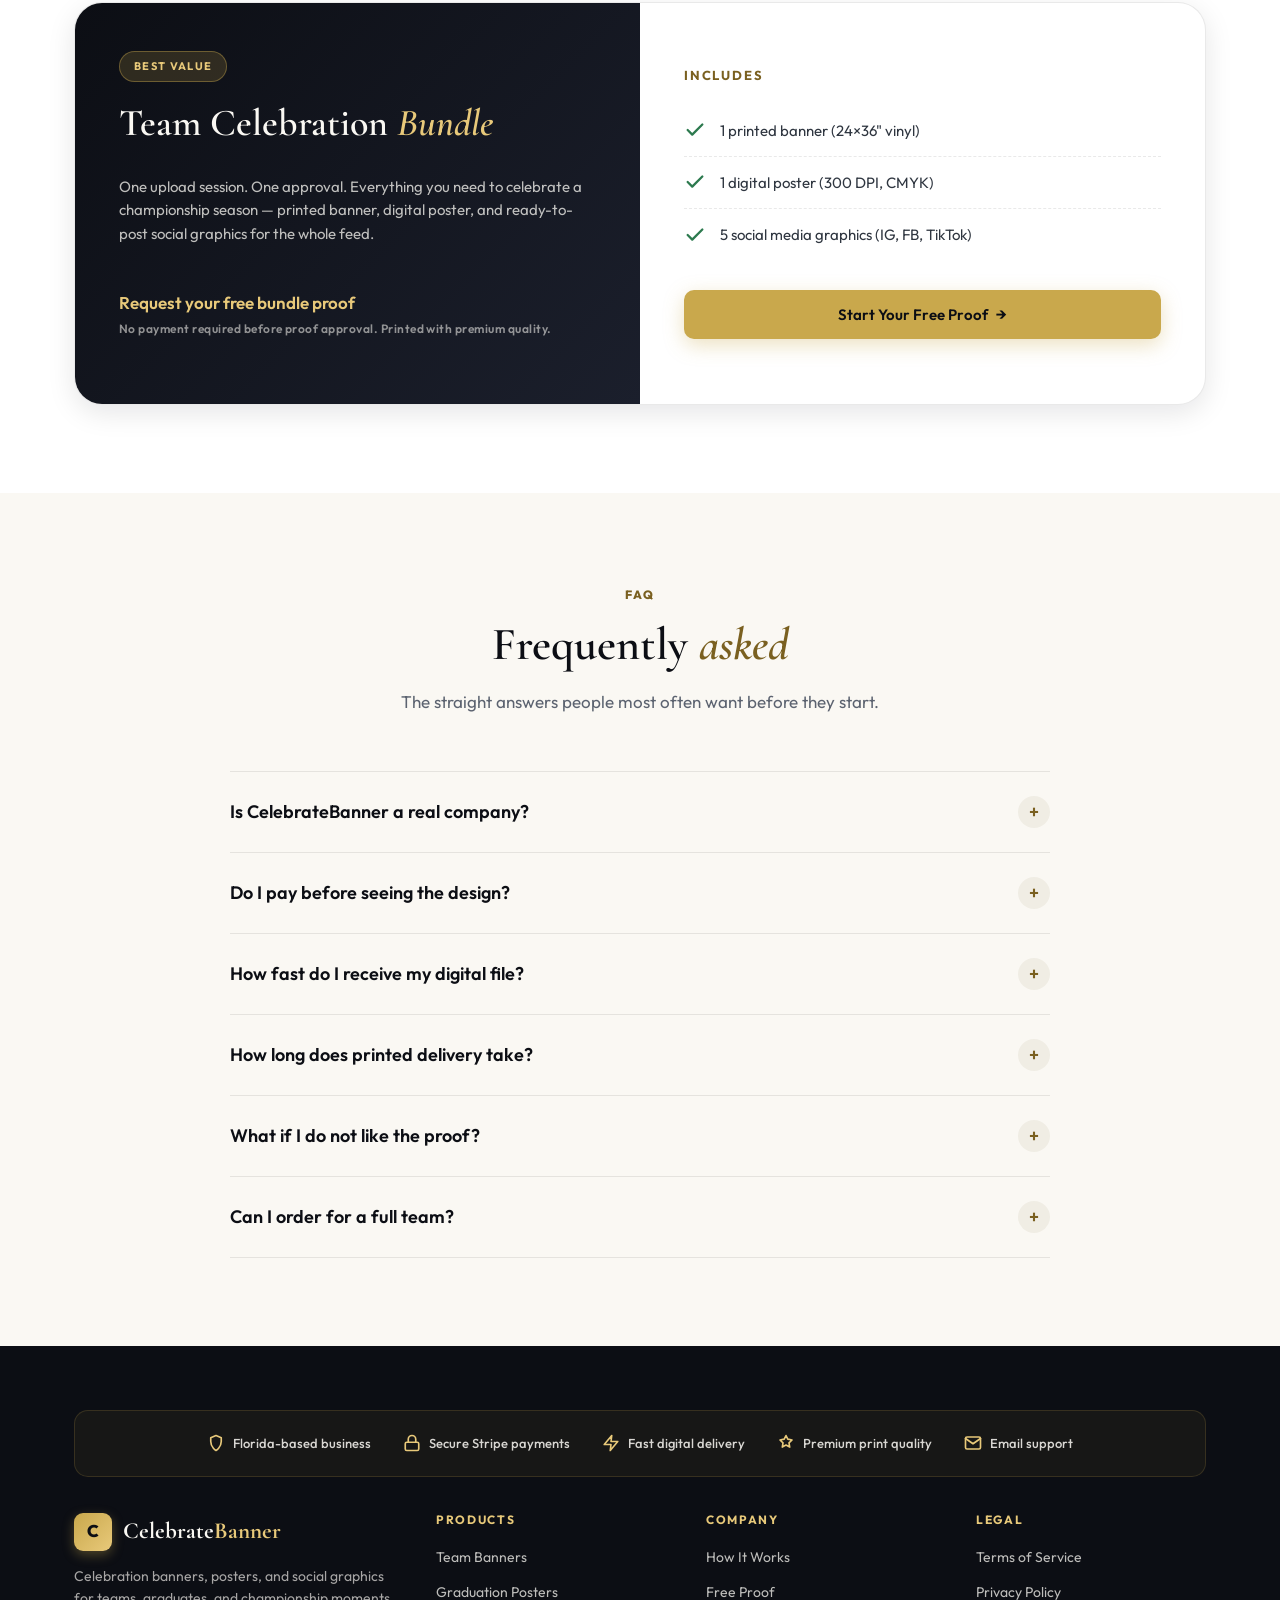
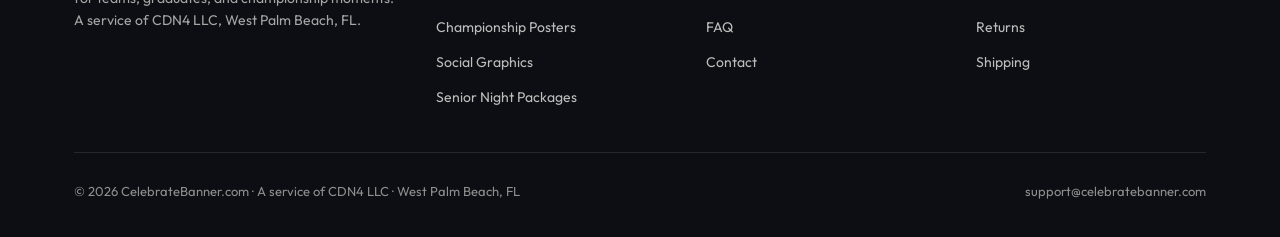
==== commit f80889d1: "Update homepage product pricing Co-Authored-By: Claude Opus 4.8 (1M context) <noreply@anthropic.com>" ====
--- a/index.html
+++ b/index.html
@@ -388,7 +388,7 @@
 .product-price-block { display: inline-flex; flex-direction: column; align-items: flex-end; gap: 3px; line-height: 1.15; text-align: right; }
 .product-price-row { display: inline-flex; align-items: baseline; gap: 6px; }
 .product-price-tag { font-family: 'Outfit', sans-serif; font-size: 10.5px; font-weight: 600; letter-spacing: 0.06em; text-transform: uppercase; color: var(--muted); }
-.product-price-block--dual .product-price-row:nth-child(2) .product-price { color: var(--text); opacity: 0.78; }
+.product-price-block--dual .product-price-row:nth-child(n+2) .product-price { color: var(--text); opacity: 0.78; }
 .product-card-ctas { display: flex; flex-direction: column; gap: 8px; margin-top: 14px; }
 .product-card .product-cta + .product-cta { margin-top: 0; }
 
@@ -564,8 +564,9 @@
           <div class="product-meta">
             <span class="product-availability">Digital + Print</span>
             <span class="product-price-block product-price-block--dual">
-              <span class="product-price-row"><span class="product-price-label">From</span><span class="product-price">$14.99</span><span class="product-price-tag">digital</span></span>
-              <span class="product-price-row"><span class="product-price">$79.99</span><span class="product-price-tag">printed</span></span>
+              <span class="product-price-row"><span class="product-price-label">From</span><span class="product-price">$9.99</span><span class="product-price-tag">digital</span></span>
+              <span class="product-price-row"><span class="product-price">$75</span><span class="product-price-tag">standard</span></span>
+              <span class="product-price-row"><span class="product-price">$86</span><span class="product-price-tag">premium</span></span>
             </span>
           </div>
           <div class="product-card-ctas">
@@ -585,8 +586,9 @@
           <div class="product-meta">
             <span class="product-availability">Digital + Print</span>
             <span class="product-price-block product-price-block--dual">
-              <span class="product-price-row"><span class="product-price-label">From</span><span class="product-price">$14.99</span><span class="product-price-tag">digital</span></span>
-              <span class="product-price-row"><span class="product-price">$89.99</span><span class="product-price-tag">printed</span></span>
+              <span class="product-price-row"><span class="product-price-label">From</span><span class="product-price">$9.99</span><span class="product-price-tag">digital</span></span>
+              <span class="product-price-row"><span class="product-price">$75</span><span class="product-price-tag">standard</span></span>
+              <span class="product-price-row"><span class="product-price">$86</span><span class="product-price-tag">premium</span></span>
             </span>
           </div>
           <div class="product-card-ctas">
@@ -605,8 +607,9 @@
           <p class="product-desc">Ready-to-post graphics for Instagram, Facebook, TikTok, stories, and announcements — same look across every feed.</p>
           <div class="product-meta">
             <span class="product-availability product-availability--digital">Digital Only</span>
-            <span class="product-price-block">
-              <span class="product-price-row"><span class="product-price-label">From</span><span class="product-price">$9.99</span><span class="product-price-tag">digital</span></span>
+            <span class="product-price-block product-price-block--dual">
+              <span class="product-price-row"><span class="product-price-label">From</span><span class="product-price">$9.99</span><span class="product-price-tag">single</span></span>
+              <span class="product-price-row"><span class="product-price">$24.99</span><span class="product-price-tag">pack</span></span>
             </span>
           </div>
           <div class="product-card-ctas">
@@ -625,8 +628,9 @@
           <p class="product-desc">Bundle for seniors, teams, coaches, and parents — printed banner, digital poster, and social graphics for every senior.</p>
           <div class="product-meta">
             <span class="product-availability product-availability--bundle">Print Bundle</span>
-            <span class="product-price-block">
-              <span class="product-price-row"><span class="product-price-label">From</span><span class="product-price">$149.99</span></span>
+            <span class="product-price-block product-price-block--dual">
+              <span class="product-price-row"><span class="product-price-label">From</span><span class="product-price">$149.99</span><span class="product-price-tag">standard</span></span>
+              <span class="product-price-row"><span class="product-price">$199.99</span><span class="product-price-tag">premium</span></span>
             </span>
           </div>
           <div class="product-card-ctas">
